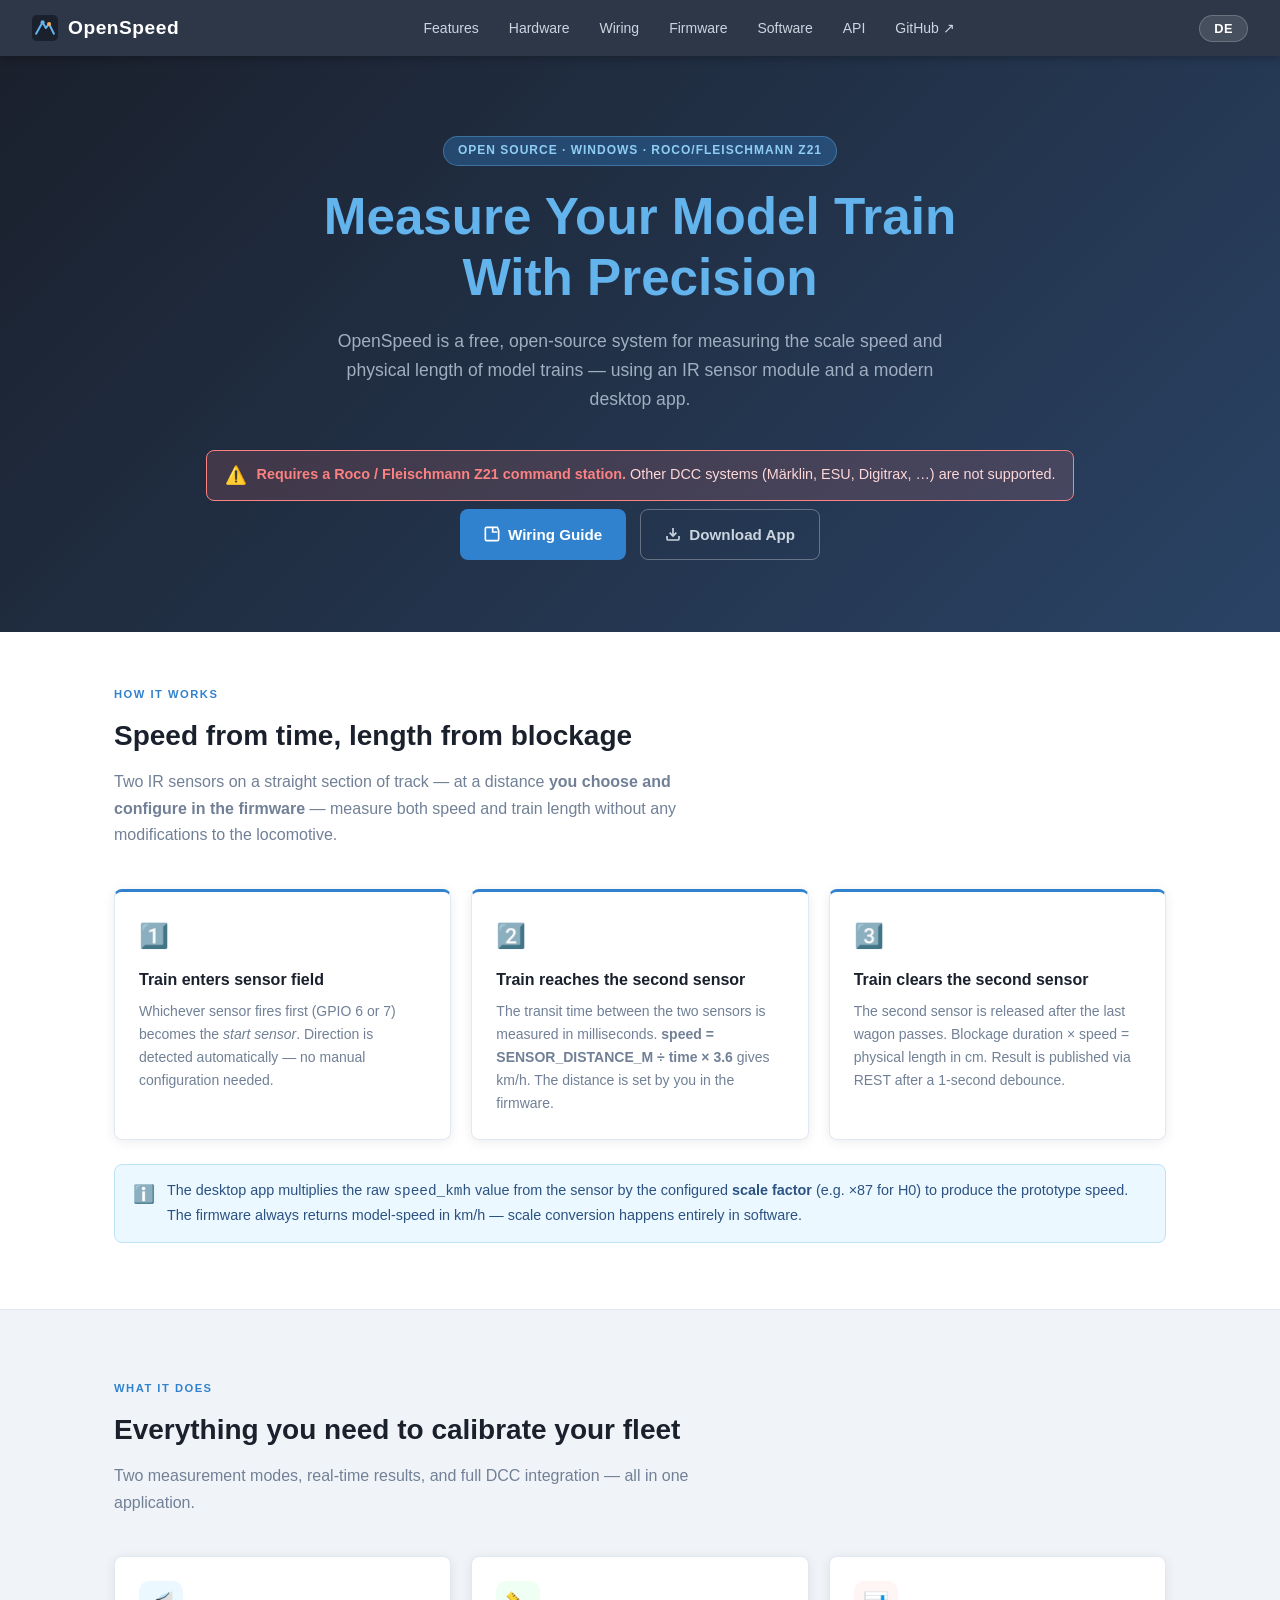
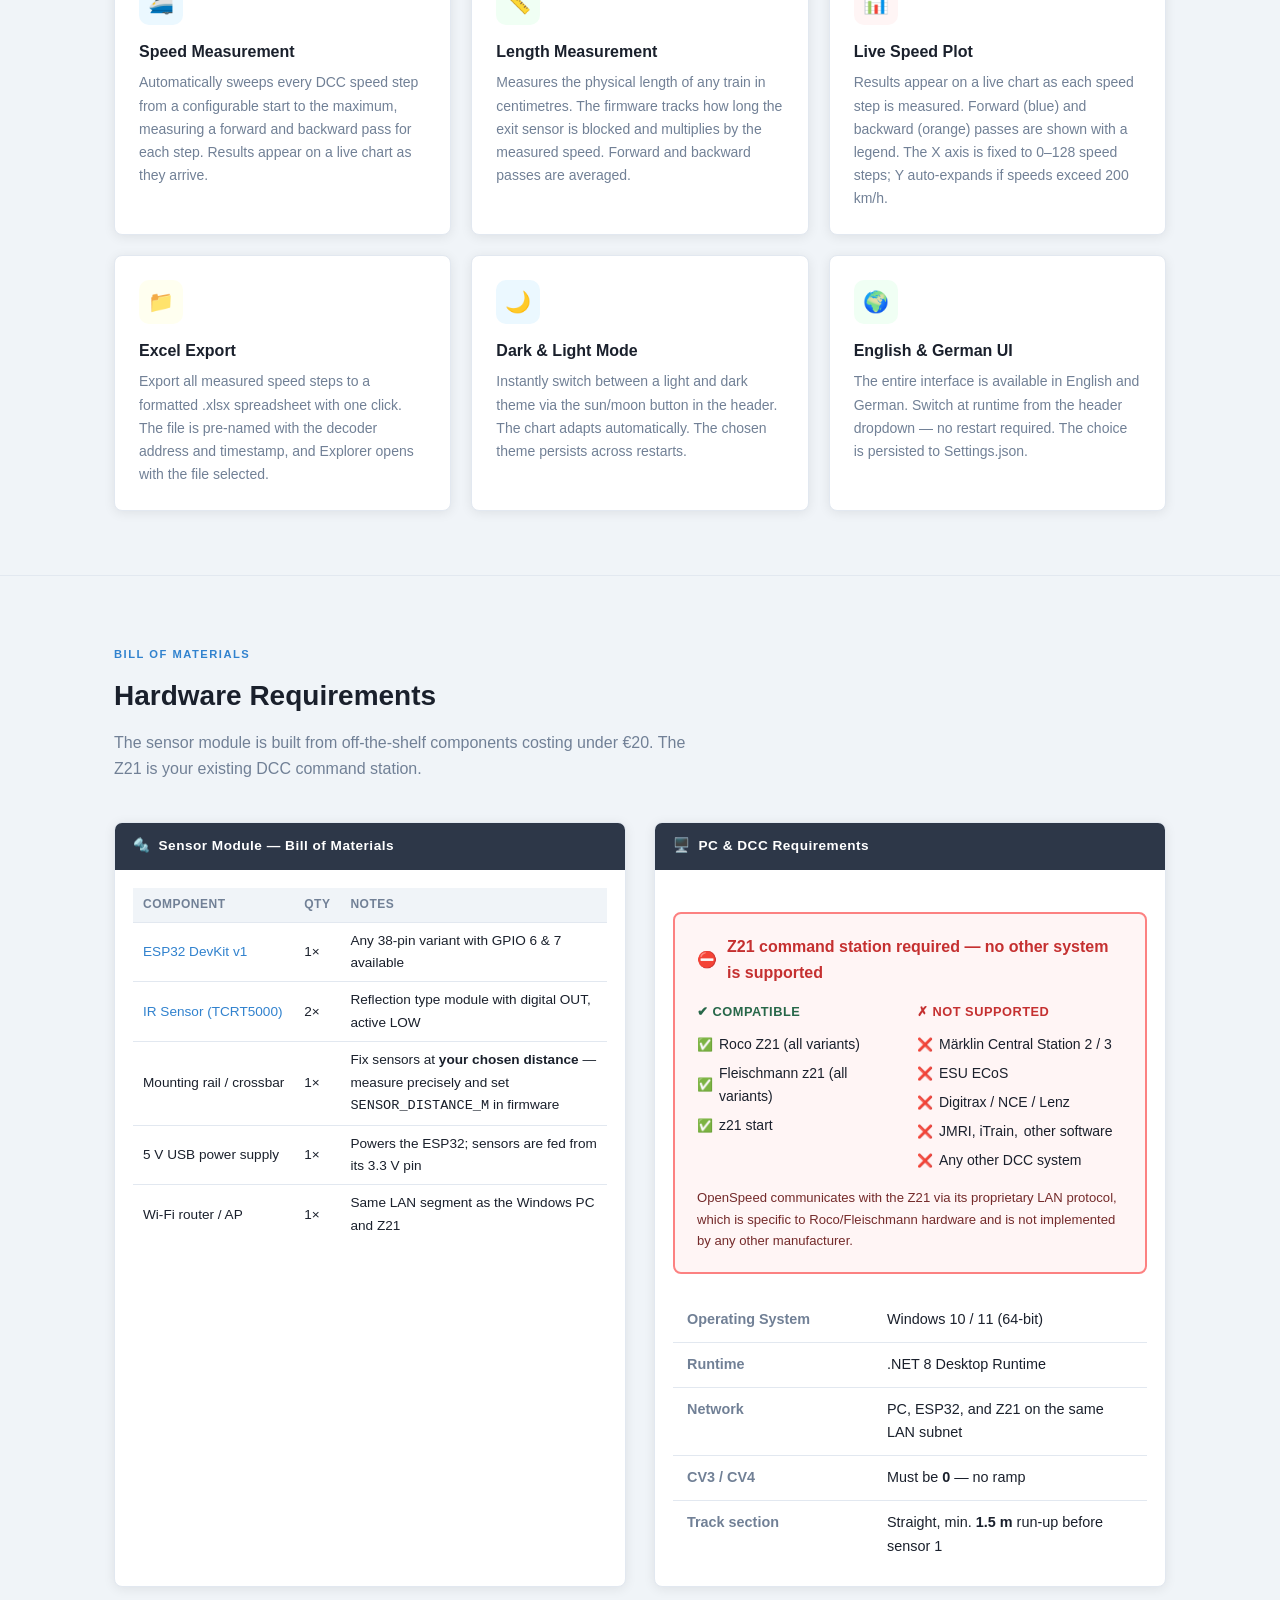
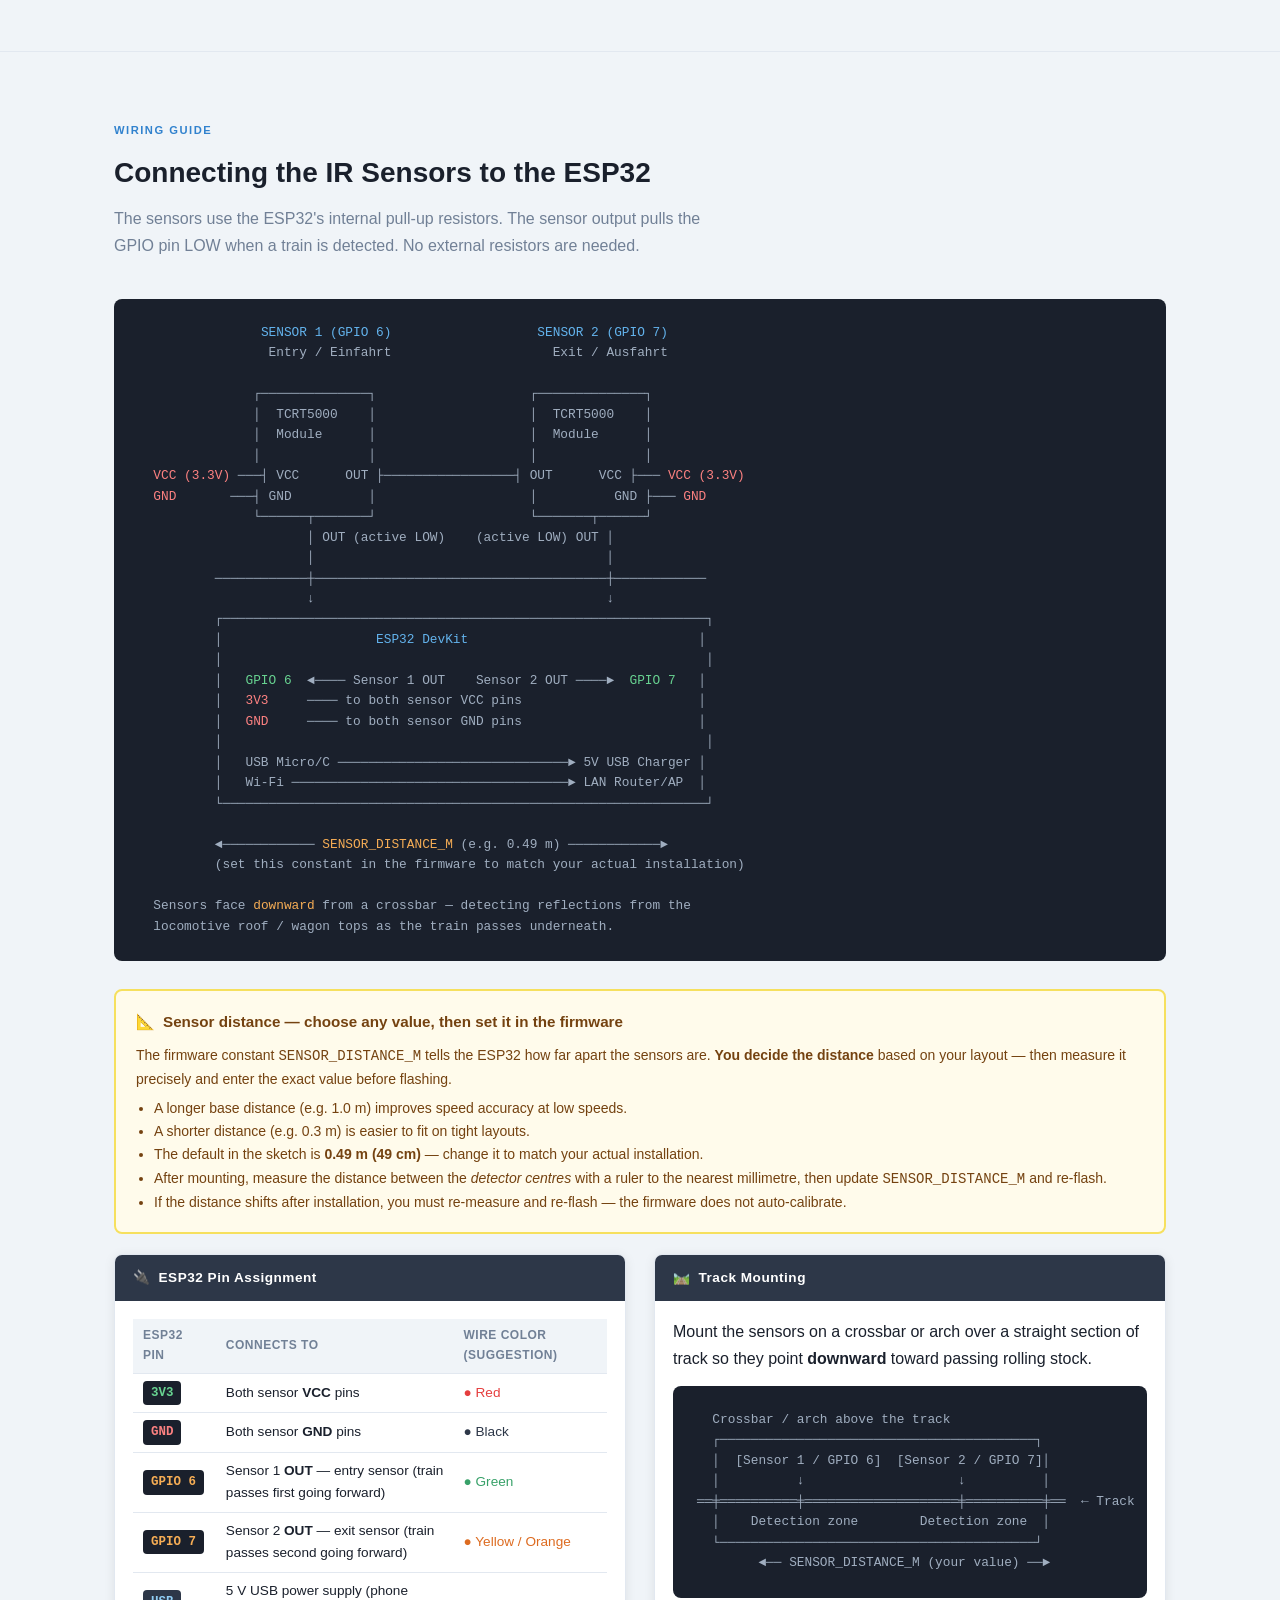
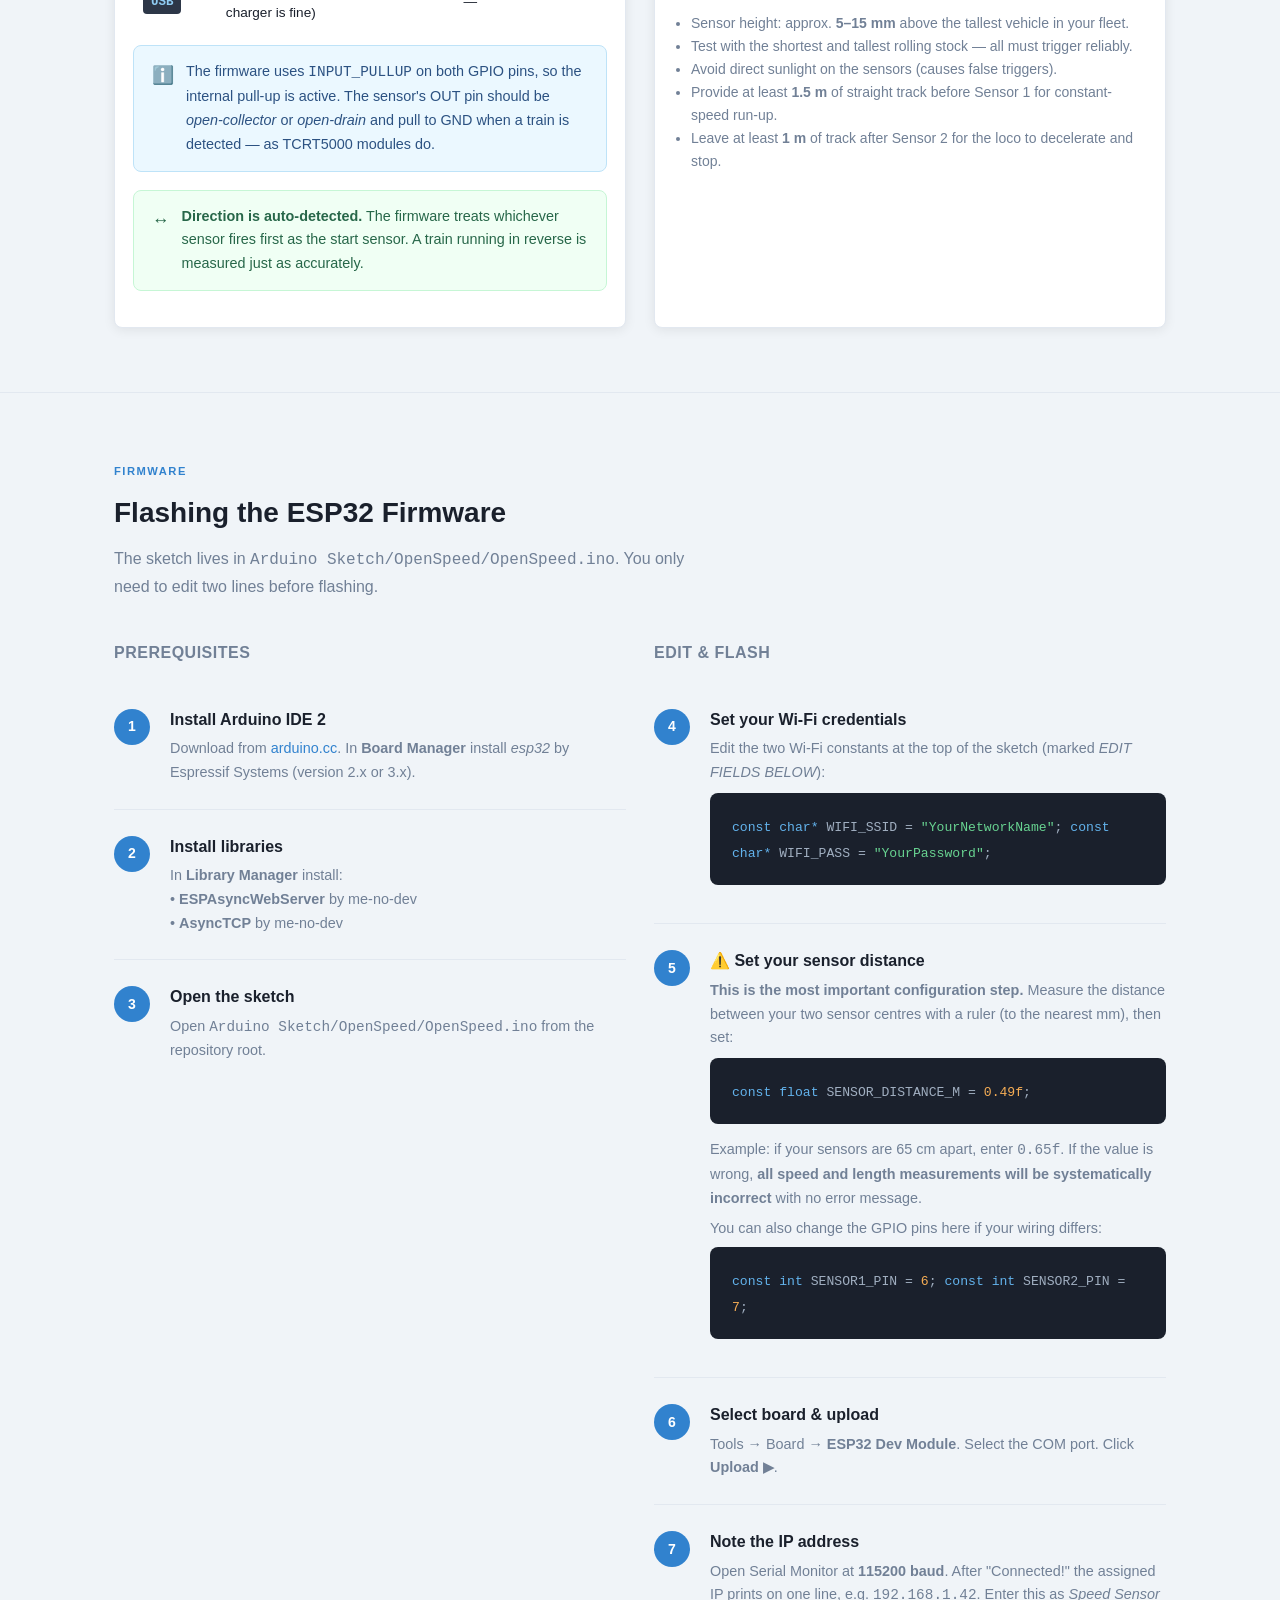
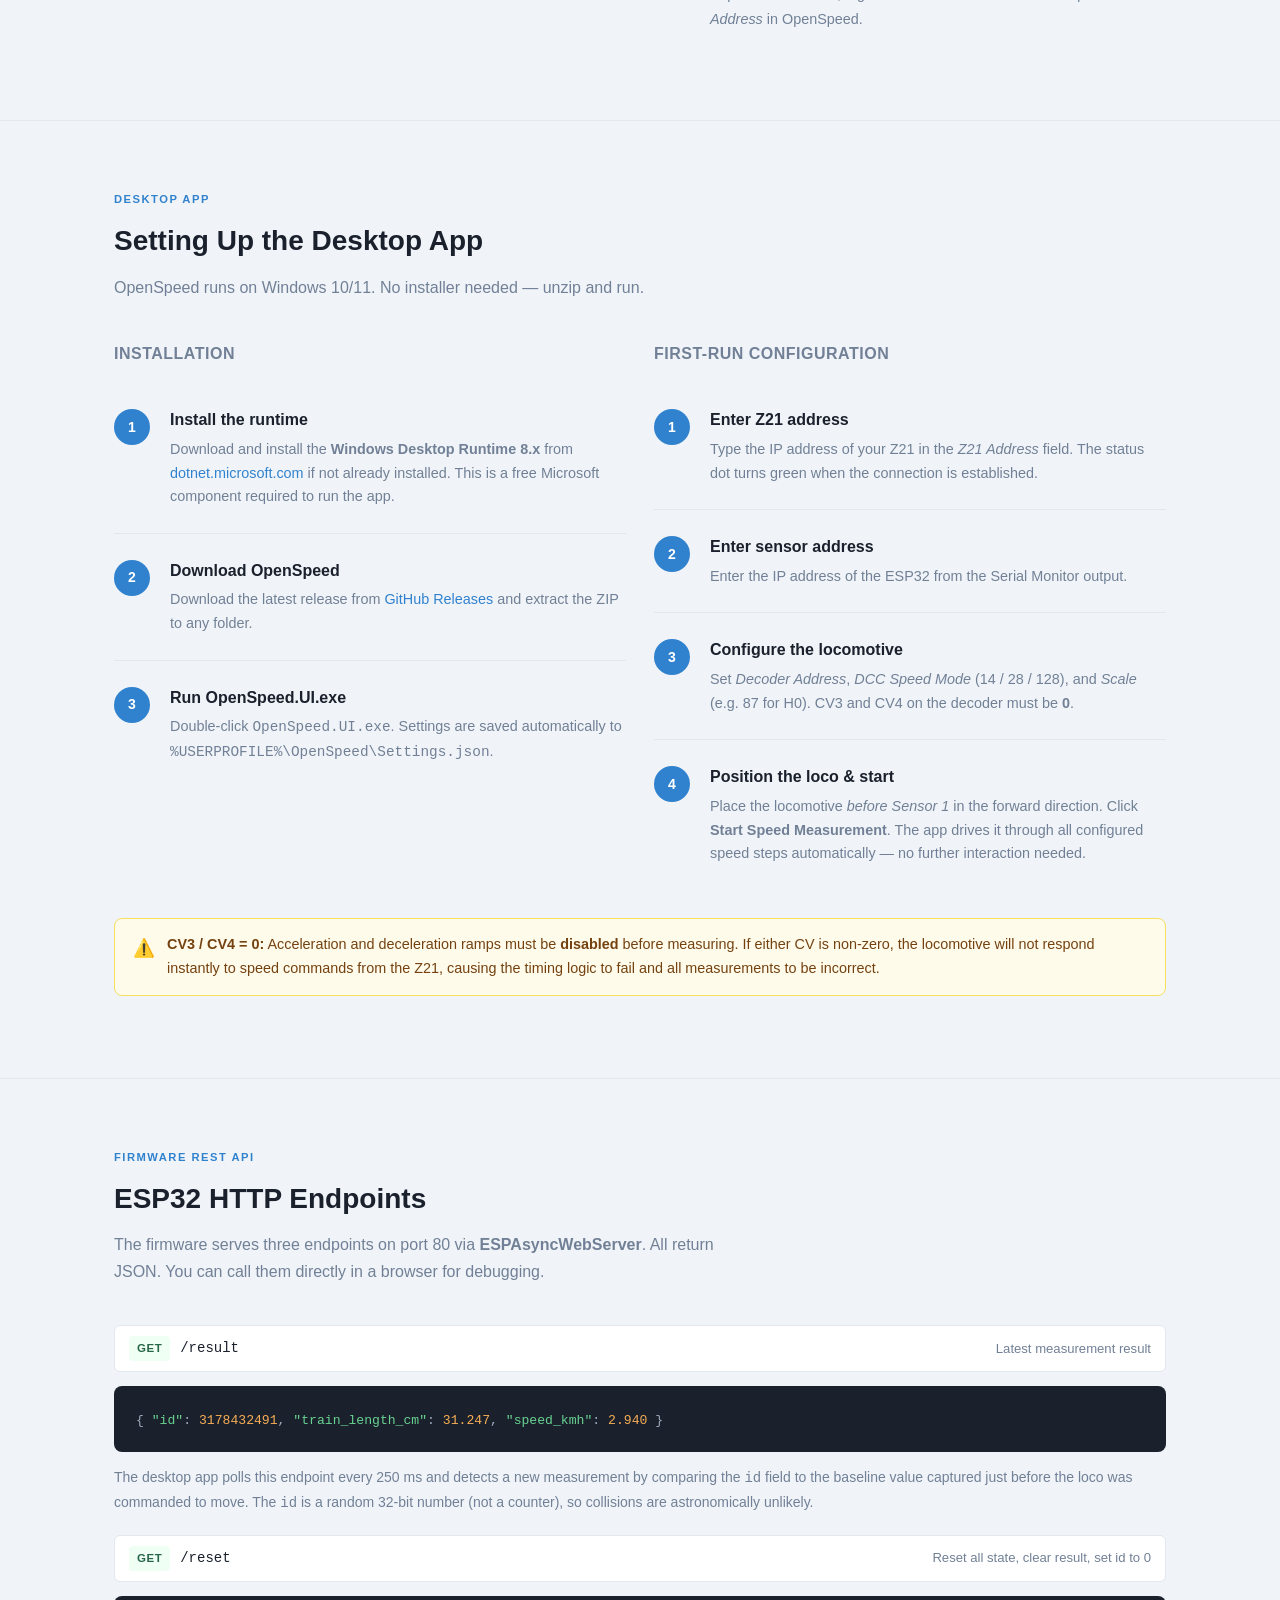
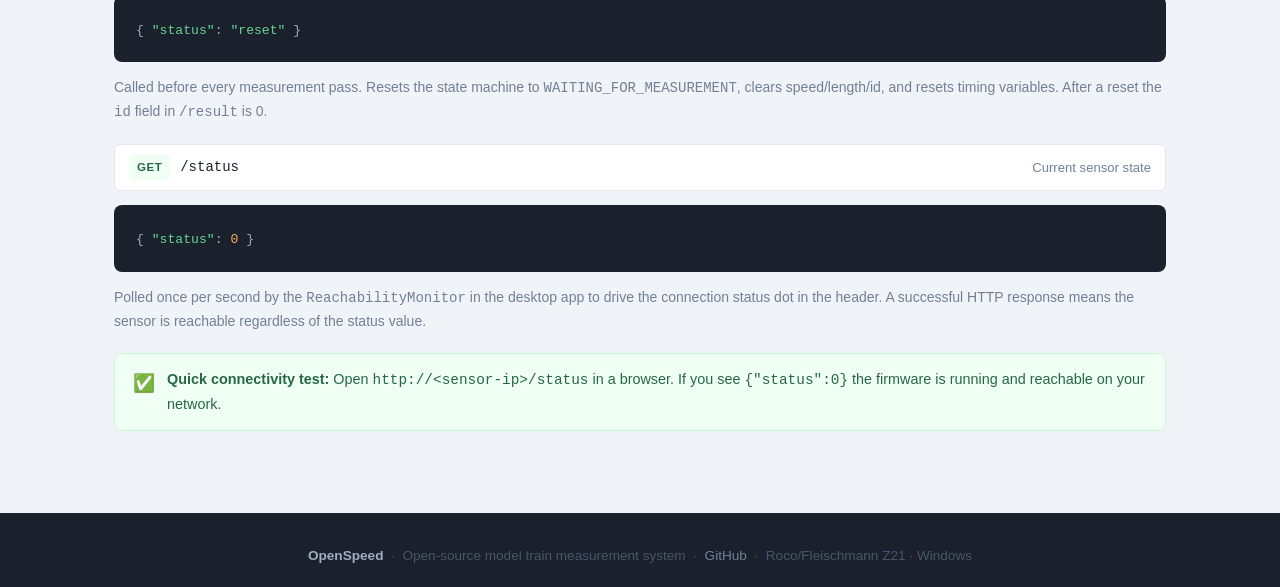
==== docs/index.html @ c47faacf "fix docu" ====
<!DOCTYPE html>
<html lang="en" class="lang-en">
<head>
  <meta charset="UTF-8"/>
  <meta name="viewport" content="width=device-width, initial-scale=1.0"/>

  <title>OpenSpeed – Model Train Speed &amp; Length Measurement</title>
  <meta name="description" content="OpenSpeed – Precision speed and length measurement for model trains using IR sensors and a Roco/Fleischmann Z21. Free and open source."/>

  <link rel="stylesheet" href="assets/style.css"/>
  <link rel="icon" type="image/svg+xml" href="data:image/svg+xml,%3Csvg xmlns='http://www.w3.org/2000/svg' viewBox='0 0 32 32'%3E%3Crect width='32' height='32' rx='6' fill='%232D3748'/%3E%3Cpath d='M6 22 L14 10 L18 16 L22 12 L26 22Z' fill='%2363B3ED' stroke='none'/%3E%3C/svg%3E"/>
</head>
<body>

<!-- ══════════════════════ NAV ══════════════════════ -->
<nav>
  <div class="nav-logo">
    <svg viewBox="0 0 32 32" fill="none" xmlns="http://www.w3.org/2000/svg">
      <rect width="32" height="32" rx="6" fill="#1A202C"/>
      <path d="M5 23 L13 9 L17 16 L21 11 L27 23" stroke="#63B3ED" stroke-width="2.5" stroke-linecap="round" stroke-linejoin="round" fill="none"/>
      <circle cx="13" cy="9" r="2.5" fill="#63B3ED"/>
      <circle cx="21" cy="11" r="2.5" fill="#F6AD55"/>
    </svg>
    OpenSpeed
  </div>

  <ul class="nav-links">
    <li><a href="#features"><span data-lang-inline="en">Features</span><span data-lang-inline="de">Funktionen</span></a></li>
    <li><a href="#hardware"><span data-lang-inline="en">Hardware</span><span data-lang-inline="de">Hardware</span></a></li>
    <li><a href="#wiring"><span data-lang-inline="en">Wiring</span><span data-lang-inline="de">Verkabelung</span></a></li>
    <li><a href="#firmware"><span data-lang-inline="en">Firmware</span><span data-lang-inline="de">Firmware</span></a></li>
    <li><a href="#software"><span data-lang-inline="en">Software</span><span data-lang-inline="de">Software</span></a></li>
    <li><a href="#api">API</a></li>
    <li><a href="https://github.com/jaak0b/OpenSpeed" target="_blank" rel="noopener">GitHub ↗</a></li>
  </ul>

  <button class="lang-btn" id="lang-toggle" aria-label="Switch language">DE</button>
</nav>

<!-- ══════════════════════ HERO ══════════════════════ -->
<header class="hero">
  <div class="hero-badge">
    <span data-lang-inline="en">Open Source · Windows · Roco/Fleischmann Z21</span>
    <span data-lang-inline="de">Open Source · Windows · Roco/Fleischmann Z21</span>
  </div>

  <h1>
    <span data-lang-inline="en">Measure Your <span>Model Train</span><br>With Precision</span>
    <span data-lang-inline="de">Ihre <span>Modellbahn</span><br>präzise vermessen</span>
  </h1>

  <p>
    <span data-lang-inline="en">OpenSpeed is a free, open-source system for measuring the scale speed and physical length of model trains — using an IR sensor module and a modern desktop app.</span>
    <span data-lang-inline="de">OpenSpeed ist ein kostenloses Open-Source-System zur Messung der Maßstabsgeschwindigkeit und Länge von Modellzügen – mit einem IR-Sensor-Modul und einer modernen Desktopanwendung.</span>
  </p>

  <div style="display:inline-flex;align-items:center;gap:10px;background:rgba(252,129,129,.15);border:1.5px solid #FC8181;border-radius:8px;padding:10px 18px;margin-bottom:8px;font-size:.9rem">
    <span style="font-size:1.1rem">⚠️</span>
    <span style="color:#FED7D7"><strong style="color:#FC8181"><span data-lang-inline="en">Requires a Roco / Fleischmann Z21 command station.</span><span data-lang-inline="de">Erfordert eine Roco / Fleischmann Z21-Zentrale.</span></strong>
    <span data-lang-inline="en"> Other DCC systems (Märklin, ESU, Digitrax, …) are not supported.</span><span data-lang-inline="de"> Andere DCC-Systeme (Märklin, ESU, Digitrax, …) werden nicht unterstützt.</span></span>
  </div>

  <div class="hero-actions">
    <a href="#wiring" class="btn btn-primary">
      <svg width="16" height="16" viewBox="0 0 24 24" fill="none" stroke="currentColor" stroke-width="2.5"><polyline points="13 2 13 9 20 9"/><path d="M20 2H4a2 2 0 0 0-2 2v16a2 2 0 0 0 2 2h16a2 2 0 0 0 2-2V7z"/></svg>
      <span data-lang-inline="en">Wiring Guide</span>
      <span data-lang-inline="de">Verdrahtungsanleitung</span>
    </a>
    <a href="#software" class="btn btn-outline">
      <svg width="16" height="16" viewBox="0 0 24 24" fill="none" stroke="currentColor" stroke-width="2.5"><path d="M21 15v4a2 2 0 0 1-2 2H5a2 2 0 0 1-2-2v-4"/><polyline points="7 10 12 15 17 10"/><line x1="12" y1="15" x2="12" y2="3"/></svg>
      <span data-lang-inline="en">Download App</span>
      <span data-lang-inline="de">App herunterladen</span>
    </a>
  </div>
</header>

<!-- ══════════════════════ HOW IT WORKS ══════════════════════ -->
<section id="how-it-works" style="background:var(--surface);padding:48px 0">
  <div class="container">

    <div data-lang="en">
      <div class="section-tag">How it works</div>
      <h2>Speed from time, length from blockage</h2>
      <p class="section-lead">Two IR sensors on a straight section of track — at a distance <strong>you choose and configure in the firmware</strong> — measure both speed and train length without any modifications to the locomotive.</p>
    </div>
    <div data-lang="de">
      <div class="section-tag">Funktionsprinzip</div>
      <h2>Geschwindigkeit aus Zeit, Länge aus Sperrzeit</h2>
      <p class="section-lead">Zwei IR-Sensoren auf einem geraden Gleisabschnitt – in einem <strong>frei wählbaren, in der Firmware konfigurierten Abstand</strong> – messen Geschwindigkeit und Zuglänge ohne Eingriff in die Lokomotive.</p>
    </div>

    <div style="display:grid;grid-template-columns:repeat(3,1fr);gap:20px;margin-top:8px">

      <div class="feature-card" style="border-top:3px solid var(--primary)">
        <div style="font-size:1.5rem;margin-bottom:12px">1️⃣</div>
        <h3><span data-lang-inline="en">Train enters sensor field</span><span data-lang-inline="de">Zug tritt ins Sensorfeld ein</span></h3>
        <p><span data-lang-inline="en">Whichever sensor fires first (GPIO 6 or 7) becomes the <em>start sensor</em>. Direction is detected automatically — no manual configuration needed.</span><span data-lang-inline="de">Der Sensor, der zuerst auslöst (GPIO 6 oder 7), wird zum <em>Startsensor</em>. Die Richtung wird automatisch erkannt – keine manuelle Konfiguration nötig.</span></p>
      </div>

      <div class="feature-card" style="border-top:3px solid var(--primary)">
        <div style="font-size:1.5rem;margin-bottom:12px">2️⃣</div>
        <h3><span data-lang-inline="en">Train reaches the second sensor</span><span data-lang-inline="de">Zug erreicht den zweiten Sensor</span></h3>
        <p><span data-lang-inline="en">The transit time between the two sensors is measured in milliseconds. <strong>speed = SENSOR_DISTANCE_M ÷ time × 3.6</strong> gives km/h. The distance is set by you in the firmware.</span><span data-lang-inline="de">Die Durchfahrtszeit zwischen beiden Sensoren wird in Millisekunden gemessen. <strong>Geschwindigkeit = SENSOR_DISTANCE_M ÷ Zeit × 3,6</strong> ergibt km/h. Den Abstand legen Sie selbst in der Firmware fest.</span></p>
      </div>

      <div class="feature-card" style="border-top:3px solid var(--primary)">
        <div style="font-size:1.5rem;margin-bottom:12px">3️⃣</div>
        <h3><span data-lang-inline="en">Train clears the second sensor</span><span data-lang-inline="de">Zug verlässt den zweiten Sensor</span></h3>
        <p><span data-lang-inline="en">The second sensor is released after the last wagon passes. Blockage duration × speed = physical length in cm. Result is published via REST after a 1-second debounce.</span><span data-lang-inline="de">Der zweite Sensor wird freigegeben, nachdem der letzte Wagen passiert hat. Sperrzeit × Geschwindigkeit = physische Länge in cm. Ergebnis nach 1 Sekunde Entprellzeit per REST verfügbar.</span></p>
      </div>

    </div>

    <div class="alert alert-info" style="margin-top:24px">
      <span class="alert-icon">ℹ️</span>
      <div>
        <span data-lang-inline="en">The desktop app multiplies the raw <code>speed_kmh</code> value from the sensor by the configured <strong>scale factor</strong> (e.g. ×87 for H0) to produce the prototype speed. The firmware always returns model-speed in km/h — scale conversion happens entirely in software.</span>
        <span data-lang-inline="de">Die Desktop-App multipliziert den rohen <code>speed_kmh</code>-Wert des Sensors mit dem konfigurierten <strong>Maßstabsfaktor</strong> (z. B. ×87 für H0), um die Vorbild-Geschwindigkeit zu erhalten. Die Firmware liefert immer die Modellgeschwindigkeit in km/h – die Maßstabsumrechnung erfolgt ausschließlich in der Software.</span>
      </div>
    </div>

  </div>
</section>

<!-- ══════════════════════ FEATURES ══════════════════════ -->
<section id="features">
  <div class="container">

    <div data-lang="en">
      <div class="section-tag">What it does</div>
      <h2>Everything you need to calibrate your fleet</h2>
      <p class="section-lead">Two measurement modes, real-time results, and full DCC integration — all in one application.</p>
    </div>
    <div data-lang="de">
      <div class="section-tag">Funktionsumfang</div>
      <h2>Alles, um Ihre Flotte zu kalibrieren</h2>
      <p class="section-lead">Zwei Messmodi, Echtzeitergebnisse und vollständige DCC-Integration – in einer Anwendung.</p>
    </div>

    <div class="feature-grid">

      <div class="feature-card">
        <div class="feature-icon" style="background:#EBF8FF">🚄</div>
        <h3><span data-lang-inline="en">Speed Measurement</span><span data-lang-inline="de">Geschwindigkeitsmessung</span></h3>
        <p><span data-lang-inline="en">Automatically sweeps every DCC speed step from a configurable start to the maximum, measuring a forward and backward pass for each step. Results appear on a live chart as they arrive.</span><span data-lang-inline="de">Misst automatisch jeden DCC-Fahrstufenschritt vorwärts und rückwärts von einer konfigurierbaren Startstufe bis zum Maximum. Ergebnisse erscheinen sofort live im Diagramm.</span></p>
      </div>

      <div class="feature-card">
        <div class="feature-icon" style="background:#F0FFF4">📏</div>
        <h3><span data-lang-inline="en">Length Measurement</span><span data-lang-inline="de">Längenmessung</span></h3>
        <p><span data-lang-inline="en">Measures the physical length of any train in centimetres. The firmware tracks how long the exit sensor is blocked and multiplies by the measured speed. Forward and backward passes are averaged.</span><span data-lang-inline="de">Misst die physische Länge eines Zuges in Zentimetern. Die Firmware erfasst die Sperrzeit des Ausgangssensors und multipliziert mit der gemessenen Geschwindigkeit. Vorwärts- und Rückwärtsfahrt werden gemittelt.</span></p>
      </div>

      <div class="feature-card">
        <div class="feature-icon" style="background:#FFF5F5">📊</div>
        <h3><span data-lang-inline="en">Live Speed Plot</span><span data-lang-inline="de">Echtzeit-Diagramm</span></h3>
        <p><span data-lang-inline="en">Results appear on a live chart as each speed step is measured. Forward (blue) and backward (orange) passes are shown with a legend. The X axis is fixed to 0–128 speed steps; Y auto-expands if speeds exceed 200 km/h.</span><span data-lang-inline="de">Ergebnisse erscheinen live im Diagramm. Vorwärts (blau) und rückwärts (orange) mit Legende. Die X-Achse ist auf 0–128 Fahrstufen fixiert; die Y-Achse expandiert automatisch über 200 km/h.</span></p>
      </div>

      <div class="feature-card">
        <div class="feature-icon" style="background:#FFFFF0">📁</div>
        <h3><span data-lang-inline="en">Excel Export</span><span data-lang-inline="de">Excel-Export</span></h3>
        <p><span data-lang-inline="en">Export all measured speed steps to a formatted .xlsx spreadsheet with one click. The file is pre-named with the decoder address and timestamp, and Explorer opens with the file selected.</span><span data-lang-inline="de">Alle gemessenen Fahrstufen mit einem Klick in eine formatierte .xlsx-Tabelle exportieren, vorbenannt mit Decoderadresse und Zeitstempel. Explorer öffnet sich direkt mit markierter Datei.</span></p>
      </div>

      <div class="feature-card">
        <div class="feature-icon" style="background:#EBF8FF">🌙</div>
        <h3><span data-lang-inline="en">Dark &amp; Light Mode</span><span data-lang-inline="de">Hell- &amp; Dunkelmodus</span></h3>
        <p><span data-lang-inline="en">Instantly switch between a light and dark theme via the sun/moon button in the header. The chart adapts automatically. The chosen theme persists across restarts.</span><span data-lang-inline="de">Sofortiger Wechsel zwischen hellem und dunklem Design per Sonne/Mond-Schaltfläche im Header. Das Diagramm passt sich automatisch an. Die Einstellung bleibt nach Neustart erhalten.</span></p>
      </div>

      <div class="feature-card">
        <div class="feature-icon" style="background:#F0FFF4">🌍</div>
        <h3><span data-lang-inline="en">English &amp; German UI</span><span data-lang-inline="de">Englische &amp; deutsche Oberfläche</span></h3>
        <p><span data-lang-inline="en">The entire interface is available in English and German. Switch at runtime from the header dropdown — no restart required. The choice is persisted to Settings.json.</span><span data-lang-inline="de">Die gesamte Oberfläche ist auf Englisch und Deutsch verfügbar. Umschalten im laufenden Betrieb über das Header-Dropdown – kein Neustart erforderlich.</span></p>
      </div>

    </div>
  </div>
</section>

<!-- ══════════════════════ HARDWARE ══════════════════════ -->
<section id="hardware">
  <div class="container">

    <div data-lang="en">
      <div class="section-tag">Bill of Materials</div>
      <h2>Hardware Requirements</h2>
      <p class="section-lead">The sensor module is built from off-the-shelf components costing under €20. The Z21 is your existing DCC command station.</p>
    </div>
    <div data-lang="de">
      <div class="section-tag">Stückliste</div>
      <h2>Hardware-Anforderungen</h2>
      <p class="section-lead">Das Sensormodul besteht aus Standard-Komponenten für unter 20 €. Die Z21 ist Ihre vorhandene DCC-Zentrale.</p>
    </div>

    <div style="display:grid;grid-template-columns:1fr 1fr;gap:28px">

      <div class="wiring-card">
        <div class="wiring-card-header">
          🔩
          <span data-lang-inline="en">Sensor Module — Bill of Materials</span>
          <span data-lang-inline="de">Sensor-Modul – Stückliste</span>
        </div>
        <div class="wiring-card-body">
          <table class="pin-table">
            <thead>
              <tr>
                <th><span data-lang-inline="en">Component</span><span data-lang-inline="de">Bauteil</span></th>
                <th><span data-lang-inline="en">Qty</span><span data-lang-inline="de">Anz.</span></th>
                <th><span data-lang-inline="en">Notes</span><span data-lang-inline="de">Hinweise</span></th>
              </tr>
            </thead>
            <tbody>
              <tr>
                <td><a href="https://www.amazon.de/dp/B0CZQPFC48" target="_blank" rel="noopener">ESP32 DevKit v1</a></td>
                <td>1×</td>
                <td><span data-lang-inline="en">Any 38-pin variant with GPIO 6 &amp; 7 available</span><span data-lang-inline="de">Beliebige 38-Pin-Variante mit GPIO 6 &amp; 7</span></td>
              </tr>
              <tr>
                <td><a href="https://www.amazon.de/dp/B07D924JHT" target="_blank" rel="noopener">IR Sensor (TCRT5000)</a></td>
                <td>2×</td>
                <td><span data-lang-inline="en">Reflection type module with digital OUT, active LOW</span><span data-lang-inline="de">Reflexionsmodul mit digitalem OUT, aktiv LOW</span></td>
              </tr>
              <tr>
                <td><span data-lang-inline="en">Mounting rail / crossbar</span><span data-lang-inline="de">Montageschienenhalter / Querbalken</span></td>
                <td>1×</td>
                <td><span data-lang-inline="en">Fix sensors at <strong>your chosen distance</strong> — measure precisely and set <code>SENSOR_DISTANCE_M</code> in firmware</span><span data-lang-inline="de">Sensoren im <strong>selbst gewählten Abstand</strong> fixieren – genau messen und <code>SENSOR_DISTANCE_M</code> in der Firmware setzen</span></td>
              </tr>
              <tr>
                <td><span data-lang-inline="en">5 V USB power supply</span><span data-lang-inline="de">5-V-USB-Netzteil</span></td>
                <td>1×</td>
                <td><span data-lang-inline="en">Powers the ESP32; sensors are fed from its 3.3 V pin</span><span data-lang-inline="de">Versorgt den ESP32; Sensoren werden am 3,3-V-Pin betrieben</span></td>
              </tr>
              <tr>
                <td>Wi-Fi router / AP</td>
                <td>1×</td>
                <td><span data-lang-inline="en">Same LAN segment as the Windows PC and Z21</span><span data-lang-inline="de">Gleiches LAN-Segment wie Windows-PC und Z21</span></td>
              </tr>
            </tbody>
          </table>
        </div>
      </div>

      <div class="wiring-card">
        <div class="wiring-card-header">
          🖥️
          <span data-lang-inline="en">PC &amp; DCC Requirements</span>
          <span data-lang-inline="de">PC- &amp; DCC-Anforderungen</span>
        </div>
        <div class="wiring-card-body">

          <div class="compat-box">
            <div class="compat-box-title">
              ⛔
              <span data-lang-inline="en">Z21 command station required — no other system is supported</span>
              <span data-lang-inline="de">Z21-Zentrale erforderlich – kein anderes System wird unterstützt</span>
            </div>
            <div class="compat-grid">
              <div class="compat-col yes">
                <h4><span data-lang-inline="en">✔ Compatible</span><span data-lang-inline="de">✔ Kompatibel</span></h4>
                <ul>
                  <li>Roco Z21 (all variants)</li>
                  <li>Fleischmann z21 (all variants)</li>
                  <li>z21 start</li>
                </ul>
              </div>
              <div class="compat-col no">
                <h4><span data-lang-inline="en">✗ Not supported</span><span data-lang-inline="de">✗ Nicht unterstützt</span></h4>
                <ul>
                  <li>Märklin Central Station 2 / 3</li>
                  <li>ESU ECoS</li>
                  <li>Digitrax / NCE / Lenz</li>
                  <li>JMRI, iTrain, <span data-lang-inline="en">other software</span><span data-lang-inline="de">andere Software</span></li>
                  <li><span data-lang-inline="en">Any other DCC system</span><span data-lang-inline="de">Jedes andere DCC-System</span></li>
                </ul>
              </div>
            </div>
            <p style="margin-top:12px;font-size:.82rem;color:#742A2A">
              <span data-lang-inline="en">OpenSpeed communicates with the Z21 via its proprietary LAN protocol, which is specific to Roco/Fleischmann hardware and is not implemented by any other manufacturer.</span>
              <span data-lang-inline="de">OpenSpeed kommuniziert mit der Z21 über das proprietäre LAN-Protokoll, das spezifisch für Roco/Fleischmann-Hardware ist und von keinem anderen Hersteller implementiert wird.</span>
            </p>
          </div>

          <table class="spec-table" style="margin-top:4px">
            <tr>
              <td><span data-lang-inline="en">Operating System</span><span data-lang-inline="de">Betriebssystem</span></td>
              <td>Windows 10 / 11 (64-bit)</td>
            </tr>
            <tr>
              <td><span data-lang-inline="en">Runtime</span><span data-lang-inline="de">Laufzeit</span></td>
              <td>.NET 8 Desktop Runtime</td>
            </tr>
            <tr>
              <td><span data-lang-inline="en">Network</span><span data-lang-inline="de">Netzwerk</span></td>
              <td>
                <span data-lang-inline="en">PC, ESP32, and Z21 on the same LAN subnet</span>
                <span data-lang-inline="de">PC, ESP32 und Z21 im selben LAN-Subnetz</span>
              </td>
            </tr>
            <tr>
              <td>CV3 / CV4</td>
              <td>
                <span data-lang-inline="en">Must be <strong>0</strong> — no ramp</span>
                <span data-lang-inline="de">Muss <strong>0</strong> sein – keine Rampe</span>
              </td>
            </tr>
            <tr>
              <td><span data-lang-inline="en">Track section</span><span data-lang-inline="de">Gleisabschnitt</span></td>
              <td>
                <span data-lang-inline="en">Straight, min. <strong>1.5 m</strong> run-up before sensor 1</span>
                <span data-lang-inline="de">Gerade, mind. <strong>1,5 m</strong> Anlaufstrecke vor Sensor 1</span>
              </td>
            </tr>
          </table>
        </div>
      </div>

    </div>

  </div>
</section>

<!-- ══════════════════════ WIRING ══════════════════════ -->
<section id="wiring">
  <div class="container">

    <div data-lang="en">
      <div class="section-tag">Wiring Guide</div>
      <h2>Connecting the IR Sensors to the ESP32</h2>
      <p class="section-lead">The sensors use the ESP32's internal pull-up resistors. The sensor output pulls the GPIO pin LOW when a train is detected. No external resistors are needed.</p>
    </div>
    <div data-lang="de">
      <div class="section-tag">Verdrahtungsanleitung</div>
      <h2>IR-Sensoren am ESP32 anschließen</h2>
      <p class="section-lead">Die Sensoren nutzen die internen Pull-up-Widerstände des ESP32. Der Sensor-Ausgang zieht den GPIO-Pin auf LOW, wenn ein Zug erkannt wird. Externe Widerstände sind nicht erforderlich.</p>
    </div>

    <!-- Full wiring diagram -->
    <div class="diagram-wrap">
<pre>
                <span class="hl">SENSOR 1 (GPIO 6)</span>                   <span class="hl">SENSOR 2 (GPIO 7)</span>
                 Entry / Einfahrt                     Exit / Ausfahrt

               ┌──────────────┐                    ┌──────────────┐
               │  TCRT5000    │                    │  TCRT5000    │
               │  Module      │                    │  Module      │
               │              │                    │              │
  <span class="hl-r">VCC (3.3V)</span> ───┤ VCC      OUT ├─────────────────┤ OUT      VCC ├─── <span class="hl-r">VCC (3.3V)</span>
  <span class="hl-r">GND</span>       ───┤ GND          │                    │          GND ├─── <span class="hl-r">GND</span>
               └──────┬───────┘                    └───────┬──────┘
                      │ OUT (active LOW)    (active LOW) OUT │
                      │                                      │
          ────────────┼──────────────────────────────────────┼────────────
                      ↓                                      ↓
          ┌───────────────────────────────────────────────────────────────┐
          │                    <span class="hl">ESP32 DevKit</span>                              │
          │                                                               │
          │   <span class="hl-g">GPIO 6</span>  ◄──── Sensor 1 OUT    Sensor 2 OUT ────►  <span class="hl-g">GPIO 7</span>   │
          │   <span class="hl-r">3V3</span>     ──── to both sensor VCC pins                       │
          │   <span class="hl-r">GND</span>     ──── to both sensor GND pins                       │
          │                                                               │
          │   USB Micro/C ──────────────────────────────► 5V USB Charger │
          │   Wi-Fi ────────────────────────────────────► LAN Router/AP  │
          └───────────────────────────────────────────────────────────────┘

          ◄──────────── <span class="hl-y">SENSOR_DISTANCE_M</span> (e.g. 0.49 m) ────────────►
          (set this constant in the firmware to match your actual installation)

  Sensors face <span class="hl-y">downward</span> from a crossbar — detecting reflections from the
  locomotive roof / wagon tops as the train passes underneath.
</pre>
    </div>

    <div class="sensor-dist-box">
      <div class="sensor-dist-box-title">
        📐
        <span data-lang-inline="en">Sensor distance — choose any value, then set it in the firmware</span>
        <span data-lang-inline="de">Sensorabstand – frei wählbar, dann in der Firmware einstellen</span>
      </div>
      <div data-lang="en">
        <p>The firmware constant <code>SENSOR_DISTANCE_M</code> tells the ESP32 how far apart the sensors are. <strong>You decide the distance</strong> based on your layout — then measure it precisely and enter the exact value before flashing.</p>
        <ul>
          <li>A longer base distance (e.g. 1.0 m) improves speed accuracy at low speeds.</li>
          <li>A shorter distance (e.g. 0.3 m) is easier to fit on tight layouts.</li>
          <li>The default in the sketch is <strong>0.49 m (49 cm)</strong> — change it to match your actual installation.</li>
          <li>After mounting, measure the distance between the <em>detector centres</em> with a ruler to the nearest millimetre, then update <code>SENSOR_DISTANCE_M</code> and re-flash.</li>
          <li>If the distance shifts after installation, you must re-measure and re-flash — the firmware does not auto-calibrate.</li>
        </ul>
      </div>
      <div data-lang="de">
        <p>Die Firmware-Konstante <code>SENSOR_DISTANCE_M</code> teilt dem ESP32 den Abstand zwischen den Sensoren mit. <strong>Sie wählen den Abstand</strong> passend zu Ihrer Anlage – dann genau messen und den exakten Wert vor dem Flashen eintragen.</p>
        <ul>
          <li>Ein größerer Abstand (z. B. 1,0 m) verbessert die Genauigkeit bei niedrigen Geschwindigkeiten.</li>
          <li>Ein kleinerer Abstand (z. B. 0,3 m) lässt sich auf beengten Anlagen leichter unterbringen.</li>
          <li>Der Standardwert im Sketch ist <strong>0,49 m (49 cm)</strong> – auf den tatsächlichen Einbauwert ändern.</li>
          <li>Nach der Montage den Abstand zwischen den <em>Sensormittelpunkten</em> auf den Millimeter genau nachmessen und <code>SENSOR_DISTANCE_M</code> aktualisieren und neu flashen.</li>
          <li>Verändert sich der Abstand nach der Installation, muss neu gemessen und neu geflasht werden – die Firmware kalibriert sich nicht selbst.</li>
        </ul>
      </div>
    </div>

    <div class="wiring-grid">

      <!-- Pin assignment table -->
      <div class="wiring-card">
        <div class="wiring-card-header">
          🔌
          <span data-lang-inline="en">ESP32 Pin Assignment</span>
          <span data-lang-inline="de">ESP32-Pin-Belegung</span>
        </div>
        <div class="wiring-card-body">
          <table class="pin-table">
            <thead>
              <tr>
                <th>ESP32 Pin</th>
                <th><span data-lang-inline="en">Connects to</span><span data-lang-inline="de">Verbindet mit</span></th>
                <th><span data-lang-inline="en">Wire color (suggestion)</span><span data-lang-inline="de">Kabelfarbe (Empfehlung)</span></th>
              </tr>
            </thead>
            <tbody>
              <tr>
                <td><span class="pin-chip vcc">3V3</span></td>
                <td><span data-lang-inline="en">Both sensor <strong>VCC</strong> pins</span><span data-lang-inline="de">Beide Sensor-<strong>VCC</strong>-Pins</span></td>
                <td style="color:#E53E3E">● <span data-lang-inline="en">Red</span><span data-lang-inline="de">Rot</span></td>
              </tr>
              <tr>
                <td><span class="pin-chip gnd">GND</span></td>
                <td><span data-lang-inline="en">Both sensor <strong>GND</strong> pins</span><span data-lang-inline="de">Beide Sensor-<strong>GND</strong>-Pins</span></td>
                <td style="color:#2D3748">● <span data-lang-inline="en">Black</span><span data-lang-inline="de">Schwarz</span></td>
              </tr>
              <tr>
                <td><span class="pin-chip data">GPIO 6</span></td>
                <td>
                  <span data-lang-inline="en">Sensor 1 <strong>OUT</strong> — entry sensor (train passes first going forward)</span>
                  <span data-lang-inline="de">Sensor 1 <strong>OUT</strong> – Einfahrtsensor (Zug fährt zuerst drüber bei Vorwärtsfahrt)</span>
                </td>
                <td style="color:#38A169">● <span data-lang-inline="en">Green</span><span data-lang-inline="de">Grün</span></td>
              </tr>
              <tr>
                <td><span class="pin-chip data">GPIO 7</span></td>
                <td>
                  <span data-lang-inline="en">Sensor 2 <strong>OUT</strong> — exit sensor (train passes second going forward)</span>
                  <span data-lang-inline="de">Sensor 2 <strong>OUT</strong> – Ausfahrtsensor (Zug fährt zuerst drüber bei Vorwärtsfahrt)</span>
                </td>
                <td style="color:#DD6B20">● <span data-lang-inline="en">Yellow / Orange</span><span data-lang-inline="de">Gelb / Orange</span></td>
              </tr>
              <tr>
                <td><span class="pin-chip">USB</span></td>
                <td><span data-lang-inline="en">5 V USB power supply (phone charger is fine)</span><span data-lang-inline="de">5-V-USB-Netzteil (Handy-Ladegerät genügt)</span></td>
                <td>—</td>
              </tr>
            </tbody>
          </table>

          <div class="alert alert-info" style="margin-top:14px">
            <span class="alert-icon">ℹ️</span>
            <div>
              <span data-lang-inline="en">The firmware uses <code>INPUT_PULLUP</code> on both GPIO pins, so the internal pull-up is active. The sensor's OUT pin should be <em>open-collector</em> or <em>open-drain</em> and pull to GND when a train is detected — as TCRT5000 modules do.</span>
              <span data-lang-inline="de">Die Firmware setzt beide GPIO-Pins auf <code>INPUT_PULLUP</code>, der interne Pull-up ist aktiv. Der OUT-Pin des Sensors muss <em>Open-Collector</em> oder <em>Open-Drain</em> sein und bei Erkennung auf GND ziehen – wie TCRT5000-Module es tun.</span>
            </div>
          </div>

          <div class="alert alert-success" style="margin-top:10px">
            <span class="alert-icon">↔️</span>
            <div>
              <strong><span data-lang-inline="en">Direction is auto-detected.</span><span data-lang-inline="de">Richtung wird automatisch erkannt.</span></strong>
              <span data-lang-inline="en"> The firmware treats whichever sensor fires first as the start sensor. A train running in reverse is measured just as accurately.</span>
              <span data-lang-inline="de"> Die Firmware behandelt den zuerst auslösenden Sensor als Startsensor. Ein in Rückwärtsrichtung fahrender Zug wird genauso genau gemessen.</span>
            </div>
          </div>
        </div>
      </div>

      <!-- Track mounting -->
      <div class="wiring-card">
        <div class="wiring-card-header">
          🛤️
          <span data-lang-inline="en">Track Mounting</span>
          <span data-lang-inline="de">Streckenmontage</span>
        </div>
        <div class="wiring-card-body">

          <div data-lang="en">
            <p style="margin-bottom:14px">Mount the sensors on a crossbar or arch over a straight section of track so they point <strong>downward</strong> toward passing rolling stock.</p>
            <div class="diagram-wrap" style="margin:0 0 14px">
<pre>
  Crossbar / arch above the track
  ┌─────────────────────────────────────────┐
  │  [Sensor 1 / GPIO 6]  [Sensor 2 / GPIO 7]│
  │          ↓                    ↓          │
══╪══════════╪════════════════════╪══════════╪══  ← Track
  │    Detection zone        Detection zone  │
  └─────────────────────────────────────────┘
        ◄── SENSOR_DISTANCE_M (your value) ──►
</pre>
            </div>
            <ul style="font-size:.875rem;color:var(--text-secondary);padding-left:18px">
              <li>Sensor height: approx. <strong>5–15 mm</strong> above the tallest vehicle in your fleet.</li>
              <li>Test with the shortest and tallest rolling stock — all must trigger reliably.</li>
              <li>Avoid direct sunlight on the sensors (causes false triggers).</li>
              <li>Provide at least <strong>1.5 m</strong> of straight track before Sensor 1 for constant-speed run-up.</li>
              <li>Leave at least <strong>1 m</strong> of track after Sensor 2 for the loco to decelerate and stop.</li>
            </ul>
          </div>

          <div data-lang="de">
            <p style="margin-bottom:14px">Sensoren an einem Querbalken oder Bogen über einem geraden Gleisabschnitt montieren, sodass sie <strong>nach unten</strong> auf das Rollmaterial zeigen.</p>
            <div class="diagram-wrap" style="margin:0 0 14px">
<pre>
  Querbalken / Bogen über dem Gleis
  ┌─────────────────────────────────────────┐
  │  [Sensor 1 / GPIO 6]  [Sensor 2 / GPIO 7]│
  │          ↓                    ↓          │
══╪══════════╪════════════════════╪══════════╪══  ← Gleis
  │  Detektionszone       Detektionszone     │
  └─────────────────────────────────────────┘
        ◄── SENSOR_DISTANCE_M (your value) ──►
</pre>
            </div>
            <ul style="font-size:.875rem;color:var(--text-secondary);padding-left:18px">
              <li>Sensorhöhe: ca. <strong>5–15 mm</strong> über dem höchsten Fahrzeug im Fuhrpark.</li>
              <li>Mit kleinstem und größtem Rollmaterial testen – alle müssen zuverlässig auslösen.</li>
              <li>Direktes Sonnenlicht auf die Sensoren vermeiden (verursacht Fehlauslösungen).</li>
              <li>Mindestens <strong>1,5 m</strong> geraden Anlaufweg vor Sensor 1 einplanen.</li>
              <li>Mindestens <strong>1 m</strong> Bremsweg nach Sensor 2 für die Lokomotive vorsehen.</li>
            </ul>
          </div>

        </div>
      </div>

    </div>

  </div>
</section>

<!-- ══════════════════════ FIRMWARE ══════════════════════ -->
<section id="firmware">
  <div class="container">

    <div data-lang="en">
      <div class="section-tag">Firmware</div>
      <h2>Flashing the ESP32 Firmware</h2>
      <p class="section-lead">The sketch lives in <code>Arduino Sketch/OpenSpeed/OpenSpeed.ino</code>. You only need to edit two lines before flashing.</p>
    </div>
    <div data-lang="de">
      <div class="section-tag">Firmware</div>
      <h2>ESP32-Firmware flashen</h2>
      <p class="section-lead">Der Sketch befindet sich in <code>Arduino Sketch/OpenSpeed/OpenSpeed.ino</code>. Vor dem Flashen müssen nur zwei Zeilen angepasst werden.</p>
    </div>

    <div style="display:grid;grid-template-columns:1fr 1fr;gap:28px">

      <div>
        <div data-lang="en">
          <h3 style="font-size:1rem;margin-bottom:16px;color:var(--text-secondary);font-weight:600;text-transform:uppercase;letter-spacing:.5px">Prerequisites</h3>
          <div class="steps">
            <div class="step">
              <div class="step-num">1</div>
              <div>
                <h3>Install Arduino IDE 2</h3>
                <p>Download from <a href="https://www.arduino.cc/en/software" target="_blank" rel="noopener">arduino.cc</a>. In <strong>Board Manager</strong> install <em>esp32</em> by Espressif Systems (version 2.x or 3.x).</p>
              </div>
            </div>
            <div class="step">
              <div class="step-num">2</div>
              <div>
                <h3>Install libraries</h3>
                <p>In <strong>Library Manager</strong> install:<br>
                  • <strong>ESPAsyncWebServer</strong> by me-no-dev<br>
                  • <strong>AsyncTCP</strong> by me-no-dev</p>
              </div>
            </div>
            <div class="step">
              <div class="step-num">3</div>
              <div>
                <h3>Open the sketch</h3>
                <p>Open <code>Arduino Sketch/OpenSpeed/OpenSpeed.ino</code> from the repository root.</p>
              </div>
            </div>
          </div>
        </div>

        <div data-lang="de">
          <h3 style="font-size:1rem;margin-bottom:16px;color:var(--text-secondary);font-weight:600;text-transform:uppercase;letter-spacing:.5px">Voraussetzungen</h3>
          <div class="steps">
            <div class="step">
              <div class="step-num">1</div>
              <div>
                <h3>Arduino IDE 2 installieren</h3>
                <p>Von <a href="https://www.arduino.cc/en/software" target="_blank" rel="noopener">arduino.cc</a> herunterladen. Im <strong>Board-Manager</strong> <em>esp32</em> von Espressif Systems installieren (Version 2.x oder 3.x).</p>
              </div>
            </div>
            <div class="step">
              <div class="step-num">2</div>
              <div>
                <h3>Bibliotheken installieren</h3>
                <p>Im <strong>Bibliotheks-Manager</strong> installieren:<br>
                  • <strong>ESPAsyncWebServer</strong> von me-no-dev<br>
                  • <strong>AsyncTCP</strong> von me-no-dev</p>
              </div>
            </div>
            <div class="step">
              <div class="step-num">3</div>
              <div>
                <h3>Sketch öffnen</h3>
                <p><code>Arduino Sketch/OpenSpeed/OpenSpeed.ino</code> aus dem Repository-Stammverzeichnis öffnen.</p>
              </div>
            </div>
          </div>
        </div>
      </div>

      <div>
        <div data-lang="en">
          <h3 style="font-size:1rem;margin-bottom:16px;color:var(--text-secondary);font-weight:600;text-transform:uppercase;letter-spacing:.5px">Edit &amp; Flash</h3>
          <div class="steps">
            <div class="step">
              <div class="step-num">4</div>
              <div>
                <h3>Set your Wi-Fi credentials</h3>
                <p>Edit the two Wi-Fi constants at the top of the sketch (marked <em>EDIT FIELDS BELOW</em>):</p>
                <div class="code-block" style="margin-top:8px"><code><span class="kw">const char*</span> WIFI_SSID = <span class="str">"YourNetworkName"</span>;
<span class="kw">const char*</span> WIFI_PASS = <span class="str">"YourPassword"</span>;</code></div>
              </div>
            </div>
            <div class="step">
              <div class="step-num">5</div>
              <div>
                <h3>⚠️ Set your sensor distance</h3>
                <p><strong>This is the most important configuration step.</strong> Measure the distance between your two sensor centres with a ruler (to the nearest mm), then set:</p>
                <div class="code-block" style="margin-top:8px"><code><span class="kw">const float</span> SENSOR_DISTANCE_M = <span class="num">0.49f</span>;</code></div>
                <p style="margin-top:8px">Example: if your sensors are 65 cm apart, enter <code>0.65f</code>. If the value is wrong, <strong>all speed and length measurements will be systematically incorrect</strong> with no error message.</p>
                <p style="margin-top:6px">You can also change the GPIO pins here if your wiring differs:</p>
                <div class="code-block" style="margin-top:6px"><code><span class="kw">const int</span> SENSOR1_PIN = <span class="num">6</span>;
<span class="kw">const int</span> SENSOR2_PIN = <span class="num">7</span>;</code></div>
              </div>
            </div>
            <div class="step">
              <div class="step-num">6</div>
              <div>
                <h3>Select board &amp; upload</h3>
                <p>Tools → Board → <strong>ESP32 Dev Module</strong>. Select the COM port. Click <strong>Upload ▶</strong>.</p>
              </div>
            </div>
            <div class="step">
              <div class="step-num">7</div>
              <div>
                <h3>Note the IP address</h3>
                <p>Open Serial Monitor at <strong>115200 baud</strong>. After "Connected!" the assigned IP prints on one line, e.g. <code>192.168.1.42</code>. Enter this as <em>Speed Sensor Address</em> in OpenSpeed.</p>
              </div>
            </div>
          </div>
        </div>

        <div data-lang="de">
          <h3 style="font-size:1rem;margin-bottom:16px;color:var(--text-secondary);font-weight:600;text-transform:uppercase;letter-spacing:.5px">Anpassen &amp; Flashen</h3>
          <div class="steps">
            <div class="step">
              <div class="step-num">4</div>
              <div>
                <h3>WLAN-Zugangsdaten eintragen</h3>
                <p>Die zwei WLAN-Konstanten am Anfang des Sketches anpassen (Bereich <em>EDIT FIELDS BELOW</em>):</p>
                <div class="code-block" style="margin-top:8px"><code><span class="kw">const char*</span> WIFI_SSID = <span class="str">"IhrNetzwerkname"</span>;
<span class="kw">const char*</span> WIFI_PASS = <span class="str">"IhrPasswort"</span>;</code></div>
              </div>
            </div>
            <div class="step">
              <div class="step-num">5</div>
              <div>
                <h3>⚠️ Sensorabstand einstellen</h3>
                <p><strong>Dies ist der wichtigste Konfigurationsschritt.</strong> Den Abstand zwischen den Sensormittelpunkten auf den Millimeter genau messen und setzen:</p>
                <div class="code-block" style="margin-top:8px"><code><span class="kw">const float</span> SENSOR_DISTANCE_M = <span class="num">0.49f</span>;</code></div>
                <p style="margin-top:8px">Beispiel: Sind die Sensoren 65 cm auseinander, <code>0.65f</code> eintragen. Ist der Wert falsch, sind <strong>alle Geschwindigkeits- und Längenmessungen systematisch falsch</strong> – ohne Fehlermeldung.</p>
                <p style="margin-top:6px">GPIO-Pins können hier ebenfalls angepasst werden, falls die Verkabelung abweicht:</p>
                <div class="code-block" style="margin-top:6px"><code><span class="kw">const int</span> SENSOR1_PIN = <span class="num">6</span>;
<span class="kw">const int</span> SENSOR2_PIN = <span class="num">7</span>;</code></div>
              </div>
            </div>
            <div class="step">
              <div class="step-num">6</div>
              <div>
                <h3>Board auswählen &amp; hochladen</h3>
                <p>Werkzeuge → Board → <strong>ESP32 Dev Module</strong>. COM-Port auswählen. <strong>Upload ▶</strong> klicken.</p>
              </div>
            </div>
            <div class="step">
              <div class="step-num">7</div>
              <div>
                <h3>IP-Adresse notieren</h3>
                <p>Serial Monitor auf <strong>115200 Baud</strong> öffnen. Nach "Connected!" wird die IP-Adresse angezeigt, z. B. <code>192.168.1.42</code>. Diese als <em>Speed Sensor Address</em> in OpenSpeed eintragen.</p>
              </div>
            </div>
          </div>
        </div>
      </div>

    </div>

  </div>
</section>

<!-- ══════════════════════ SOFTWARE ══════════════════════ -->
<section id="software">
  <div class="container">

    <div data-lang="en">
      <div class="section-tag">Desktop App</div>
      <h2>Setting Up the Desktop App</h2>
      <p class="section-lead">OpenSpeed runs on Windows 10/11. No installer needed — unzip and run.</p>
    </div>
    <div data-lang="de">
      <div class="section-tag">Desktop-App</div>
      <h2>Einrichtung der Desktop-App</h2>
      <p class="section-lead">OpenSpeed läuft auf Windows 10/11. Kein Installer – entzippen und starten.</p>
    </div>

    <div style="display:grid;grid-template-columns:1fr 1fr;gap:28px">

      <div>
        <div data-lang="en">
          <h3 style="font-size:1rem;margin-bottom:16px;color:var(--text-secondary);font-weight:600;text-transform:uppercase;letter-spacing:.5px">Installation</h3>
          <div class="steps">
            <div class="step">
              <div class="step-num">1</div>
              <div>
                <h3>Install the runtime</h3>
                <p>Download and install the <strong>Windows Desktop Runtime 8.x</strong> from <a href="https://dotnet.microsoft.com/download/dotnet/8.0" target="_blank" rel="noopener">dotnet.microsoft.com</a> if not already installed. This is a free Microsoft component required to run the app.</p>
              </div>
            </div>
            <div class="step">
              <div class="step-num">2</div>
              <div>
                <h3>Download OpenSpeed</h3>
                <p>Download the latest release from <a href="https://github.com/jaak0b/OpenSpeed" target="_blank" rel="noopener">GitHub Releases</a> and extract the ZIP to any folder.</p>
              </div>
            </div>
            <div class="step">
              <div class="step-num">3</div>
              <div>
                <h3>Run OpenSpeed.UI.exe</h3>
                <p>Double-click <code>OpenSpeed.UI.exe</code>. Settings are saved automatically to <code>%USERPROFILE%\OpenSpeed\Settings.json</code>.</p>
              </div>
            </div>
          </div>
        </div>

        <div data-lang="de">
          <h3 style="font-size:1rem;margin-bottom:16px;color:var(--text-secondary);font-weight:600;text-transform:uppercase;letter-spacing:.5px">Installation</h3>
          <div class="steps">
            <div class="step">
              <div class="step-num">1</div>
              <div>
                <h3>Laufzeitumgebung installieren</h3>
                <p>Die <strong>Windows Desktop Runtime 8.x</strong> von <a href="https://dotnet.microsoft.com/download/dotnet/8.0" target="_blank" rel="noopener">dotnet.microsoft.com</a> herunterladen und installieren, falls noch nicht vorhanden. Dies ist eine kostenlose Microsoft-Komponente, die zum Ausführen der App benötigt wird.</p>
              </div>
            </div>
            <div class="step">
              <div class="step-num">2</div>
              <div>
                <h3>OpenSpeed herunterladen</h3>
                <p>Aktuelle Version von <a href="https://github.com/jaak0b/OpenSpeed" target="_blank" rel="noopener">GitHub Releases</a> herunterladen und die ZIP-Datei in ein beliebiges Verzeichnis entpacken.</p>
              </div>
            </div>
            <div class="step">
              <div class="step-num">3</div>
              <div>
                <h3>OpenSpeed.UI.exe starten</h3>
                <p>Doppelklick auf <code>OpenSpeed.UI.exe</code>. Einstellungen werden automatisch unter <code>%USERPROFILE%\OpenSpeed\Settings.json</code> gespeichert.</p>
              </div>
            </div>
          </div>
        </div>
      </div>

      <div>
        <div data-lang="en">
          <h3 style="font-size:1rem;margin-bottom:16px;color:var(--text-secondary);font-weight:600;text-transform:uppercase;letter-spacing:.5px">First-Run Configuration</h3>
          <div class="steps">
            <div class="step">
              <div class="step-num">1</div>
              <div>
                <h3>Enter Z21 address</h3>
                <p>Type the IP address of your Z21 in the <em>Z21 Address</em> field. The status dot turns green when the connection is established.</p>
              </div>
            </div>
            <div class="step">
              <div class="step-num">2</div>
              <div>
                <h3>Enter sensor address</h3>
                <p>Enter the IP address of the ESP32 from the Serial Monitor output.</p>
              </div>
            </div>
            <div class="step">
              <div class="step-num">3</div>
              <div>
                <h3>Configure the locomotive</h3>
                <p>Set <em>Decoder Address</em>, <em>DCC Speed Mode</em> (14 / 28 / 128), and <em>Scale</em> (e.g. 87 for H0). CV3 and CV4 on the decoder must be <strong>0</strong>.</p>
              </div>
            </div>
            <div class="step">
              <div class="step-num">4</div>
              <div>
                <h3>Position the loco &amp; start</h3>
                <p>Place the locomotive <em>before Sensor 1</em> in the forward direction. Click <strong>Start Speed Measurement</strong>. The app drives it through all configured speed steps automatically — no further interaction needed.</p>
              </div>
            </div>
          </div>
        </div>

        <div data-lang="de">
          <h3 style="font-size:1rem;margin-bottom:16px;color:var(--text-secondary);font-weight:600;text-transform:uppercase;letter-spacing:.5px">Ersteinrichtung</h3>
          <div class="steps">
            <div class="step">
              <div class="step-num">1</div>
              <div>
                <h3>Z21-Adresse eingeben</h3>
                <p>IP-Adresse der Z21 in das Feld <em>Z21 Address</em> eingeben. Der Status-Punkt wird grün, sobald die Verbindung steht.</p>
              </div>
            </div>
            <div class="step">
              <div class="step-num">2</div>
              <div>
                <h3>Sensor-Adresse eingeben</h3>
                <p>IP-Adresse des ESP32 aus dem Serial-Monitor-Output eingeben.</p>
              </div>
            </div>
            <div class="step">
              <div class="step-num">3</div>
              <div>
                <h3>Lokomotive konfigurieren</h3>
                <p><em>Decoder-Adresse</em>, <em>DCC-Fahrstufenmodus</em> (14 / 28 / 128) und <em>Maßstab</em> (z. B. 87 für H0) einstellen. CV3 und CV4 im Decoder müssen <strong>0</strong> sein.</p>
              </div>
            </div>
            <div class="step">
              <div class="step-num">4</div>
              <div>
                <h3>Lok positionieren &amp; starten</h3>
                <p>Lokomotive <em>vor Sensor 1</em> in Vorwärtsrichtung aufstellen. <strong>Geschwindigkeitsmessung starten</strong> klicken. Die App fährt die Lok automatisch durch alle konfigurierten Fahrstufen – kein weiteres Eingreifen nötig.</p>
              </div>
            </div>
          </div>
        </div>
      </div>

    </div>

    <div class="alert alert-warning" style="margin-top:28px">
      <span class="alert-icon">⚠️</span>
      <div>
        <strong>CV3 / CV4 = 0:</strong>
        <span data-lang-inline="en"> Acceleration and deceleration ramps must be <strong>disabled</strong> before measuring. If either CV is non-zero, the locomotive will not respond instantly to speed commands from the Z21, causing the timing logic to fail and all measurements to be incorrect.</span>
        <span data-lang-inline="de"> Beschleunigungs- und Bremsrampen müssen vor der Messung <strong>deaktiviert</strong> werden. Sind diese CVs ungleich 0, reagiert die Lokomotive nicht sofort auf Fahrbefehle der Z21, was die Zeitmesslogik zum Scheitern bringt und alle Messungen verfälscht.</span>
      </div>
    </div>

  </div>
</section>

<!-- ══════════════════════ API ══════════════════════ -->
<section id="api">
  <div class="container">

    <div data-lang="en">
      <div class="section-tag">Firmware REST API</div>
      <h2>ESP32 HTTP Endpoints</h2>
      <p class="section-lead">The firmware serves three endpoints on port 80 via <strong>ESPAsyncWebServer</strong>. All return JSON. You can call them directly in a browser for debugging.</p>
    </div>
    <div data-lang="de">
      <div class="section-tag">Firmware REST-API</div>
      <h2>ESP32-HTTP-Endpunkte</h2>
      <p class="section-lead">Die Firmware stellt drei Endpunkte auf Port 80 via <strong>ESPAsyncWebServer</strong> bereit. Alle antworten mit JSON und können zum Debuggen direkt im Browser aufgerufen werden.</p>
    </div>

    <!-- /result -->
    <div class="endpoint">
      <span class="method">GET</span>
      <span class="endpoint-path">/result</span>
      <span class="endpoint-desc"><span data-lang-inline="en">Latest measurement result</span><span data-lang-inline="de">Letztes Messergebnis</span></span>
    </div>
    <div class="code-block">
      <code>{
  <span class="str">"id"</span>: <span class="num">3178432491</span>,
  <span class="str">"train_length_cm"</span>: <span class="num">31.247</span>,
  <span class="str">"speed_kmh"</span>: <span class="num">2.940</span>
}</code>
    </div>
    <div data-lang="en"><p style="font-size:.875rem;color:var(--text-secondary);margin-bottom:20px">The desktop app polls this endpoint every 250 ms and detects a new measurement by comparing the <code>id</code> field to the baseline value captured just before the loco was commanded to move. The <code>id</code> is a random 32-bit number (not a counter), so collisions are astronomically unlikely.</p></div>
    <div data-lang="de"><p style="font-size:.875rem;color:var(--text-secondary);margin-bottom:20px">Die Desktop-App ruft diesen Endpunkt alle 250 ms ab und erkennt eine neue Messung durch Vergleich des <code>id</code>-Felds mit dem Basis-Wert, der kurz vor dem Losfahren der Lok erfasst wurde. Die <code>id</code> ist eine zufällige 32-Bit-Zahl (kein Zähler), Kollisionen sind praktisch ausgeschlossen.</p></div>

    <!-- /reset -->
    <div class="endpoint">
      <span class="method">GET</span>
      <span class="endpoint-path">/reset</span>
      <span class="endpoint-desc"><span data-lang-inline="en">Reset all state, clear result, set id to 0</span><span data-lang-inline="de">Zustand zurücksetzen, Ergebnis löschen, id auf 0 setzen</span></span>
    </div>
    <div class="code-block">
      <code>{ <span class="str">"status"</span>: <span class="str">"reset"</span> }</code>
    </div>
    <div data-lang="en"><p style="font-size:.875rem;color:var(--text-secondary);margin-bottom:20px">Called before every measurement pass. Resets the state machine to <code>WAITING_FOR_MEASUREMENT</code>, clears speed/length/id, and resets timing variables. After a reset the <code>id</code> field in <code>/result</code> is 0.</p></div>
    <div data-lang="de"><p style="font-size:.875rem;color:var(--text-secondary);margin-bottom:20px">Wird vor jedem Messpurchlauf aufgerufen. Setzt den Zustandsautomaten auf <code>WAITING_FOR_MEASUREMENT</code> zurück, löscht Geschwindigkeit, Länge und id sowie alle Zeitvariablen. Nach einem Reset ist das <code>id</code>-Feld in <code>/result</code> gleich 0.</p></div>

    <!-- /status -->
    <div class="endpoint">
      <span class="method">GET</span>
      <span class="endpoint-path">/status</span>
      <span class="endpoint-desc"><span data-lang-inline="en">Current sensor state</span><span data-lang-inline="de">Aktueller Sensorzustand</span></span>
    </div>
    <div class="code-block">
      <code>{ <span class="str">"status"</span>: <span class="num">0</span> }</code>
    </div>
    <div data-lang="en"><p style="font-size:.875rem;color:var(--text-secondary);margin-bottom:20px">Polled once per second by the <code>ReachabilityMonitor</code> in the desktop app to drive the connection status dot in the header. A successful HTTP response means the sensor is reachable regardless of the status value.</p></div>
    <div data-lang="de"><p style="font-size:.875rem;color:var(--text-secondary);margin-bottom:20px">Wird vom <code>ReachabilityMonitor</code> der Desktop-App einmal pro Sekunde abgerufen, um die Verbindungsanzeige im Header zu steuern. Eine erfolgreiche HTTP-Antwort bedeutet, der Sensor ist erreichbar – unabhängig vom Statuswert.</p></div>

    <div class="alert alert-success">
      <span class="alert-icon">✅</span>
      <div>
        <strong><span data-lang-inline="en">Quick connectivity test:</span><span data-lang-inline="de">Schneller Verbindungstest:</span></strong>
        <span data-lang-inline="en"> Open <code>http://&lt;sensor-ip&gt;/status</code> in a browser. If you see <code>{"status":0}</code> the firmware is running and reachable on your network.</span>
        <span data-lang-inline="de"> Im Browser <code>http://&lt;sensor-ip&gt;/status</code> öffnen. Erscheint <code>{"status":0}</code>, läuft die Firmware und ist im Netzwerk erreichbar.</span>
      </div>
    </div>

  </div>
</section>

<!-- ══════════════════════ FOOTER ══════════════════════ -->
<footer>
  <p>
    <strong style="color:#A0AEC0">OpenSpeed</strong>
    &nbsp;·&nbsp;
    <span data-lang-inline="en">Open-source model train measurement system</span>
    <span data-lang-inline="de">Open-Source Messsystem für Modellbahnen</span>
    &nbsp;·&nbsp;
    <a href="https://github.com/jaak0b/OpenSpeed" target="_blank" rel="noopener">GitHub</a>
    &nbsp;·&nbsp;
    <span data-lang-inline="en">Roco/Fleischmann Z21 · Windows</span>
    <span data-lang-inline="de">Roco/Fleischmann Z21 · Windows</span>
  </p>
</footer>

<script src="assets/script.js"></script>
</body>
</html>
---- docs/assets/style.css ----
:root {
  --bg: #F0F4F8;
  --surface: #FFFFFF;
  --header: #2D3748;
  --header-deep: #1A202C;
  --primary: #3182CE;
  --primary-dark: #2B6CB0;
  --green: #38A169;
  --text: #1A202C;
  --text-secondary: #718096;
  --border: #E2E8F0;
  --code-bg: #EDF2F7;
  --warning-bg: #FFFBEB;
  --warning-border: #F6E05E;
  --warning-text: #744210;
  --success-bg: #F0FFF4;
  --success-border: #C6F6D5;
  --success-text: #276749;
  --radius: 8px;
  --shadow: 0 2px 12px rgba(0,0,0,.08);
}

*, *::before, *::after { box-sizing: border-box; margin: 0; padding: 0; }

html { scroll-behavior: smooth; }

body {
  font-family: -apple-system, BlinkMacSystemFont, "Segoe UI", Roboto, sans-serif;
  background: var(--bg);
  color: var(--text);
  line-height: 1.65;
}

a { color: var(--primary); text-decoration: none; }
a:hover { text-decoration: underline; }

nav {
  position: sticky;
  top: 0;
  z-index: 100;
  background: var(--header);
  display: flex;
  align-items: center;
  justify-content: space-between;
  padding: 0 32px;
  height: 56px;
  box-shadow: 0 2px 8px rgba(0,0,0,.25);
}

.nav-logo {
  display: flex;
  align-items: center;
  gap: 10px;
  color: #fff;
  font-size: 1.2rem;
  font-weight: 700;
  letter-spacing: .5px;
}

.nav-logo svg { width: 26px; height: 26px; flex-shrink: 0; }

.nav-links {
  display: flex;
  align-items: center;
  gap: 6px;
  list-style: none;
}

.nav-links a {
  color: #CBD5E0;
  font-size: .875rem;
  padding: 6px 12px;
  border-radius: 6px;
  transition: background .15s, color .15s;
}
.nav-links a:hover { background: rgba(255,255,255,.1); color: #fff; text-decoration: none; }

.lang-btn {
  background: rgba(255,255,255,.12);
  border: 1px solid rgba(255,255,255,.2);
  color: #fff;
  padding: 5px 14px;
  border-radius: 20px;
  font-size: .8rem;
  font-weight: 600;
  cursor: pointer;
  transition: background .15s;
  letter-spacing: .5px;
}
.lang-btn:hover { background: rgba(255,255,255,.22); }

.hero {
  background: linear-gradient(135deg, var(--header-deep) 0%, #2a4365 100%);
  color: #fff;
  padding: 80px 32px 72px;
  text-align: center;
}

.hero-badge {
  display: inline-block;
  background: rgba(49,130,206,.35);
  border: 1px solid rgba(99,179,237,.4);
  color: #90CDF4;
  font-size: .75rem;
  font-weight: 600;
  letter-spacing: 1px;
  padding: 4px 14px;
  border-radius: 20px;
  margin-bottom: 20px;
  text-transform: uppercase;
}

.hero h1 {
  font-size: clamp(2rem, 5vw, 3.2rem);
  font-weight: 800;
  line-height: 1.2;
  margin-bottom: 18px;
}

.hero h1 span { color: #63B3ED; }

.hero p {
  font-size: 1.1rem;
  color: #A0AEC0;
  max-width: 640px;
  margin: 0 auto 36px;
}

.hero-actions {
  display: flex;
  gap: 14px;
  justify-content: center;
  flex-wrap: wrap;
}

.btn {
  display: inline-flex;
  align-items: center;
  gap: 8px;
  padding: 12px 24px;
  border-radius: 8px;
  font-size: .95rem;
  font-weight: 600;
  cursor: pointer;
  transition: opacity .15s, transform .1s;
  border: none;
}
.btn:hover { opacity: .88; transform: translateY(-1px); text-decoration: none; }
.btn:active { transform: translateY(0); }

.btn-primary { background: var(--primary); color: #fff; }
.btn-outline { background: transparent; color: #CBD5E0; border: 1.5px solid rgba(255,255,255,.3); }

.container { max-width: 1100px; margin: 0 auto; padding: 0 24px; }

section { padding: 64px 0; }
section + section { border-top: 1px solid var(--border); }

.section-tag {
  display: inline-block;
  font-size: .7rem;
  font-weight: 700;
  letter-spacing: 1.5px;
  text-transform: uppercase;
  color: var(--primary);
  margin-bottom: 10px;
}

h2 {
  font-size: 1.75rem;
  font-weight: 700;
  color: var(--text);
  margin-bottom: 10px;
}

.section-lead {
  color: var(--text-secondary);
  font-size: 1rem;
  max-width: 600px;
  margin-bottom: 40px;
}

.feature-grid {
  display: grid;
  grid-template-columns: repeat(auto-fit, minmax(250px, 1fr));
  gap: 20px;
}

.feature-card {
  background: var(--surface);
  border: 1px solid var(--border);
  border-radius: var(--radius);
  padding: 24px;
  box-shadow: var(--shadow);
}

.feature-icon {
  width: 44px;
  height: 44px;
  border-radius: 10px;
  display: flex;
  align-items: center;
  justify-content: center;
  margin-bottom: 14px;
  font-size: 1.3rem;
}

.feature-card h3 { font-size: 1rem; font-weight: 600; margin-bottom: 6px; }
.feature-card p { font-size: .875rem; color: var(--text-secondary); }

.steps { display: flex; flex-direction: column; gap: 0; }

.step {
  display: flex;
  gap: 20px;
  padding: 24px 0;
  border-bottom: 1px solid var(--border);
}
.step:last-child { border-bottom: none; }

.step-num {
  flex-shrink: 0;
  width: 36px;
  height: 36px;
  background: var(--primary);
  color: #fff;
  border-radius: 50%;
  display: flex;
  align-items: center;
  justify-content: center;
  font-size: .875rem;
  font-weight: 700;
  margin-top: 2px;
}

.step h3 { font-size: 1rem; font-weight: 600; margin-bottom: 4px; }
.step p, .step li { font-size: .9rem; color: var(--text-secondary); }
.step ul { padding-left: 18px; margin-top: 6px; }
.step li { margin-bottom: 2px; }

.wiring-grid {
  display: grid;
  grid-template-columns: 1fr 1fr;
  gap: 28px;
}

@media (max-width: 720px) { .wiring-grid { grid-template-columns: 1fr; } }

.wiring-card {
  background: var(--surface);
  border: 1px solid var(--border);
  border-radius: var(--radius);
  overflow: hidden;
  box-shadow: var(--shadow);
}

.wiring-card-header {
  background: var(--header);
  color: #fff;
  padding: 12px 18px;
  font-size: .85rem;
  font-weight: 600;
  letter-spacing: .5px;
  display: flex;
  align-items: center;
  gap: 8px;
}

.wiring-card-body { padding: 18px; }

.pin-table { width: 100%; border-collapse: collapse; font-size: .85rem; }
.pin-table th {
  background: var(--bg);
  font-size: .75rem;
  font-weight: 600;
  text-transform: uppercase;
  letter-spacing: .5px;
  color: var(--text-secondary);
  padding: 7px 10px;
  text-align: left;
  border-bottom: 1px solid var(--border);
}
.pin-table td { padding: 7px 10px; border-bottom: 1px solid var(--border); }
.pin-table td:first-child { white-space: nowrap; }
.pin-table tr:last-child td { border-bottom: none; }
.pin-table tr:hover td { background: var(--bg); }

.pin-chip {
  display: inline-block;
  background: #2D3748;
  color: #90CDF4;
  font-family: "Cascadia Code", "Consolas", monospace;
  font-size: .78rem;
  padding: 2px 8px;
  border-radius: 4px;
  font-weight: 600;
}

.pin-chip.gnd { background: #1A202C; color: #FC8181; }
.pin-chip.vcc { background: #1A202C; color: #68D391; }
.pin-chip.data { background: #1A202C; color: #F6AD55; }

.diagram-wrap {
  background: var(--header-deep);
  border-radius: var(--radius);
  padding: 24px;
  margin: 28px 0;
  overflow-x: auto;
}

.diagram-wrap pre {
  font-family: "Cascadia Code", "Consolas", monospace;
  font-size: .8rem;
  color: #A0AEC0;
  line-height: 1.6;
  white-space: pre;
}

.diagram-wrap .hl { color: #63B3ED; }
.diagram-wrap .hl-g { color: #68D391; }
.diagram-wrap .hl-y { color: #F6AD55; }
.diagram-wrap .hl-r { color: #FC8181; }

pre, code {
  font-family: "Cascadia Code", "Consolas", monospace;
}

.code-block {
  background: var(--header-deep);
  border-radius: var(--radius);
  padding: 20px 22px;
  overflow-x: auto;
  margin: 14px 0;
}

.code-block code {
  font-size: .82rem;
  color: #A0AEC0;
  line-height: 1.7;
}

.code-block .kw { color: #63B3ED; }
.code-block .str { color: #68D391; }
.code-block .num { color: #F6AD55; }

.alert {
  border-radius: var(--radius);
  padding: 14px 18px;
  margin: 18px 0;
  font-size: .9rem;
  display: flex;
  gap: 12px;
  align-items: flex-start;
}
.alert-icon { font-size: 1.1rem; flex-shrink: 0; margin-top: 1px; }
.alert-warning { background: var(--warning-bg); border: 1px solid var(--warning-border); color: var(--warning-text); }
.alert-success { background: var(--success-bg); border: 1px solid var(--success-border); color: var(--success-text); }
.alert-info { background: #EBF8FF; border: 1px solid #BEE3F8; color: #2C5282; }
.alert-danger { background: #FFF5F5; border: 2px solid #FC8181; color: #742A2A; }
.alert-danger strong { color: #C53030; }

.compat-box {
  background: #FFF5F5;
  border: 2px solid #FC8181;
  border-radius: var(--radius);
  padding: 20px 22px;
  margin: 24px 0;
}
.compat-box-title {
  display: flex;
  align-items: center;
  gap: 10px;
  font-size: 1rem;
  font-weight: 700;
  color: #C53030;
  margin-bottom: 14px;
}
.compat-grid {
  display: grid;
  grid-template-columns: 1fr 1fr;
  gap: 14px;
}
@media (max-width: 600px) { .compat-grid { grid-template-columns: 1fr; } }
.compat-col h4 {
  font-size: .8rem;
  font-weight: 700;
  text-transform: uppercase;
  letter-spacing: .5px;
  margin-bottom: 8px;
}
.compat-col.yes h4 { color: #276749; }
.compat-col.no  h4 { color: #C53030; }
.compat-col ul { list-style: none; padding: 0; margin: 0; font-size: .875rem; }
.compat-col li { padding: 3px 0; display: flex; align-items: center; gap: 6px; }
.compat-col.yes li::before { content: "✅"; font-size: .8rem; }
.compat-col.no  li::before { content: "❌"; font-size: .8rem; }

.sensor-dist-box {
  background: #FFFBEB;
  border: 2px solid #F6E05E;
  border-radius: var(--radius);
  padding: 18px 20px;
  margin: 20px 0;
}
.sensor-dist-box-title {
  font-size: .95rem;
  font-weight: 700;
  color: #744210;
  margin-bottom: 10px;
  display: flex;
  align-items: center;
  gap: 8px;
}
.sensor-dist-box p, .sensor-dist-box li { font-size: .875rem; color: #744210; }
.sensor-dist-box ul { padding-left: 18px; margin-top: 6px; }

.spec-table { width: 100%; border-collapse: collapse; font-size: .9rem; margin-top: 14px; }
.spec-table td { padding: 10px 14px; border-bottom: 1px solid var(--border); vertical-align: top; }
.spec-table td:first-child { font-weight: 600; color: var(--text-secondary); width: 200px; white-space: nowrap; }
.spec-table tr:last-child td { border-bottom: none; }
.spec-table tr:hover td { background: var(--bg); }

.endpoint {
  display: flex;
  align-items: center;
  gap: 10px;
  background: var(--surface);
  border: 1px solid var(--border);
  border-radius: 6px;
  padding: 10px 14px;
  margin: 8px 0;
  font-size: .875rem;
}
.method {
  background: var(--success-bg);
  color: var(--success-text);
  font-size: .72rem;
  font-weight: 700;
  padding: 3px 8px;
  border-radius: 4px;
  letter-spacing: .5px;
  flex-shrink: 0;
}
.endpoint-path { font-family: monospace; color: var(--text); font-weight: 500; }
.endpoint-desc { color: var(--text-secondary); margin-left: auto; font-size: .82rem; }

footer {
  background: var(--header-deep);
  color: #4A5568;
  text-align: center;
  padding: 32px;
  font-size: .85rem;
  margin-top: 0;
}
footer a { color: #718096; }
footer a:hover { color: #A0AEC0; }

@media (max-width: 600px) {
  nav { padding: 0 16px; }
  .hero { padding: 52px 16px 48px; }
  .container { padding: 0 16px; }
  .nav-links { display: none; }
  section { padding: 44px 0; }
}

[data-lang] { display: none; }
.lang-de [data-lang="de"],
.lang-en [data-lang="en"] { display: block; }

.lang-de [data-lang-inline="de"],
.lang-en [data-lang-inline="en"] { display: inline; }

[data-lang-inline] { display: none; }

.lang-de .nav-links a[data-nav],
.lang-en .nav-links a[data-nav] { display: flex; }

[id] { scroll-margin-top: 70px; }
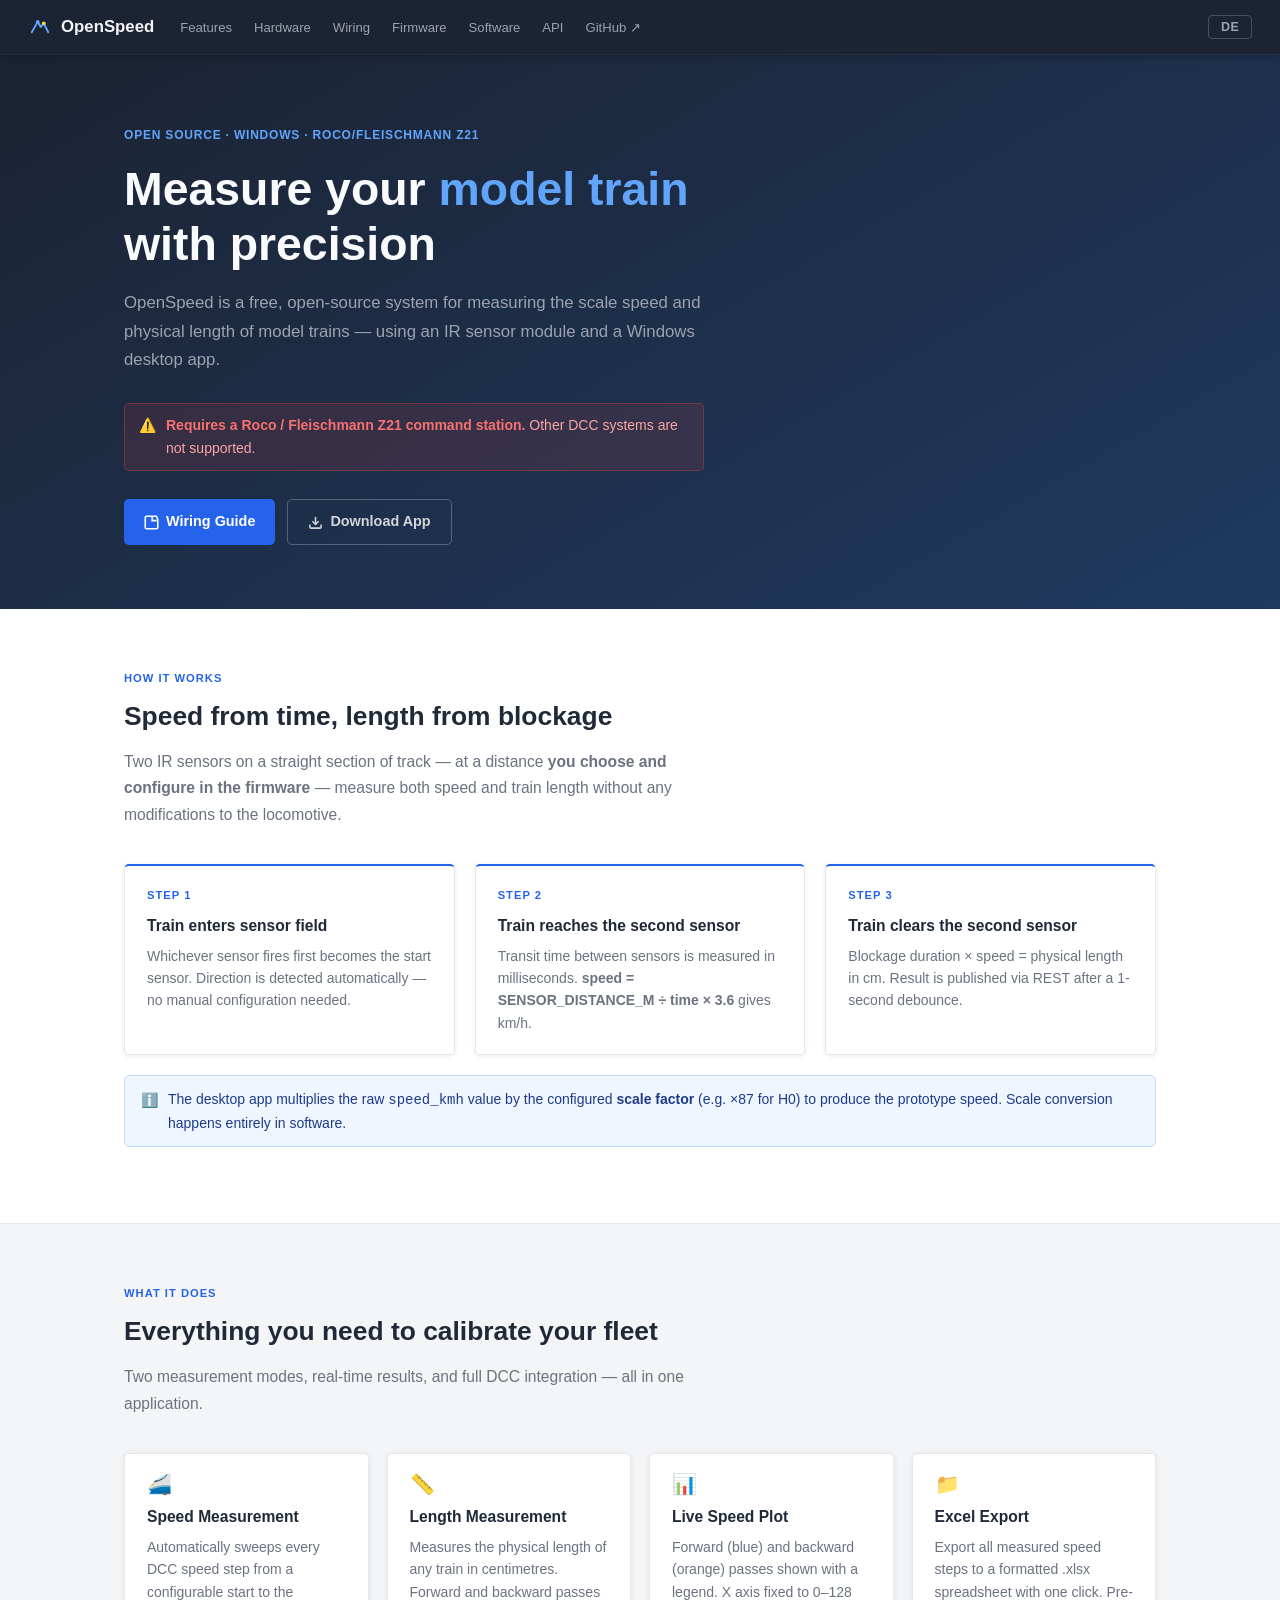
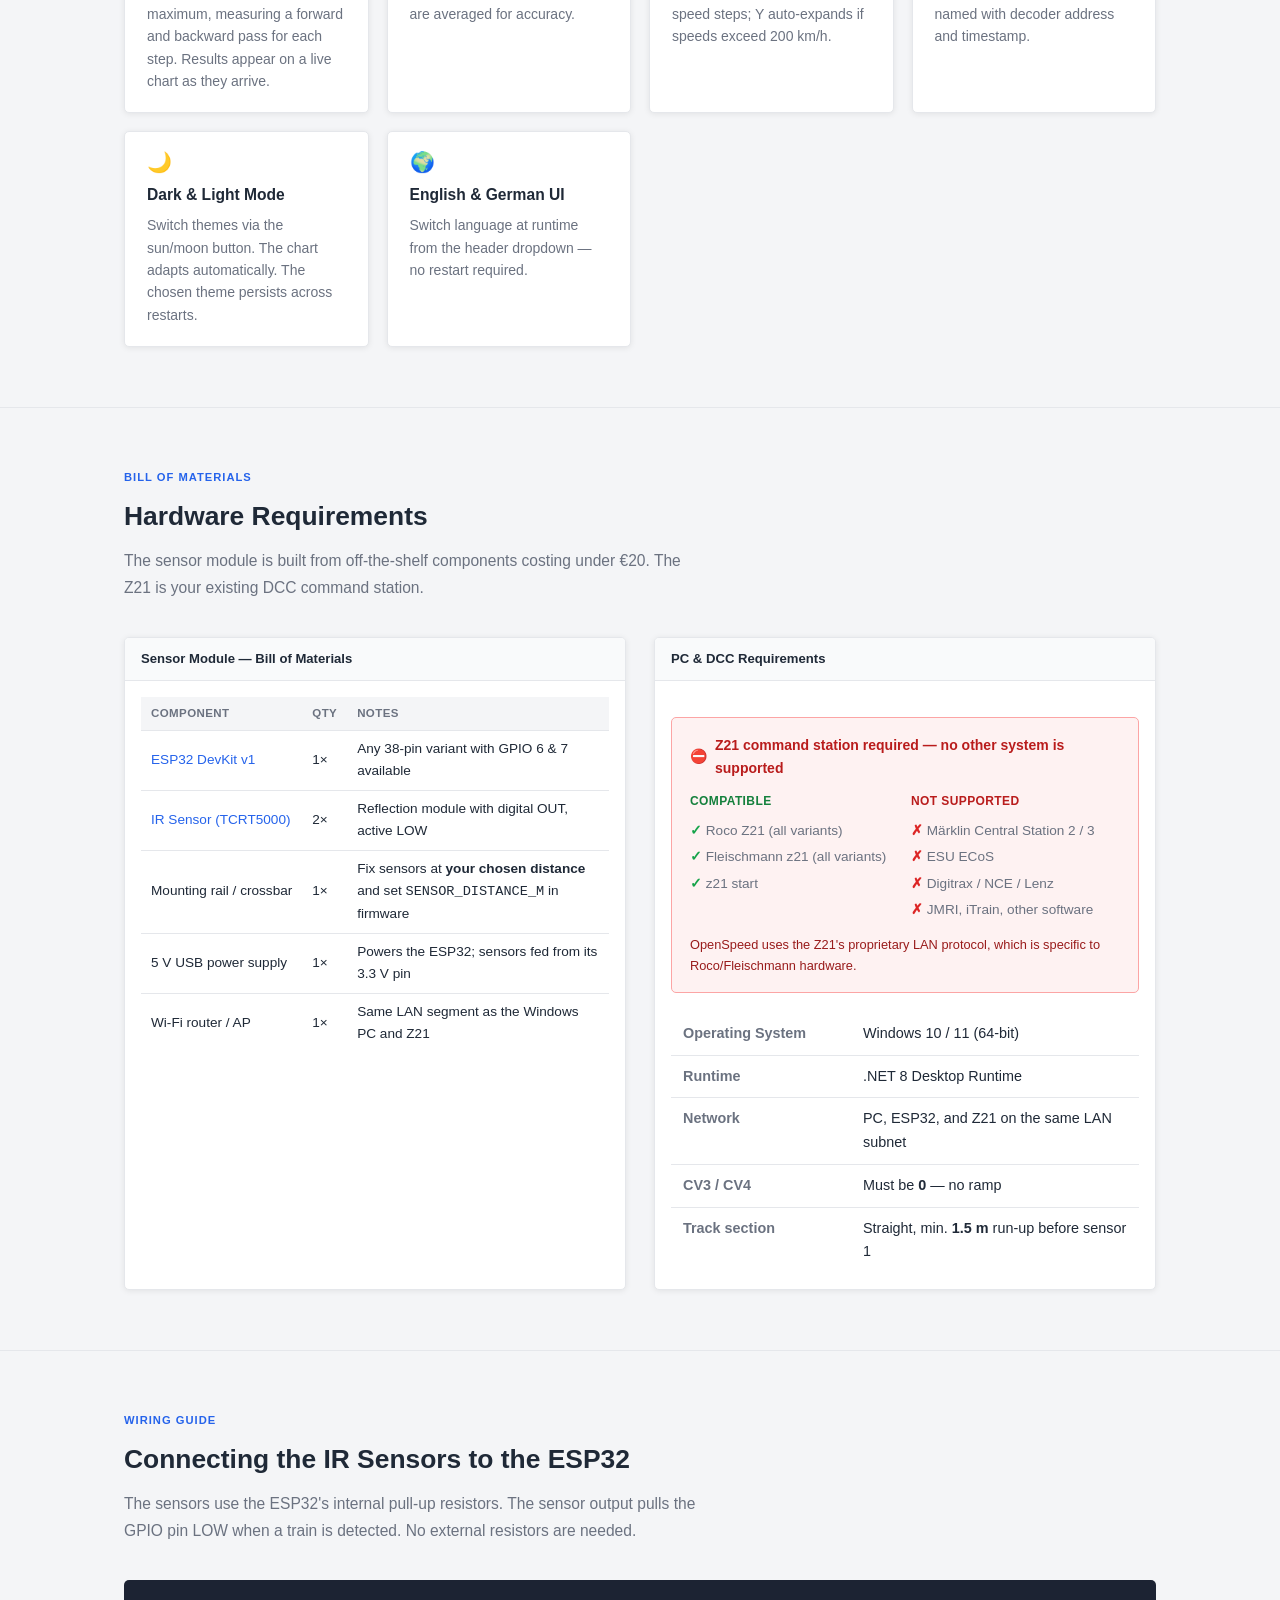
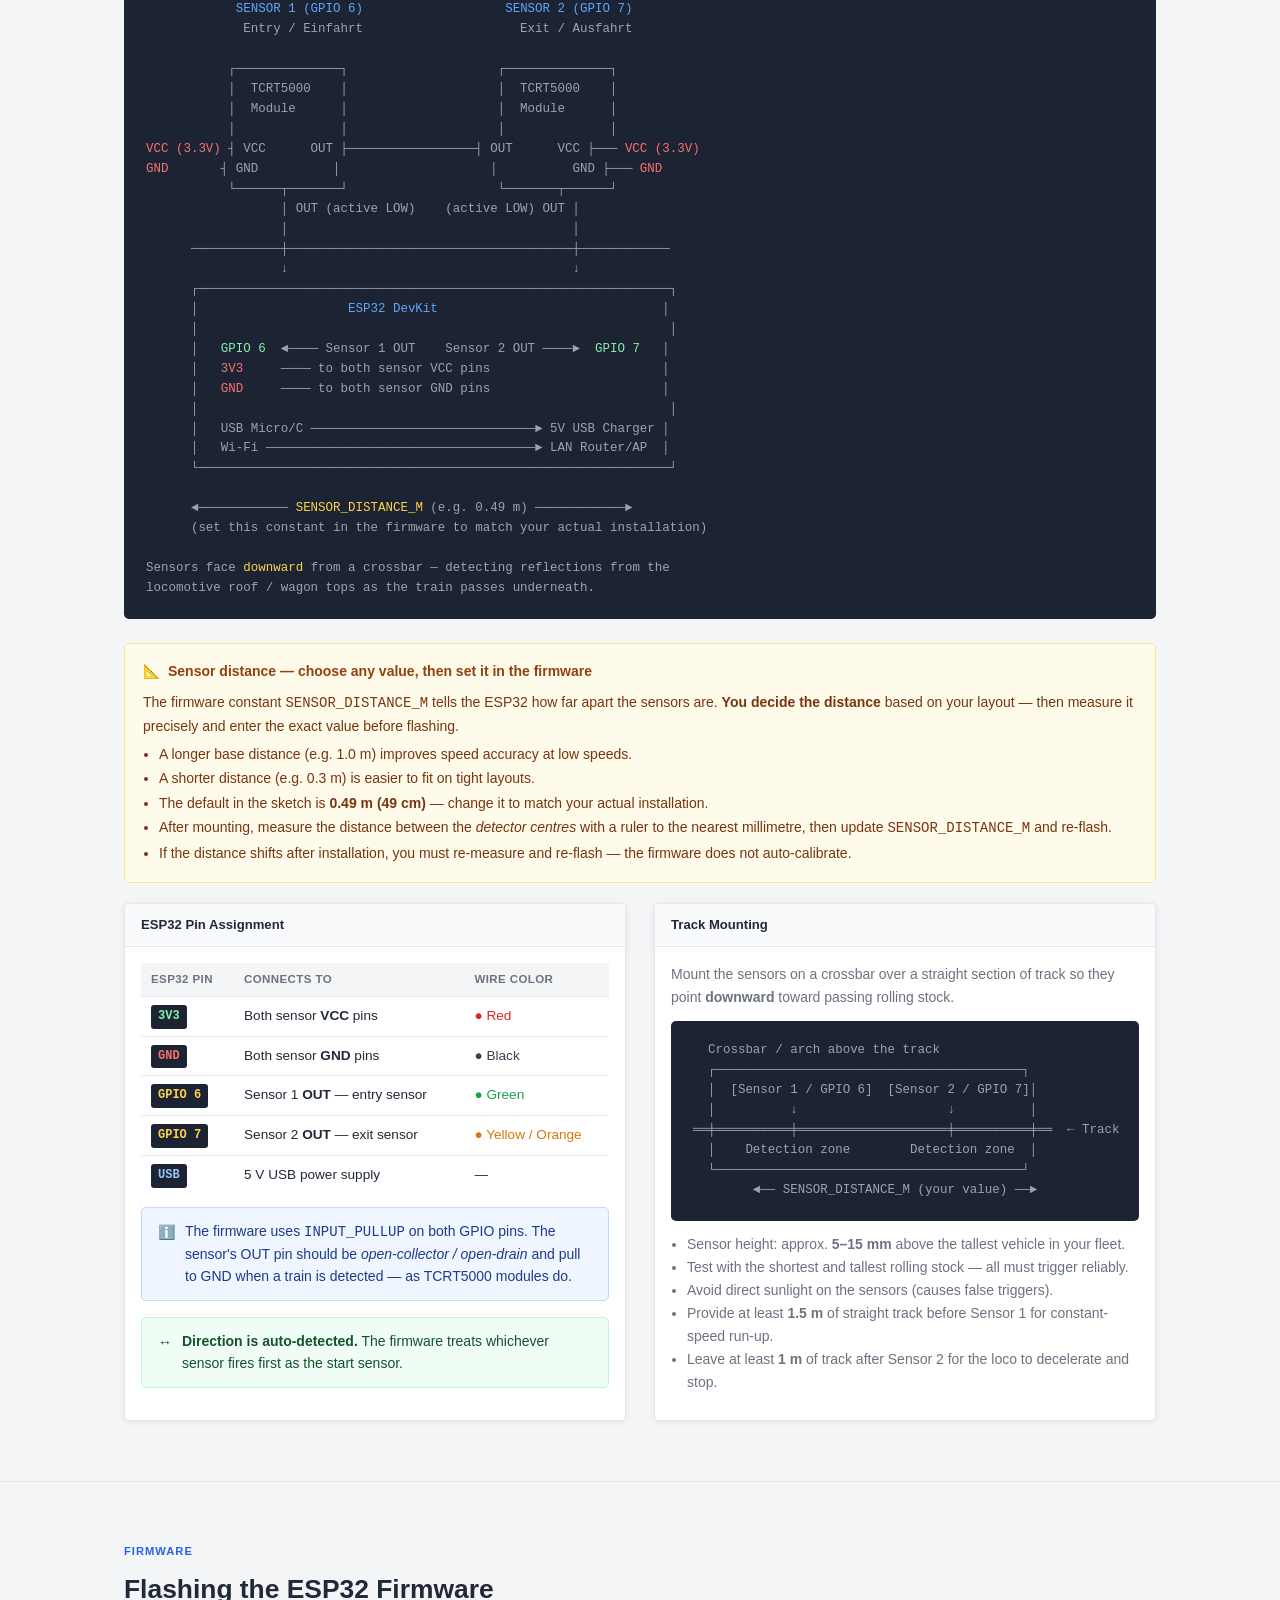
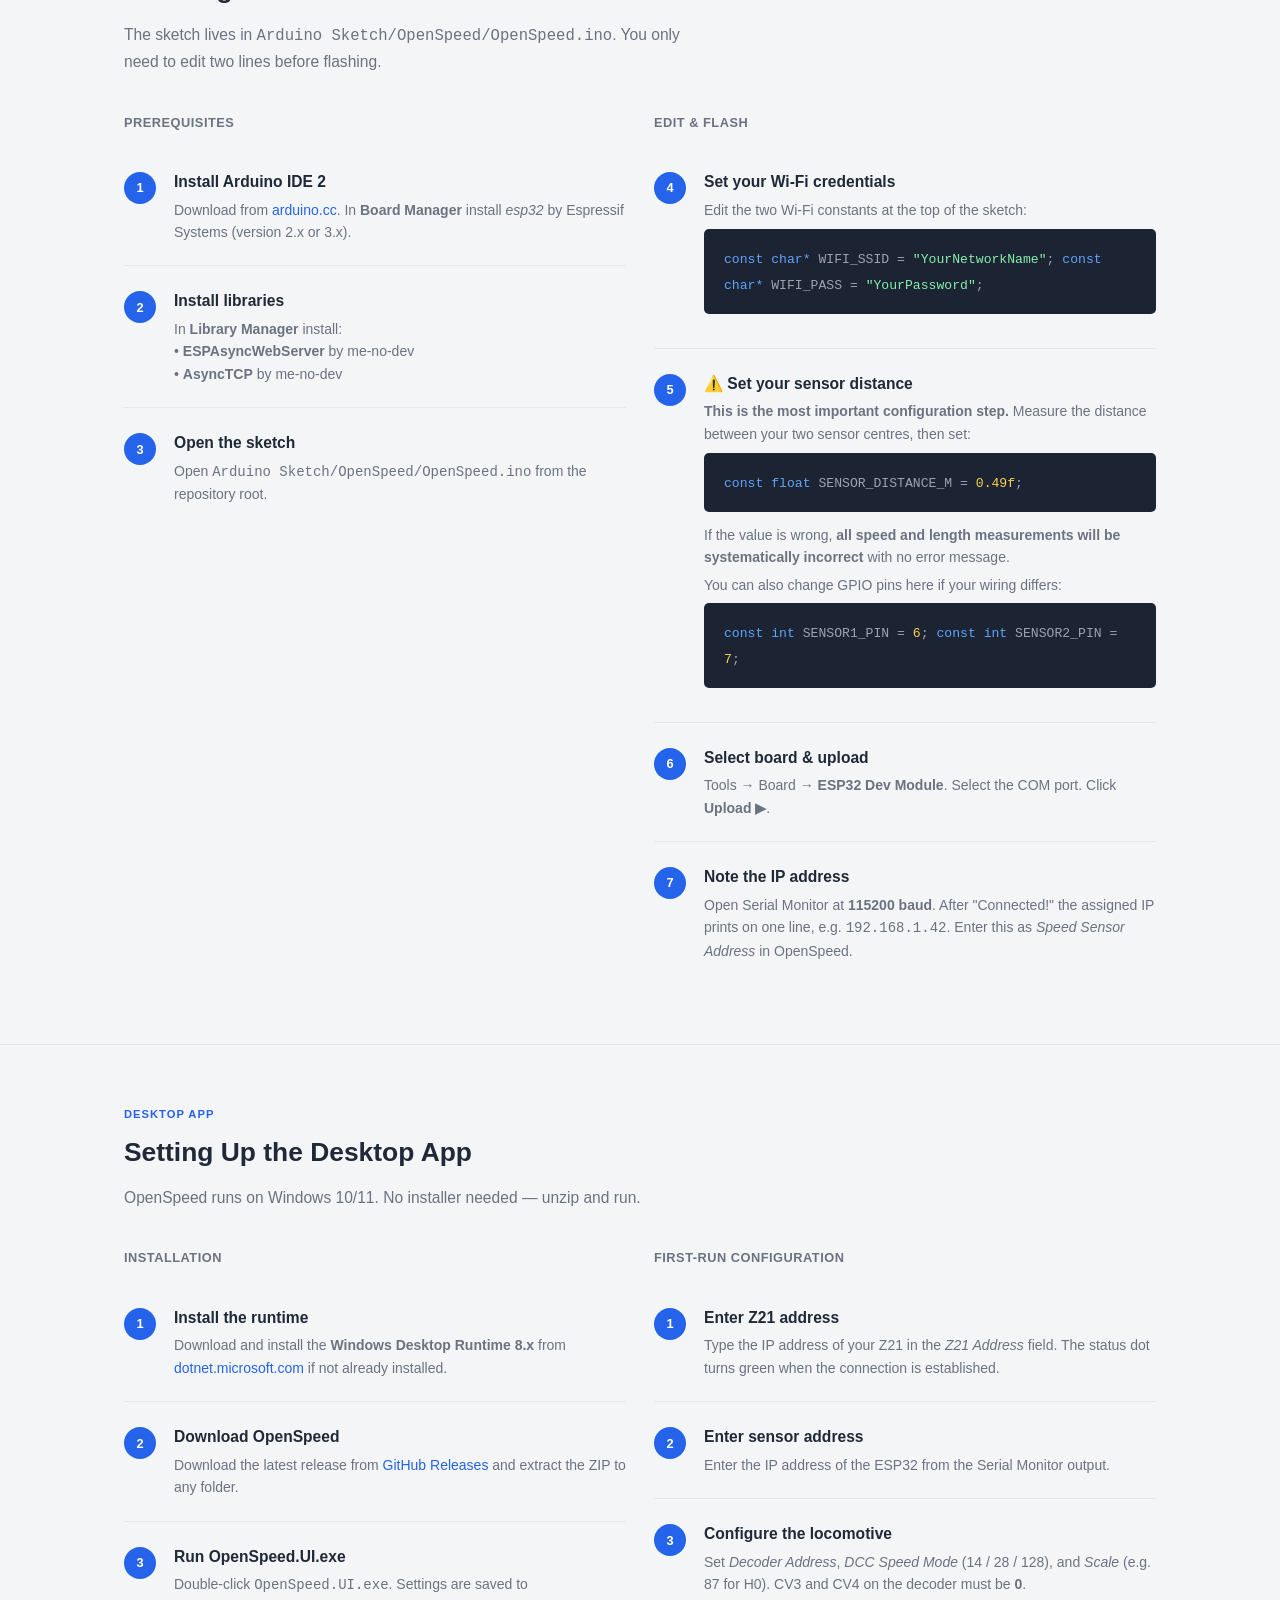
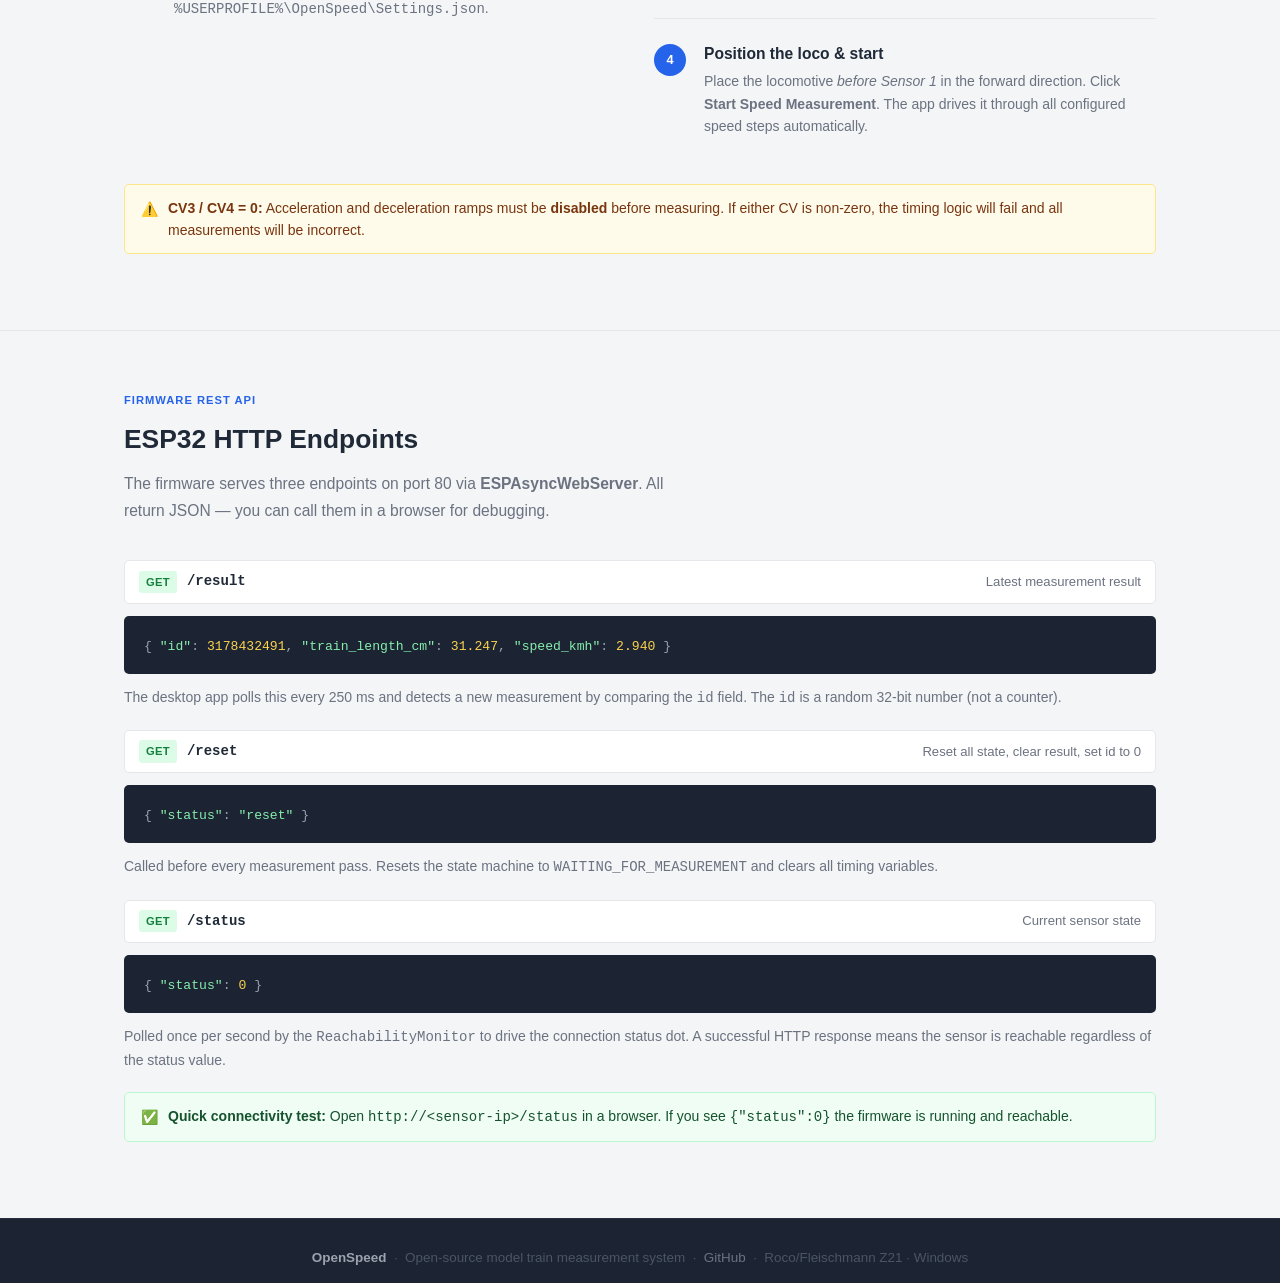
==== commit e6227e1c: "fix docs" ====
--- a/docs/index.html
+++ b/docs/index.html
@@ -8,18 +8,17 @@
   <meta name="description" content="OpenSpeed – Precision speed and length measurement for model trains using IR sensors and a Roco/Fleischmann Z21. Free and open source."/>
 
   <link rel="stylesheet" href="assets/style.css"/>
-  <link rel="icon" type="image/svg+xml" href="data:image/svg+xml,%3Csvg xmlns='http://www.w3.org/2000/svg' viewBox='0 0 32 32'%3E%3Crect width='32' height='32' rx='6' fill='%232D3748'/%3E%3Cpath d='M6 22 L14 10 L18 16 L22 12 L26 22Z' fill='%2363B3ED' stroke='none'/%3E%3C/svg%3E"/>
+  <link rel="icon" type="image/svg+xml" href="data:image/svg+xml,%3Csvg xmlns='http://www.w3.org/2000/svg' viewBox='0 0 32 32'%3E%3Crect width='32' height='32' rx='6' fill='%231c2333'/%3E%3Cpath d='M6 22 L14 10 L18 16 L22 12 L26 22Z' fill='%2360a5fa' stroke='none'/%3E%3C/svg%3E"/>
 </head>
 <body>
 
-<!-- ══════════════════════ NAV ══════════════════════ -->
 <nav>
   <div class="nav-logo">
     <svg viewBox="0 0 32 32" fill="none" xmlns="http://www.w3.org/2000/svg">
-      <rect width="32" height="32" rx="6" fill="#1A202C"/>
-      <path d="M5 23 L13 9 L17 16 L21 11 L27 23" stroke="#63B3ED" stroke-width="2.5" stroke-linecap="round" stroke-linejoin="round" fill="none"/>
-      <circle cx="13" cy="9" r="2.5" fill="#63B3ED"/>
-      <circle cx="21" cy="11" r="2.5" fill="#F6AD55"/>
+      <rect width="32" height="32" rx="6" fill="#1c2333"/>
+      <path d="M5 23 L13 9 L17 16 L21 11 L27 23" stroke="#60a5fa" stroke-width="2.5" stroke-linecap="round" stroke-linejoin="round" fill="none"/>
+      <circle cx="13" cy="9" r="2.5" fill="#60a5fa"/>
+      <circle cx="21" cy="11" r="2.5" fill="#fcd34d"/>
     </svg>
     OpenSpeed
   </div>
@@ -34,175 +33,194 @@
     <li><a href="https://github.com/jaak0b/OpenSpeed" target="_blank" rel="noopener">GitHub ↗</a></li>
   </ul>
 
-  <button class="lang-btn" id="lang-toggle" aria-label="Switch language">DE</button>
+  <div class="nav-right">
+    <button class="lang-btn" id="lang-toggle" aria-label="Switch language">DE</button>
+    <button class="nav-hamburger" id="nav-hamburger" aria-label="Menu" aria-expanded="false">
+      <span></span><span></span><span></span>
+    </button>
+  </div>
 </nav>
 
-<!-- ══════════════════════ HERO ══════════════════════ -->
+<div class="nav-drawer" id="nav-drawer">
+  <ul>
+    <li><a href="#features"><span data-lang-inline="en">Features</span><span data-lang-inline="de">Funktionen</span></a></li>
+    <li><a href="#hardware"><span data-lang-inline="en">Hardware</span><span data-lang-inline="de">Hardware</span></a></li>
+    <li><a href="#wiring"><span data-lang-inline="en">Wiring</span><span data-lang-inline="de">Verkabelung</span></a></li>
+    <li><a href="#firmware"><span data-lang-inline="en">Firmware</span><span data-lang-inline="de">Firmware</span></a></li>
+    <li><a href="#software"><span data-lang-inline="en">Software</span><span data-lang-inline="de">Software</span></a></li>
+    <li><a href="#api">API</a></li>
+    <li><a href="https://github.com/jaak0b/OpenSpeed" target="_blank" rel="noopener">GitHub ↗</a></li>
+  </ul>
+</div>
+
+<!-- ── HERO ── -->
 <header class="hero">
-  <div class="hero-badge">
-    <span data-lang-inline="en">Open Source · Windows · Roco/Fleischmann Z21</span>
-    <span data-lang-inline="de">Open Source · Windows · Roco/Fleischmann Z21</span>
-  </div>
-
-  <h1>
-    <span data-lang-inline="en">Measure Your <span>Model Train</span><br>With Precision</span>
-    <span data-lang-inline="de">Ihre <span>Modellbahn</span><br>präzise vermessen</span>
-  </h1>
-
-  <p>
-    <span data-lang-inline="en">OpenSpeed is a free, open-source system for measuring the scale speed and physical length of model trains — using an IR sensor module and a modern desktop app.</span>
-    <span data-lang-inline="de">OpenSpeed ist ein kostenloses Open-Source-System zur Messung der Maßstabsgeschwindigkeit und Länge von Modellzügen – mit einem IR-Sensor-Modul und einer modernen Desktopanwendung.</span>
-  </p>
-
-  <div style="display:inline-flex;align-items:center;gap:10px;background:rgba(252,129,129,.15);border:1.5px solid #FC8181;border-radius:8px;padding:10px 18px;margin-bottom:8px;font-size:.9rem">
-    <span style="font-size:1.1rem">⚠️</span>
-    <span style="color:#FED7D7"><strong style="color:#FC8181"><span data-lang-inline="en">Requires a Roco / Fleischmann Z21 command station.</span><span data-lang-inline="de">Erfordert eine Roco / Fleischmann Z21-Zentrale.</span></strong>
-    <span data-lang-inline="en"> Other DCC systems (Märklin, ESU, Digitrax, …) are not supported.</span><span data-lang-inline="de"> Andere DCC-Systeme (Märklin, ESU, Digitrax, …) werden nicht unterstützt.</span></span>
-  </div>
-
-  <div class="hero-actions">
-    <a href="#wiring" class="btn btn-primary">
-      <svg width="16" height="16" viewBox="0 0 24 24" fill="none" stroke="currentColor" stroke-width="2.5"><polyline points="13 2 13 9 20 9"/><path d="M20 2H4a2 2 0 0 0-2 2v16a2 2 0 0 0 2 2h16a2 2 0 0 0 2-2V7z"/></svg>
-      <span data-lang-inline="en">Wiring Guide</span>
-      <span data-lang-inline="de">Verdrahtungsanleitung</span>
-    </a>
-    <a href="#software" class="btn btn-outline">
-      <svg width="16" height="16" viewBox="0 0 24 24" fill="none" stroke="currentColor" stroke-width="2.5"><path d="M21 15v4a2 2 0 0 1-2 2H5a2 2 0 0 1-2-2v-4"/><polyline points="7 10 12 15 17 10"/><line x1="12" y1="15" x2="12" y2="3"/></svg>
-      <span data-lang-inline="en">Download App</span>
-      <span data-lang-inline="de">App herunterladen</span>
-    </a>
+  <div class="container">
+    <div class="hero-inner">
+      <div class="hero-eyebrow">
+        <span data-lang-inline="en">Open Source · Windows · Roco/Fleischmann Z21</span>
+        <span data-lang-inline="de">Open Source · Windows · Roco/Fleischmann Z21</span>
+      </div>
+
+      <h1>
+        <span data-lang-inline="en">Measure your <em>model train</em><br>with precision</span>
+        <span data-lang-inline="de">Ihre <em>Modellbahn</em><br>präzise vermessen</span>
+      </h1>
+
+      <p class="hero-lead">
+        <span data-lang-inline="en">OpenSpeed is a free, open-source system for measuring the scale speed and physical length of model trains — using an IR sensor module and a Windows desktop app.</span>
+        <span data-lang-inline="de">OpenSpeed ist ein kostenloses Open-Source-System zur Messung der Maßstabsgeschwindigkeit und Länge von Modellzügen – mit einem IR-Sensor-Modul und einer Windows-Desktop-App.</span>
+      </p>
+
+      <div class="hero-warning">
+        <span>⚠️</span>
+        <span>
+          <strong><span data-lang-inline="en">Requires a Roco / Fleischmann Z21 command station.</span><span data-lang-inline="de">Erfordert eine Roco / Fleischmann Z21-Zentrale.</span></strong>
+          <span data-lang-inline="en"> Other DCC systems are not supported.</span><span data-lang-inline="de"> Andere DCC-Systeme werden nicht unterstützt.</span>
+        </span>
+      </div>
+
+      <div class="hero-actions">
+        <a href="#wiring" class="btn btn-primary">
+          <svg width="15" height="15" viewBox="0 0 24 24" fill="none" stroke="currentColor" stroke-width="2.5"><polyline points="13 2 13 9 20 9"/><path d="M20 2H4a2 2 0 0 0-2 2v16a2 2 0 0 0 2 2h16a2 2 0 0 0 2-2V7z"/></svg>
+          <span data-lang-inline="en">Wiring Guide</span>
+          <span data-lang-inline="de">Verdrahtungsanleitung</span>
+        </a>
+        <a href="#software" class="btn btn-outline">
+          <svg width="15" height="15" viewBox="0 0 24 24" fill="none" stroke="currentColor" stroke-width="2.5"><path d="M21 15v4a2 2 0 0 1-2 2H5a2 2 0 0 1-2-2v-4"/><polyline points="7 10 12 15 17 10"/><line x1="12" y1="15" x2="12" y2="3"/></svg>
+          <span data-lang-inline="en">Download App</span>
+          <span data-lang-inline="de">App herunterladen</span>
+        </a>
+      </div>
+    </div>
   </div>
 </header>
 
-<!-- ══════════════════════ HOW IT WORKS ══════════════════════ -->
-<section id="how-it-works" style="background:var(--surface);padding:48px 0">
+<!-- ── HOW IT WORKS ── -->
+<section id="how-it-works" style="background:var(--surface)">
   <div class="container">
 
     <div data-lang="en">
-      <div class="section-tag">How it works</div>
+      <div class="section-label">How it works</div>
       <h2>Speed from time, length from blockage</h2>
       <p class="section-lead">Two IR sensors on a straight section of track — at a distance <strong>you choose and configure in the firmware</strong> — measure both speed and train length without any modifications to the locomotive.</p>
     </div>
     <div data-lang="de">
-      <div class="section-tag">Funktionsprinzip</div>
+      <div class="section-label">Funktionsprinzip</div>
       <h2>Geschwindigkeit aus Zeit, Länge aus Sperrzeit</h2>
       <p class="section-lead">Zwei IR-Sensoren auf einem geraden Gleisabschnitt – in einem <strong>frei wählbaren, in der Firmware konfigurierten Abstand</strong> – messen Geschwindigkeit und Zuglänge ohne Eingriff in die Lokomotive.</p>
     </div>
 
-    <div style="display:grid;grid-template-columns:repeat(3,1fr);gap:20px;margin-top:8px">
-
-      <div class="feature-card" style="border-top:3px solid var(--primary)">
-        <div style="font-size:1.5rem;margin-bottom:12px">1️⃣</div>
+    <div class="grid-3">
+      <div class="how-card">
+        <div class="how-card-num"><span data-lang-inline="en">Step 1</span><span data-lang-inline="de">Schritt 1</span></div>
         <h3><span data-lang-inline="en">Train enters sensor field</span><span data-lang-inline="de">Zug tritt ins Sensorfeld ein</span></h3>
-        <p><span data-lang-inline="en">Whichever sensor fires first (GPIO 6 or 7) becomes the <em>start sensor</em>. Direction is detected automatically — no manual configuration needed.</span><span data-lang-inline="de">Der Sensor, der zuerst auslöst (GPIO 6 oder 7), wird zum <em>Startsensor</em>. Die Richtung wird automatisch erkannt – keine manuelle Konfiguration nötig.</span></p>
-      </div>
-
-      <div class="feature-card" style="border-top:3px solid var(--primary)">
-        <div style="font-size:1.5rem;margin-bottom:12px">2️⃣</div>
+        <p><span data-lang-inline="en">Whichever sensor fires first becomes the start sensor. Direction is detected automatically — no manual configuration needed.</span><span data-lang-inline="de">Der Sensor, der zuerst auslöst, wird zum Startsensor. Die Richtung wird automatisch erkannt.</span></p>
+      </div>
+
+      <div class="how-card">
+        <div class="how-card-num"><span data-lang-inline="en">Step 2</span><span data-lang-inline="de">Schritt 2</span></div>
         <h3><span data-lang-inline="en">Train reaches the second sensor</span><span data-lang-inline="de">Zug erreicht den zweiten Sensor</span></h3>
-        <p><span data-lang-inline="en">The transit time between the two sensors is measured in milliseconds. <strong>speed = SENSOR_DISTANCE_M ÷ time × 3.6</strong> gives km/h. The distance is set by you in the firmware.</span><span data-lang-inline="de">Die Durchfahrtszeit zwischen beiden Sensoren wird in Millisekunden gemessen. <strong>Geschwindigkeit = SENSOR_DISTANCE_M ÷ Zeit × 3,6</strong> ergibt km/h. Den Abstand legen Sie selbst in der Firmware fest.</span></p>
-      </div>
-
-      <div class="feature-card" style="border-top:3px solid var(--primary)">
-        <div style="font-size:1.5rem;margin-bottom:12px">3️⃣</div>
+        <p><span data-lang-inline="en">Transit time between sensors is measured in milliseconds. <strong>speed = SENSOR_DISTANCE_M ÷ time × 3.6</strong> gives km/h.</span><span data-lang-inline="de">Die Durchfahrtszeit wird in ms gemessen. <strong>Geschwindigkeit = SENSOR_DISTANCE_M ÷ Zeit × 3,6</strong> ergibt km/h.</span></p>
+      </div>
+
+      <div class="how-card">
+        <div class="how-card-num"><span data-lang-inline="en">Step 3</span><span data-lang-inline="de">Schritt 3</span></div>
         <h3><span data-lang-inline="en">Train clears the second sensor</span><span data-lang-inline="de">Zug verlässt den zweiten Sensor</span></h3>
-        <p><span data-lang-inline="en">The second sensor is released after the last wagon passes. Blockage duration × speed = physical length in cm. Result is published via REST after a 1-second debounce.</span><span data-lang-inline="de">Der zweite Sensor wird freigegeben, nachdem der letzte Wagen passiert hat. Sperrzeit × Geschwindigkeit = physische Länge in cm. Ergebnis nach 1 Sekunde Entprellzeit per REST verfügbar.</span></p>
-      </div>
-
-    </div>
-
-    <div class="alert alert-info" style="margin-top:24px">
+        <p><span data-lang-inline="en">Blockage duration × speed = physical length in cm. Result is published via REST after a 1-second debounce.</span><span data-lang-inline="de">Sperrzeit × Geschwindigkeit = physische Länge in cm. Ergebnis nach 1 s Entprellzeit per REST verfügbar.</span></p>
+      </div>
+    </div>
+
+    <div class="alert alert-info" style="margin-top:20px">
       <span class="alert-icon">ℹ️</span>
       <div>
-        <span data-lang-inline="en">The desktop app multiplies the raw <code>speed_kmh</code> value from the sensor by the configured <strong>scale factor</strong> (e.g. ×87 for H0) to produce the prototype speed. The firmware always returns model-speed in km/h — scale conversion happens entirely in software.</span>
-        <span data-lang-inline="de">Die Desktop-App multipliziert den rohen <code>speed_kmh</code>-Wert des Sensors mit dem konfigurierten <strong>Maßstabsfaktor</strong> (z. B. ×87 für H0), um die Vorbild-Geschwindigkeit zu erhalten. Die Firmware liefert immer die Modellgeschwindigkeit in km/h – die Maßstabsumrechnung erfolgt ausschließlich in der Software.</span>
+        <span data-lang-inline="en">The desktop app multiplies the raw <code>speed_kmh</code> value by the configured <strong>scale factor</strong> (e.g. ×87 for H0) to produce the prototype speed. Scale conversion happens entirely in software.</span>
+        <span data-lang-inline="de">Die Desktop-App multipliziert den rohen <code>speed_kmh</code>-Wert mit dem <strong>Maßstabsfaktor</strong> (z. B. ×87 für H0). Die Umrechnung erfolgt ausschließlich in der Software.</span>
       </div>
     </div>
 
   </div>
 </section>
 
-<!-- ══════════════════════ FEATURES ══════════════════════ -->
+<!-- ── FEATURES ── -->
 <section id="features">
   <div class="container">
 
     <div data-lang="en">
-      <div class="section-tag">What it does</div>
+      <div class="section-label">What it does</div>
       <h2>Everything you need to calibrate your fleet</h2>
       <p class="section-lead">Two measurement modes, real-time results, and full DCC integration — all in one application.</p>
     </div>
     <div data-lang="de">
-      <div class="section-tag">Funktionsumfang</div>
+      <div class="section-label">Funktionsumfang</div>
       <h2>Alles, um Ihre Flotte zu kalibrieren</h2>
       <p class="section-lead">Zwei Messmodi, Echtzeitergebnisse und vollständige DCC-Integration – in einer Anwendung.</p>
     </div>
 
     <div class="feature-grid">
-
       <div class="feature-card">
-        <div class="feature-icon" style="background:#EBF8FF">🚄</div>
+        <div class="feature-card-icon">🚄</div>
         <h3><span data-lang-inline="en">Speed Measurement</span><span data-lang-inline="de">Geschwindigkeitsmessung</span></h3>
-        <p><span data-lang-inline="en">Automatically sweeps every DCC speed step from a configurable start to the maximum, measuring a forward and backward pass for each step. Results appear on a live chart as they arrive.</span><span data-lang-inline="de">Misst automatisch jeden DCC-Fahrstufenschritt vorwärts und rückwärts von einer konfigurierbaren Startstufe bis zum Maximum. Ergebnisse erscheinen sofort live im Diagramm.</span></p>
+        <p><span data-lang-inline="en">Automatically sweeps every DCC speed step from a configurable start to the maximum, measuring a forward and backward pass for each step. Results appear on a live chart as they arrive.</span><span data-lang-inline="de">Misst automatisch jeden DCC-Fahrstufenschritt vorwärts und rückwärts. Ergebnisse erscheinen sofort live im Diagramm.</span></p>
       </div>
 
       <div class="feature-card">
-        <div class="feature-icon" style="background:#F0FFF4">📏</div>
+        <div class="feature-card-icon">📏</div>
         <h3><span data-lang-inline="en">Length Measurement</span><span data-lang-inline="de">Längenmessung</span></h3>
-        <p><span data-lang-inline="en">Measures the physical length of any train in centimetres. The firmware tracks how long the exit sensor is blocked and multiplies by the measured speed. Forward and backward passes are averaged.</span><span data-lang-inline="de">Misst die physische Länge eines Zuges in Zentimetern. Die Firmware erfasst die Sperrzeit des Ausgangssensors und multipliziert mit der gemessenen Geschwindigkeit. Vorwärts- und Rückwärtsfahrt werden gemittelt.</span></p>
+        <p><span data-lang-inline="en">Measures the physical length of any train in centimetres. Forward and backward passes are averaged for accuracy.</span><span data-lang-inline="de">Misst die physische Länge eines Zuges in Zentimetern. Vorwärts- und Rückwärtsfahrt werden gemittelt.</span></p>
       </div>
 
       <div class="feature-card">
-        <div class="feature-icon" style="background:#FFF5F5">📊</div>
+        <div class="feature-card-icon">📊</div>
         <h3><span data-lang-inline="en">Live Speed Plot</span><span data-lang-inline="de">Echtzeit-Diagramm</span></h3>
-        <p><span data-lang-inline="en">Results appear on a live chart as each speed step is measured. Forward (blue) and backward (orange) passes are shown with a legend. The X axis is fixed to 0–128 speed steps; Y auto-expands if speeds exceed 200 km/h.</span><span data-lang-inline="de">Ergebnisse erscheinen live im Diagramm. Vorwärts (blau) und rückwärts (orange) mit Legende. Die X-Achse ist auf 0–128 Fahrstufen fixiert; die Y-Achse expandiert automatisch über 200 km/h.</span></p>
+        <p><span data-lang-inline="en">Forward (blue) and backward (orange) passes shown with a legend. X axis fixed to 0–128 speed steps; Y auto-expands if speeds exceed 200 km/h.</span><span data-lang-inline="de">Vorwärts (blau) und rückwärts (orange) mit Legende. X-Achse auf 0–128 Fahrstufen, Y expandiert automatisch.</span></p>
       </div>
 
       <div class="feature-card">
-        <div class="feature-icon" style="background:#FFFFF0">📁</div>
+        <div class="feature-card-icon">📁</div>
         <h3><span data-lang-inline="en">Excel Export</span><span data-lang-inline="de">Excel-Export</span></h3>
-        <p><span data-lang-inline="en">Export all measured speed steps to a formatted .xlsx spreadsheet with one click. The file is pre-named with the decoder address and timestamp, and Explorer opens with the file selected.</span><span data-lang-inline="de">Alle gemessenen Fahrstufen mit einem Klick in eine formatierte .xlsx-Tabelle exportieren, vorbenannt mit Decoderadresse und Zeitstempel. Explorer öffnet sich direkt mit markierter Datei.</span></p>
+        <p><span data-lang-inline="en">Export all measured speed steps to a formatted .xlsx spreadsheet with one click. Pre-named with decoder address and timestamp.</span><span data-lang-inline="de">Alle Fahrstufen mit einem Klick in eine .xlsx-Tabelle exportieren, vorbenannt mit Decoderadresse und Zeitstempel.</span></p>
       </div>
 
       <div class="feature-card">
-        <div class="feature-icon" style="background:#EBF8FF">🌙</div>
+        <div class="feature-card-icon">🌙</div>
         <h3><span data-lang-inline="en">Dark &amp; Light Mode</span><span data-lang-inline="de">Hell- &amp; Dunkelmodus</span></h3>
-        <p><span data-lang-inline="en">Instantly switch between a light and dark theme via the sun/moon button in the header. The chart adapts automatically. The chosen theme persists across restarts.</span><span data-lang-inline="de">Sofortiger Wechsel zwischen hellem und dunklem Design per Sonne/Mond-Schaltfläche im Header. Das Diagramm passt sich automatisch an. Die Einstellung bleibt nach Neustart erhalten.</span></p>
+        <p><span data-lang-inline="en">Switch themes via the sun/moon button. The chart adapts automatically. The chosen theme persists across restarts.</span><span data-lang-inline="de">Wechsel per Sonne/Mond-Schaltfläche. Das Diagramm passt sich an. Die Einstellung bleibt nach Neustart erhalten.</span></p>
       </div>
 
       <div class="feature-card">
-        <div class="feature-icon" style="background:#F0FFF4">🌍</div>
+        <div class="feature-card-icon">🌍</div>
         <h3><span data-lang-inline="en">English &amp; German UI</span><span data-lang-inline="de">Englische &amp; deutsche Oberfläche</span></h3>
-        <p><span data-lang-inline="en">The entire interface is available in English and German. Switch at runtime from the header dropdown — no restart required. The choice is persisted to Settings.json.</span><span data-lang-inline="de">Die gesamte Oberfläche ist auf Englisch und Deutsch verfügbar. Umschalten im laufenden Betrieb über das Header-Dropdown – kein Neustart erforderlich.</span></p>
-      </div>
-
-    </div>
+        <p><span data-lang-inline="en">Switch language at runtime from the header dropdown — no restart required.</span><span data-lang-inline="de">Umschalten im laufenden Betrieb – kein Neustart erforderlich.</span></p>
+      </div>
+    </div>
+
   </div>
 </section>
 
-<!-- ══════════════════════ HARDWARE ══════════════════════ -->
+<!-- ── HARDWARE ── -->
 <section id="hardware">
   <div class="container">
 
     <div data-lang="en">
-      <div class="section-tag">Bill of Materials</div>
+      <div class="section-label">Bill of Materials</div>
       <h2>Hardware Requirements</h2>
       <p class="section-lead">The sensor module is built from off-the-shelf components costing under €20. The Z21 is your existing DCC command station.</p>
     </div>
     <div data-lang="de">
-      <div class="section-tag">Stückliste</div>
+      <div class="section-label">Stückliste</div>
       <h2>Hardware-Anforderungen</h2>
       <p class="section-lead">Das Sensormodul besteht aus Standard-Komponenten für unter 20 €. Die Z21 ist Ihre vorhandene DCC-Zentrale.</p>
     </div>
 
-    <div style="display:grid;grid-template-columns:1fr 1fr;gap:28px">
-
-      <div class="wiring-card">
-        <div class="wiring-card-header">
-          🔩
+    <div class="grid-2">
+
+      <div class="info-card">
+        <div class="info-card-header">
           <span data-lang-inline="en">Sensor Module — Bill of Materials</span>
           <span data-lang-inline="de">Sensor-Modul – Stückliste</span>
         </div>
-        <div class="wiring-card-body">
+        <div class="info-card-body">
           <table class="pin-table">
             <thead>
               <tr>
@@ -220,17 +238,17 @@
               <tr>
                 <td><a href="https://www.amazon.de/dp/B07D924JHT" target="_blank" rel="noopener">IR Sensor (TCRT5000)</a></td>
                 <td>2×</td>
-                <td><span data-lang-inline="en">Reflection type module with digital OUT, active LOW</span><span data-lang-inline="de">Reflexionsmodul mit digitalem OUT, aktiv LOW</span></td>
-              </tr>
-              <tr>
-                <td><span data-lang-inline="en">Mounting rail / crossbar</span><span data-lang-inline="de">Montageschienenhalter / Querbalken</span></td>
+                <td><span data-lang-inline="en">Reflection module with digital OUT, active LOW</span><span data-lang-inline="de">Reflexionsmodul mit digitalem OUT, aktiv LOW</span></td>
+              </tr>
+              <tr>
+                <td><span data-lang-inline="en">Mounting rail / crossbar</span><span data-lang-inline="de">Montageschienenhalter</span></td>
                 <td>1×</td>
-                <td><span data-lang-inline="en">Fix sensors at <strong>your chosen distance</strong> — measure precisely and set <code>SENSOR_DISTANCE_M</code> in firmware</span><span data-lang-inline="de">Sensoren im <strong>selbst gewählten Abstand</strong> fixieren – genau messen und <code>SENSOR_DISTANCE_M</code> in der Firmware setzen</span></td>
+                <td><span data-lang-inline="en">Fix sensors at <strong>your chosen distance</strong> and set <code>SENSOR_DISTANCE_M</code> in firmware</span><span data-lang-inline="de">Sensoren im <strong>selbst gewählten Abstand</strong> fixieren und <code>SENSOR_DISTANCE_M</code> setzen</span></td>
               </tr>
               <tr>
                 <td><span data-lang-inline="en">5 V USB power supply</span><span data-lang-inline="de">5-V-USB-Netzteil</span></td>
                 <td>1×</td>
-                <td><span data-lang-inline="en">Powers the ESP32; sensors are fed from its 3.3 V pin</span><span data-lang-inline="de">Versorgt den ESP32; Sensoren werden am 3,3-V-Pin betrieben</span></td>
+                <td><span data-lang-inline="en">Powers the ESP32; sensors fed from its 3.3 V pin</span><span data-lang-inline="de">Versorgt den ESP32; Sensoren am 3,3-V-Pin</span></td>
               </tr>
               <tr>
                 <td>Wi-Fi router / AP</td>
@@ -242,13 +260,12 @@
         </div>
       </div>
 
-      <div class="wiring-card">
-        <div class="wiring-card-header">
-          🖥️
+      <div class="info-card">
+        <div class="info-card-header">
           <span data-lang-inline="en">PC &amp; DCC Requirements</span>
           <span data-lang-inline="de">PC- &amp; DCC-Anforderungen</span>
         </div>
-        <div class="wiring-card-body">
+        <div class="info-card-body">
 
           <div class="compat-box">
             <div class="compat-box-title">
@@ -258,7 +275,7 @@
             </div>
             <div class="compat-grid">
               <div class="compat-col yes">
-                <h4><span data-lang-inline="en">✔ Compatible</span><span data-lang-inline="de">✔ Kompatibel</span></h4>
+                <h4><span data-lang-inline="en">Compatible</span><span data-lang-inline="de">Kompatibel</span></h4>
                 <ul>
                   <li>Roco Z21 (all variants)</li>
                   <li>Fleischmann z21 (all variants)</li>
@@ -266,23 +283,22 @@
                 </ul>
               </div>
               <div class="compat-col no">
-                <h4><span data-lang-inline="en">✗ Not supported</span><span data-lang-inline="de">✗ Nicht unterstützt</span></h4>
+                <h4><span data-lang-inline="en">Not supported</span><span data-lang-inline="de">Nicht unterstützt</span></h4>
                 <ul>
                   <li>Märklin Central Station 2 / 3</li>
                   <li>ESU ECoS</li>
                   <li>Digitrax / NCE / Lenz</li>
                   <li>JMRI, iTrain, <span data-lang-inline="en">other software</span><span data-lang-inline="de">andere Software</span></li>
-                  <li><span data-lang-inline="en">Any other DCC system</span><span data-lang-inline="de">Jedes andere DCC-System</span></li>
                 </ul>
               </div>
             </div>
-            <p style="margin-top:12px;font-size:.82rem;color:#742A2A">
-              <span data-lang-inline="en">OpenSpeed communicates with the Z21 via its proprietary LAN protocol, which is specific to Roco/Fleischmann hardware and is not implemented by any other manufacturer.</span>
-              <span data-lang-inline="de">OpenSpeed kommuniziert mit der Z21 über das proprietäre LAN-Protokoll, das spezifisch für Roco/Fleischmann-Hardware ist und von keinem anderen Hersteller implementiert wird.</span>
+            <p style="margin-top:10px;font-size:.8rem;color:#991b1b">
+              <span data-lang-inline="en">OpenSpeed uses the Z21's proprietary LAN protocol, which is specific to Roco/Fleischmann hardware.</span>
+              <span data-lang-inline="de">OpenSpeed kommuniziert über das proprietäre LAN-Protokoll der Z21, das Roco/Fleischmann-spezifisch ist.</span>
             </p>
           </div>
 
-          <table class="spec-table" style="margin-top:4px">
+          <table class="spec-table">
             <tr>
               <td><span data-lang-inline="en">Operating System</span><span data-lang-inline="de">Betriebssystem</span></td>
               <td>Windows 10 / 11 (64-bit)</td>
@@ -321,54 +337,53 @@
   </div>
 </section>
 
-<!-- ══════════════════════ WIRING ══════════════════════ -->
+<!-- ── WIRING ── -->
 <section id="wiring">
   <div class="container">
 
     <div data-lang="en">
-      <div class="section-tag">Wiring Guide</div>
+      <div class="section-label">Wiring Guide</div>
       <h2>Connecting the IR Sensors to the ESP32</h2>
       <p class="section-lead">The sensors use the ESP32's internal pull-up resistors. The sensor output pulls the GPIO pin LOW when a train is detected. No external resistors are needed.</p>
     </div>
     <div data-lang="de">
-      <div class="section-tag">Verdrahtungsanleitung</div>
+      <div class="section-label">Verdrahtungsanleitung</div>
       <h2>IR-Sensoren am ESP32 anschließen</h2>
       <p class="section-lead">Die Sensoren nutzen die internen Pull-up-Widerstände des ESP32. Der Sensor-Ausgang zieht den GPIO-Pin auf LOW, wenn ein Zug erkannt wird. Externe Widerstände sind nicht erforderlich.</p>
     </div>
 
-    <!-- Full wiring diagram -->
     <div class="diagram-wrap">
 <pre>
-                <span class="hl">SENSOR 1 (GPIO 6)</span>                   <span class="hl">SENSOR 2 (GPIO 7)</span>
-                 Entry / Einfahrt                     Exit / Ausfahrt
-
-               ┌──────────────┐                    ┌──────────────┐
-               │  TCRT5000    │                    │  TCRT5000    │
-               │  Module      │                    │  Module      │
-               │              │                    │              │
-  <span class="hl-r">VCC (3.3V)</span> ───┤ VCC      OUT ├─────────────────┤ OUT      VCC ├─── <span class="hl-r">VCC (3.3V)</span>
-  <span class="hl-r">GND</span>       ───┤ GND          │                    │          GND ├─── <span class="hl-r">GND</span>
-               └──────┬───────┘                    └───────┬──────┘
-                      │ OUT (active LOW)    (active LOW) OUT │
-                      │                                      │
-          ────────────┼──────────────────────────────────────┼────────────
-                      ↓                                      ↓
-          ┌───────────────────────────────────────────────────────────────┐
-          │                    <span class="hl">ESP32 DevKit</span>                              │
-          │                                                               │
-          │   <span class="hl-g">GPIO 6</span>  ◄──── Sensor 1 OUT    Sensor 2 OUT ────►  <span class="hl-g">GPIO 7</span>   │
-          │   <span class="hl-r">3V3</span>     ──── to both sensor VCC pins                       │
-          │   <span class="hl-r">GND</span>     ──── to both sensor GND pins                       │
-          │                                                               │
-          │   USB Micro/C ──────────────────────────────► 5V USB Charger │
-          │   Wi-Fi ────────────────────────────────────► LAN Router/AP  │
-          └───────────────────────────────────────────────────────────────┘
-
-          ◄──────────── <span class="hl-y">SENSOR_DISTANCE_M</span> (e.g. 0.49 m) ────────────►
-          (set this constant in the firmware to match your actual installation)
-
-  Sensors face <span class="hl-y">downward</span> from a crossbar — detecting reflections from the
-  locomotive roof / wagon tops as the train passes underneath.
+            <span class="hl">SENSOR 1 (GPIO 6)</span>                   <span class="hl">SENSOR 2 (GPIO 7)</span>
+             Entry / Einfahrt                     Exit / Ausfahrt
+
+           ┌──────────────┐                    ┌──────────────┐
+           │  TCRT5000    │                    │  TCRT5000    │
+           │  Module      │                    │  Module      │
+           │              │                    │              │
+<span class="hl-r">VCC (3.3V)</span> ┤ VCC      OUT ├─────────────────┤ OUT      VCC ├─── <span class="hl-r">VCC (3.3V)</span>
+<span class="hl-r">GND</span>       ┤ GND          │                    │          GND ├─── <span class="hl-r">GND</span>
+           └──────┬───────┘                    └───────┬──────┘
+                  │ OUT (active LOW)    (active LOW) OUT │
+                  │                                      │
+      ────────────┼──────────────────────────────────────┼────────────
+                  ↓                                      ↓
+      ┌───────────────────────────────────────────────────────────────┐
+      │                    <span class="hl">ESP32 DevKit</span>                              │
+      │                                                               │
+      │   <span class="hl-g">GPIO 6</span>  ◄──── Sensor 1 OUT    Sensor 2 OUT ────►  <span class="hl-g">GPIO 7</span>   │
+      │   <span class="hl-r">3V3</span>     ──── to both sensor VCC pins                       │
+      │   <span class="hl-r">GND</span>     ──── to both sensor GND pins                       │
+      │                                                               │
+      │   USB Micro/C ──────────────────────────────► 5V USB Charger │
+      │   Wi-Fi ────────────────────────────────────► LAN Router/AP  │
+      └───────────────────────────────────────────────────────────────┘
+
+      ◄──────────── <span class="hl-y">SENSOR_DISTANCE_M</span> (e.g. 0.49 m) ────────────►
+      (set this constant in the firmware to match your actual installation)
+
+Sensors face <span class="hl-y">downward</span> from a crossbar — detecting reflections from the
+locomotive roof / wagon tops as the train passes underneath.
 </pre>
     </div>
 
@@ -395,95 +410,91 @@
           <li>Ein kleinerer Abstand (z. B. 0,3 m) lässt sich auf beengten Anlagen leichter unterbringen.</li>
           <li>Der Standardwert im Sketch ist <strong>0,49 m (49 cm)</strong> – auf den tatsächlichen Einbauwert ändern.</li>
           <li>Nach der Montage den Abstand zwischen den <em>Sensormittelpunkten</em> auf den Millimeter genau nachmessen und <code>SENSOR_DISTANCE_M</code> aktualisieren und neu flashen.</li>
-          <li>Verändert sich der Abstand nach der Installation, muss neu gemessen und neu geflasht werden – die Firmware kalibriert sich nicht selbst.</li>
+          <li>Verändert sich der Abstand nach der Installation, muss neu gemessen und neu geflasht werden.</li>
         </ul>
       </div>
     </div>
 
-    <div class="wiring-grid">
-
-      <!-- Pin assignment table -->
-      <div class="wiring-card">
-        <div class="wiring-card-header">
-          🔌
+    <div class="grid-2">
+
+      <div class="info-card">
+        <div class="info-card-header">
           <span data-lang-inline="en">ESP32 Pin Assignment</span>
           <span data-lang-inline="de">ESP32-Pin-Belegung</span>
         </div>
-        <div class="wiring-card-body">
+        <div class="info-card-body">
           <table class="pin-table">
             <thead>
               <tr>
                 <th>ESP32 Pin</th>
                 <th><span data-lang-inline="en">Connects to</span><span data-lang-inline="de">Verbindet mit</span></th>
-                <th><span data-lang-inline="en">Wire color (suggestion)</span><span data-lang-inline="de">Kabelfarbe (Empfehlung)</span></th>
+                <th><span data-lang-inline="en">Wire color</span><span data-lang-inline="de">Kabelfarbe</span></th>
               </tr>
             </thead>
             <tbody>
               <tr>
                 <td><span class="pin-chip vcc">3V3</span></td>
                 <td><span data-lang-inline="en">Both sensor <strong>VCC</strong> pins</span><span data-lang-inline="de">Beide Sensor-<strong>VCC</strong>-Pins</span></td>
-                <td style="color:#E53E3E">● <span data-lang-inline="en">Red</span><span data-lang-inline="de">Rot</span></td>
+                <td style="color:#dc2626">● <span data-lang-inline="en">Red</span><span data-lang-inline="de">Rot</span></td>
               </tr>
               <tr>
                 <td><span class="pin-chip gnd">GND</span></td>
                 <td><span data-lang-inline="en">Both sensor <strong>GND</strong> pins</span><span data-lang-inline="de">Beide Sensor-<strong>GND</strong>-Pins</span></td>
-                <td style="color:#2D3748">● <span data-lang-inline="en">Black</span><span data-lang-inline="de">Schwarz</span></td>
+                <td style="color:#374151">● <span data-lang-inline="en">Black</span><span data-lang-inline="de">Schwarz</span></td>
               </tr>
               <tr>
                 <td><span class="pin-chip data">GPIO 6</span></td>
                 <td>
-                  <span data-lang-inline="en">Sensor 1 <strong>OUT</strong> — entry sensor (train passes first going forward)</span>
-                  <span data-lang-inline="de">Sensor 1 <strong>OUT</strong> – Einfahrtsensor (Zug fährt zuerst drüber bei Vorwärtsfahrt)</span>
+                  <span data-lang-inline="en">Sensor 1 <strong>OUT</strong> — entry sensor</span>
+                  <span data-lang-inline="de">Sensor 1 <strong>OUT</strong> – Einfahrtsensor</span>
                 </td>
-                <td style="color:#38A169">● <span data-lang-inline="en">Green</span><span data-lang-inline="de">Grün</span></td>
+                <td style="color:#16a34a">● <span data-lang-inline="en">Green</span><span data-lang-inline="de">Grün</span></td>
               </tr>
               <tr>
                 <td><span class="pin-chip data">GPIO 7</span></td>
                 <td>
-                  <span data-lang-inline="en">Sensor 2 <strong>OUT</strong> — exit sensor (train passes second going forward)</span>
-                  <span data-lang-inline="de">Sensor 2 <strong>OUT</strong> – Ausfahrtsensor (Zug fährt zuerst drüber bei Vorwärtsfahrt)</span>
+                  <span data-lang-inline="en">Sensor 2 <strong>OUT</strong> — exit sensor</span>
+                  <span data-lang-inline="de">Sensor 2 <strong>OUT</strong> – Ausfahrtsensor</span>
                 </td>
-                <td style="color:#DD6B20">● <span data-lang-inline="en">Yellow / Orange</span><span data-lang-inline="de">Gelb / Orange</span></td>
+                <td style="color:#d97706">● <span data-lang-inline="en">Yellow / Orange</span><span data-lang-inline="de">Gelb / Orange</span></td>
               </tr>
               <tr>
                 <td><span class="pin-chip">USB</span></td>
-                <td><span data-lang-inline="en">5 V USB power supply (phone charger is fine)</span><span data-lang-inline="de">5-V-USB-Netzteil (Handy-Ladegerät genügt)</span></td>
+                <td><span data-lang-inline="en">5 V USB power supply</span><span data-lang-inline="de">5-V-USB-Netzteil</span></td>
                 <td>—</td>
               </tr>
             </tbody>
           </table>
 
-          <div class="alert alert-info" style="margin-top:14px">
+          <div class="alert alert-info" style="margin-top:12px">
             <span class="alert-icon">ℹ️</span>
             <div>
-              <span data-lang-inline="en">The firmware uses <code>INPUT_PULLUP</code> on both GPIO pins, so the internal pull-up is active. The sensor's OUT pin should be <em>open-collector</em> or <em>open-drain</em> and pull to GND when a train is detected — as TCRT5000 modules do.</span>
-              <span data-lang-inline="de">Die Firmware setzt beide GPIO-Pins auf <code>INPUT_PULLUP</code>, der interne Pull-up ist aktiv. Der OUT-Pin des Sensors muss <em>Open-Collector</em> oder <em>Open-Drain</em> sein und bei Erkennung auf GND ziehen – wie TCRT5000-Module es tun.</span>
-            </div>
-          </div>
-
-          <div class="alert alert-success" style="margin-top:10px">
+              <span data-lang-inline="en">The firmware uses <code>INPUT_PULLUP</code> on both GPIO pins. The sensor's OUT pin should be <em>open-collector / open-drain</em> and pull to GND when a train is detected — as TCRT5000 modules do.</span>
+              <span data-lang-inline="de">Die Firmware setzt beide GPIO-Pins auf <code>INPUT_PULLUP</code>. Der OUT-Pin muss <em>Open-Collector/Open-Drain</em> sein und bei Erkennung auf GND ziehen – wie TCRT5000-Module es tun.</span>
+            </div>
+          </div>
+
+          <div class="alert alert-success" style="margin-top:8px">
             <span class="alert-icon">↔️</span>
             <div>
               <strong><span data-lang-inline="en">Direction is auto-detected.</span><span data-lang-inline="de">Richtung wird automatisch erkannt.</span></strong>
-              <span data-lang-inline="en"> The firmware treats whichever sensor fires first as the start sensor. A train running in reverse is measured just as accurately.</span>
-              <span data-lang-inline="de"> Die Firmware behandelt den zuerst auslösenden Sensor als Startsensor. Ein in Rückwärtsrichtung fahrender Zug wird genauso genau gemessen.</span>
-            </div>
-          </div>
-        </div>
-      </div>
-
-      <!-- Track mounting -->
-      <div class="wiring-card">
-        <div class="wiring-card-header">
-          🛤️
+              <span data-lang-inline="en"> The firmware treats whichever sensor fires first as the start sensor.</span>
+              <span data-lang-inline="de"> Die Firmware behandelt den zuerst auslösenden Sensor als Startsensor.</span>
+            </div>
+          </div>
+        </div>
+      </div>
+
+      <div class="info-card">
+        <div class="info-card-header">
           <span data-lang-inline="en">Track Mounting</span>
           <span data-lang-inline="de">Streckenmontage</span>
         </div>
-        <div class="wiring-card-body">
+        <div class="info-card-body">
 
           <div data-lang="en">
-            <p style="margin-bottom:14px">Mount the sensors on a crossbar or arch over a straight section of track so they point <strong>downward</strong> toward passing rolling stock.</p>
-            <div class="diagram-wrap" style="margin:0 0 14px">
+            <p style="margin-bottom:12px;font-size:.875rem;color:var(--text-muted)">Mount the sensors on a crossbar over a straight section of track so they point <strong>downward</strong> toward passing rolling stock.</p>
+            <div class="diagram-wrap" style="margin:0 0 12px">
 <pre>
   Crossbar / arch above the track
   ┌─────────────────────────────────────────┐
@@ -495,7 +506,7 @@
         ◄── SENSOR_DISTANCE_M (your value) ──►
 </pre>
             </div>
-            <ul style="font-size:.875rem;color:var(--text-secondary);padding-left:18px">
+            <ul style="font-size:.875rem;color:var(--text-muted);padding-left:16px">
               <li>Sensor height: approx. <strong>5–15 mm</strong> above the tallest vehicle in your fleet.</li>
               <li>Test with the shortest and tallest rolling stock — all must trigger reliably.</li>
               <li>Avoid direct sunlight on the sensors (causes false triggers).</li>
@@ -505,8 +516,8 @@
           </div>
 
           <div data-lang="de">
-            <p style="margin-bottom:14px">Sensoren an einem Querbalken oder Bogen über einem geraden Gleisabschnitt montieren, sodass sie <strong>nach unten</strong> auf das Rollmaterial zeigen.</p>
-            <div class="diagram-wrap" style="margin:0 0 14px">
+            <p style="margin-bottom:12px;font-size:.875rem;color:var(--text-muted)">Sensoren an einem Querbalken über einem geraden Gleisabschnitt montieren, sodass sie <strong>nach unten</strong> auf das Rollmaterial zeigen.</p>
+            <div class="diagram-wrap" style="margin:0 0 12px">
 <pre>
   Querbalken / Bogen über dem Gleis
   ┌─────────────────────────────────────────┐
@@ -518,12 +529,12 @@
         ◄── SENSOR_DISTANCE_M (your value) ──►
 </pre>
             </div>
-            <ul style="font-size:.875rem;color:var(--text-secondary);padding-left:18px">
+            <ul style="font-size:.875rem;color:var(--text-muted);padding-left:16px">
               <li>Sensorhöhe: ca. <strong>5–15 mm</strong> über dem höchsten Fahrzeug im Fuhrpark.</li>
               <li>Mit kleinstem und größtem Rollmaterial testen – alle müssen zuverlässig auslösen.</li>
-              <li>Direktes Sonnenlicht auf die Sensoren vermeiden (verursacht Fehlauslösungen).</li>
+              <li>Direktes Sonnenlicht auf die Sensoren vermeiden.</li>
               <li>Mindestens <strong>1,5 m</strong> geraden Anlaufweg vor Sensor 1 einplanen.</li>
-              <li>Mindestens <strong>1 m</strong> Bremsweg nach Sensor 2 für die Lokomotive vorsehen.</li>
+              <li>Mindestens <strong>1 m</strong> Bremsweg nach Sensor 2 vorsehen.</li>
             </ul>
           </div>
 
@@ -535,26 +546,26 @@
   </div>
 </section>
 
-<!-- ══════════════════════ FIRMWARE ══════════════════════ -->
+<!-- ── FIRMWARE ── -->
 <section id="firmware">
   <div class="container">
 
     <div data-lang="en">
-      <div class="section-tag">Firmware</div>
+      <div class="section-label">Firmware</div>
       <h2>Flashing the ESP32 Firmware</h2>
       <p class="section-lead">The sketch lives in <code>Arduino Sketch/OpenSpeed/OpenSpeed.ino</code>. You only need to edit two lines before flashing.</p>
     </div>
     <div data-lang="de">
-      <div class="section-tag">Firmware</div>
+      <div class="section-label">Firmware</div>
       <h2>ESP32-Firmware flashen</h2>
       <p class="section-lead">Der Sketch befindet sich in <code>Arduino Sketch/OpenSpeed/OpenSpeed.ino</code>. Vor dem Flashen müssen nur zwei Zeilen angepasst werden.</p>
     </div>
 
-    <div style="display:grid;grid-template-columns:1fr 1fr;gap:28px">
+    <div class="grid-2">
 
       <div>
         <div data-lang="en">
-          <h3 style="font-size:1rem;margin-bottom:16px;color:var(--text-secondary);font-weight:600;text-transform:uppercase;letter-spacing:.5px">Prerequisites</h3>
+          <p style="font-size:.8rem;font-weight:600;text-transform:uppercase;letter-spacing:.5px;color:var(--text-muted);margin-bottom:14px">Prerequisites</p>
           <div class="steps">
             <div class="step">
               <div class="step-num">1</div>
@@ -583,7 +594,7 @@
         </div>
 
         <div data-lang="de">
-          <h3 style="font-size:1rem;margin-bottom:16px;color:var(--text-secondary);font-weight:600;text-transform:uppercase;letter-spacing:.5px">Voraussetzungen</h3>
+          <p style="font-size:.8rem;font-weight:600;text-transform:uppercase;letter-spacing:.5px;color:var(--text-muted);margin-bottom:14px">Voraussetzungen</p>
           <div class="steps">
             <div class="step">
               <div class="step-num">1</div>
@@ -614,13 +625,13 @@
 
       <div>
         <div data-lang="en">
-          <h3 style="font-size:1rem;margin-bottom:16px;color:var(--text-secondary);font-weight:600;text-transform:uppercase;letter-spacing:.5px">Edit &amp; Flash</h3>
+          <p style="font-size:.8rem;font-weight:600;text-transform:uppercase;letter-spacing:.5px;color:var(--text-muted);margin-bottom:14px">Edit &amp; Flash</p>
           <div class="steps">
             <div class="step">
               <div class="step-num">4</div>
               <div>
                 <h3>Set your Wi-Fi credentials</h3>
-                <p>Edit the two Wi-Fi constants at the top of the sketch (marked <em>EDIT FIELDS BELOW</em>):</p>
+                <p>Edit the two Wi-Fi constants at the top of the sketch:</p>
                 <div class="code-block" style="margin-top:8px"><code><span class="kw">const char*</span> WIFI_SSID = <span class="str">"YourNetworkName"</span>;
 <span class="kw">const char*</span> WIFI_PASS = <span class="str">"YourPassword"</span>;</code></div>
               </div>
@@ -629,10 +640,10 @@
               <div class="step-num">5</div>
               <div>
                 <h3>⚠️ Set your sensor distance</h3>
-                <p><strong>This is the most important configuration step.</strong> Measure the distance between your two sensor centres with a ruler (to the nearest mm), then set:</p>
+                <p><strong>This is the most important configuration step.</strong> Measure the distance between your two sensor centres, then set:</p>
                 <div class="code-block" style="margin-top:8px"><code><span class="kw">const float</span> SENSOR_DISTANCE_M = <span class="num">0.49f</span>;</code></div>
-                <p style="margin-top:8px">Example: if your sensors are 65 cm apart, enter <code>0.65f</code>. If the value is wrong, <strong>all speed and length measurements will be systematically incorrect</strong> with no error message.</p>
-                <p style="margin-top:6px">You can also change the GPIO pins here if your wiring differs:</p>
+                <p style="margin-top:8px">If the value is wrong, <strong>all speed and length measurements will be systematically incorrect</strong> with no error message.</p>
+                <p style="margin-top:6px">You can also change GPIO pins here if your wiring differs:</p>
                 <div class="code-block" style="margin-top:6px"><code><span class="kw">const int</span> SENSOR1_PIN = <span class="num">6</span>;
 <span class="kw">const int</span> SENSOR2_PIN = <span class="num">7</span>;</code></div>
               </div>
@@ -655,13 +666,13 @@
         </div>
 
         <div data-lang="de">
-          <h3 style="font-size:1rem;margin-bottom:16px;color:var(--text-secondary);font-weight:600;text-transform:uppercase;letter-spacing:.5px">Anpassen &amp; Flashen</h3>
+          <p style="font-size:.8rem;font-weight:600;text-transform:uppercase;letter-spacing:.5px;color:var(--text-muted);margin-bottom:14px">Anpassen &amp; Flashen</p>
           <div class="steps">
             <div class="step">
               <div class="step-num">4</div>
               <div>
                 <h3>WLAN-Zugangsdaten eintragen</h3>
-                <p>Die zwei WLAN-Konstanten am Anfang des Sketches anpassen (Bereich <em>EDIT FIELDS BELOW</em>):</p>
+                <p>Die zwei WLAN-Konstanten am Anfang des Sketches anpassen:</p>
                 <div class="code-block" style="margin-top:8px"><code><span class="kw">const char*</span> WIFI_SSID = <span class="str">"IhrNetzwerkname"</span>;
 <span class="kw">const char*</span> WIFI_PASS = <span class="str">"IhrPasswort"</span>;</code></div>
               </div>
@@ -670,10 +681,10 @@
               <div class="step-num">5</div>
               <div>
                 <h3>⚠️ Sensorabstand einstellen</h3>
-                <p><strong>Dies ist der wichtigste Konfigurationsschritt.</strong> Den Abstand zwischen den Sensormittelpunkten auf den Millimeter genau messen und setzen:</p>
+                <p><strong>Dies ist der wichtigste Konfigurationsschritt.</strong> Den Abstand zwischen den Sensormittelpunkten messen und setzen:</p>
                 <div class="code-block" style="margin-top:8px"><code><span class="kw">const float</span> SENSOR_DISTANCE_M = <span class="num">0.49f</span>;</code></div>
-                <p style="margin-top:8px">Beispiel: Sind die Sensoren 65 cm auseinander, <code>0.65f</code> eintragen. Ist der Wert falsch, sind <strong>alle Geschwindigkeits- und Längenmessungen systematisch falsch</strong> – ohne Fehlermeldung.</p>
-                <p style="margin-top:6px">GPIO-Pins können hier ebenfalls angepasst werden, falls die Verkabelung abweicht:</p>
+                <p style="margin-top:8px">Ist der Wert falsch, sind <strong>alle Messungen systematisch falsch</strong> – ohne Fehlermeldung.</p>
+                <p style="margin-top:6px">GPIO-Pins können hier ebenfalls angepasst werden:</p>
                 <div class="code-block" style="margin-top:6px"><code><span class="kw">const int</span> SENSOR1_PIN = <span class="num">6</span>;
 <span class="kw">const int</span> SENSOR2_PIN = <span class="num">7</span>;</code></div>
               </div>
@@ -689,7 +700,7 @@
               <div class="step-num">7</div>
               <div>
                 <h3>IP-Adresse notieren</h3>
-                <p>Serial Monitor auf <strong>115200 Baud</strong> öffnen. Nach "Connected!" wird die IP-Adresse angezeigt, z. B. <code>192.168.1.42</code>. Diese als <em>Speed Sensor Address</em> in OpenSpeed eintragen.</p>
+                <p>Serial Monitor auf <strong>115200 Baud</strong> öffnen. Nach "Connected!" wird die IP angezeigt, z. B. <code>192.168.1.42</code>. Diese als <em>Speed Sensor Address</em> in OpenSpeed eintragen.</p>
               </div>
             </div>
           </div>
@@ -701,73 +712,73 @@
   </div>
 </section>
 
-<!-- ══════════════════════ SOFTWARE ══════════════════════ -->
+<!-- ── SOFTWARE ── -->
 <section id="software">
   <div class="container">
 
     <div data-lang="en">
-      <div class="section-tag">Desktop App</div>
+      <div class="section-label">Desktop App</div>
       <h2>Setting Up the Desktop App</h2>
       <p class="section-lead">OpenSpeed runs on Windows 10/11. No installer needed — unzip and run.</p>
     </div>
     <div data-lang="de">
-      <div class="section-tag">Desktop-App</div>
+      <div class="section-label">Desktop-App</div>
       <h2>Einrichtung der Desktop-App</h2>
       <p class="section-lead">OpenSpeed läuft auf Windows 10/11. Kein Installer – entzippen und starten.</p>
     </div>
 
-    <div style="display:grid;grid-template-columns:1fr 1fr;gap:28px">
+    <div class="grid-2">
 
       <div>
         <div data-lang="en">
-          <h3 style="font-size:1rem;margin-bottom:16px;color:var(--text-secondary);font-weight:600;text-transform:uppercase;letter-spacing:.5px">Installation</h3>
+          <p style="font-size:.8rem;font-weight:600;text-transform:uppercase;letter-spacing:.5px;color:var(--text-muted);margin-bottom:14px">Installation</p>
           <div class="steps">
             <div class="step">
               <div class="step-num">1</div>
               <div>
                 <h3>Install the runtime</h3>
-                <p>Download and install the <strong>Windows Desktop Runtime 8.x</strong> from <a href="https://dotnet.microsoft.com/download/dotnet/8.0" target="_blank" rel="noopener">dotnet.microsoft.com</a> if not already installed. This is a free Microsoft component required to run the app.</p>
+                <p>Download and install the <strong>Windows Desktop Runtime 8.x</strong> from <a href="https://dotnet.microsoft.com/download/dotnet/8.0" target="_blank" rel="noopener">dotnet.microsoft.com</a> if not already installed.</p>
               </div>
             </div>
             <div class="step">
               <div class="step-num">2</div>
               <div>
                 <h3>Download OpenSpeed</h3>
-                <p>Download the latest release from <a href="https://github.com/jaak0b/OpenSpeed" target="_blank" rel="noopener">GitHub Releases</a> and extract the ZIP to any folder.</p>
+                <p>Download the latest release from <a href="https://github.com/jaak0b/OpenSpeed/releases" target="_blank" rel="noopener">GitHub Releases</a> and extract the ZIP to any folder.</p>
               </div>
             </div>
             <div class="step">
               <div class="step-num">3</div>
               <div>
                 <h3>Run OpenSpeed.UI.exe</h3>
-                <p>Double-click <code>OpenSpeed.UI.exe</code>. Settings are saved automatically to <code>%USERPROFILE%\OpenSpeed\Settings.json</code>.</p>
+                <p>Double-click <code>OpenSpeed.UI.exe</code>. Settings are saved to <code>%USERPROFILE%\OpenSpeed\Settings.json</code>.</p>
               </div>
             </div>
           </div>
         </div>
 
         <div data-lang="de">
-          <h3 style="font-size:1rem;margin-bottom:16px;color:var(--text-secondary);font-weight:600;text-transform:uppercase;letter-spacing:.5px">Installation</h3>
+          <p style="font-size:.8rem;font-weight:600;text-transform:uppercase;letter-spacing:.5px;color:var(--text-muted);margin-bottom:14px">Installation</p>
           <div class="steps">
             <div class="step">
               <div class="step-num">1</div>
               <div>
                 <h3>Laufzeitumgebung installieren</h3>
-                <p>Die <strong>Windows Desktop Runtime 8.x</strong> von <a href="https://dotnet.microsoft.com/download/dotnet/8.0" target="_blank" rel="noopener">dotnet.microsoft.com</a> herunterladen und installieren, falls noch nicht vorhanden. Dies ist eine kostenlose Microsoft-Komponente, die zum Ausführen der App benötigt wird.</p>
+                <p>Die <strong>Windows Desktop Runtime 8.x</strong> von <a href="https://dotnet.microsoft.com/download/dotnet/8.0" target="_blank" rel="noopener">dotnet.microsoft.com</a> herunterladen und installieren.</p>
               </div>
             </div>
             <div class="step">
               <div class="step-num">2</div>
               <div>
                 <h3>OpenSpeed herunterladen</h3>
-                <p>Aktuelle Version von <a href="https://github.com/jaak0b/OpenSpeed" target="_blank" rel="noopener">GitHub Releases</a> herunterladen und die ZIP-Datei in ein beliebiges Verzeichnis entpacken.</p>
+                <p>Aktuelle Version von <a href="https://github.com/jaak0b/OpenSpeed/releases" target="_blank" rel="noopener">GitHub Releases</a> herunterladen und die ZIP-Datei entpacken.</p>
               </div>
             </div>
             <div class="step">
               <div class="step-num">3</div>
               <div>
                 <h3>OpenSpeed.UI.exe starten</h3>
-                <p>Doppelklick auf <code>OpenSpeed.UI.exe</code>. Einstellungen werden automatisch unter <code>%USERPROFILE%\OpenSpeed\Settings.json</code> gespeichert.</p>
+                <p>Doppelklick auf <code>OpenSpeed.UI.exe</code>. Einstellungen werden unter <code>%USERPROFILE%\OpenSpeed\Settings.json</code> gespeichert.</p>
               </div>
             </div>
           </div>
@@ -776,7 +787,7 @@
 
       <div>
         <div data-lang="en">
-          <h3 style="font-size:1rem;margin-bottom:16px;color:var(--text-secondary);font-weight:600;text-transform:uppercase;letter-spacing:.5px">First-Run Configuration</h3>
+          <p style="font-size:.8rem;font-weight:600;text-transform:uppercase;letter-spacing:.5px;color:var(--text-muted);margin-bottom:14px">First-Run Configuration</p>
           <div class="steps">
             <div class="step">
               <div class="step-num">1</div>
@@ -803,14 +814,14 @@
               <div class="step-num">4</div>
               <div>
                 <h3>Position the loco &amp; start</h3>
-                <p>Place the locomotive <em>before Sensor 1</em> in the forward direction. Click <strong>Start Speed Measurement</strong>. The app drives it through all configured speed steps automatically — no further interaction needed.</p>
+                <p>Place the locomotive <em>before Sensor 1</em> in the forward direction. Click <strong>Start Speed Measurement</strong>. The app drives it through all configured speed steps automatically.</p>
               </div>
             </div>
           </div>
         </div>
 
         <div data-lang="de">
-          <h3 style="font-size:1rem;margin-bottom:16px;color:var(--text-secondary);font-weight:600;text-transform:uppercase;letter-spacing:.5px">Ersteinrichtung</h3>
+          <p style="font-size:.8rem;font-weight:600;text-transform:uppercase;letter-spacing:.5px;color:var(--text-muted);margin-bottom:14px">Ersteinrichtung</p>
           <div class="steps">
             <div class="step">
               <div class="step-num">1</div>
@@ -830,50 +841,49 @@
               <div class="step-num">3</div>
               <div>
                 <h3>Lokomotive konfigurieren</h3>
-                <p><em>Decoder-Adresse</em>, <em>DCC-Fahrstufenmodus</em> (14 / 28 / 128) und <em>Maßstab</em> (z. B. 87 für H0) einstellen. CV3 und CV4 im Decoder müssen <strong>0</strong> sein.</p>
+                <p><em>Decoder-Adresse</em>, <em>DCC-Fahrstufenmodus</em> (14 / 28 / 128) und <em>Maßstab</em> (z. B. 87 für H0) einstellen. CV3 und CV4 müssen <strong>0</strong> sein.</p>
               </div>
             </div>
             <div class="step">
               <div class="step-num">4</div>
               <div>
                 <h3>Lok positionieren &amp; starten</h3>
-                <p>Lokomotive <em>vor Sensor 1</em> in Vorwärtsrichtung aufstellen. <strong>Geschwindigkeitsmessung starten</strong> klicken. Die App fährt die Lok automatisch durch alle konfigurierten Fahrstufen – kein weiteres Eingreifen nötig.</p>
-              </div>
-            </div>
-          </div>
-        </div>
-      </div>
-
-    </div>
-
-    <div class="alert alert-warning" style="margin-top:28px">
+                <p>Lokomotive <em>vor Sensor 1</em> in Vorwärtsrichtung aufstellen. <strong>Geschwindigkeitsmessung starten</strong> klicken. Die App fährt die Lok automatisch durch alle Fahrstufen.</p>
+              </div>
+            </div>
+          </div>
+        </div>
+      </div>
+
+    </div>
+
+    <div class="alert alert-warning" style="margin-top:24px">
       <span class="alert-icon">⚠️</span>
       <div>
         <strong>CV3 / CV4 = 0:</strong>
-        <span data-lang-inline="en"> Acceleration and deceleration ramps must be <strong>disabled</strong> before measuring. If either CV is non-zero, the locomotive will not respond instantly to speed commands from the Z21, causing the timing logic to fail and all measurements to be incorrect.</span>
-        <span data-lang-inline="de"> Beschleunigungs- und Bremsrampen müssen vor der Messung <strong>deaktiviert</strong> werden. Sind diese CVs ungleich 0, reagiert die Lokomotive nicht sofort auf Fahrbefehle der Z21, was die Zeitmesslogik zum Scheitern bringt und alle Messungen verfälscht.</span>
+        <span data-lang-inline="en"> Acceleration and deceleration ramps must be <strong>disabled</strong> before measuring. If either CV is non-zero, the timing logic will fail and all measurements will be incorrect.</span>
+        <span data-lang-inline="de"> Beschleunigungs- und Bremsrampen müssen vor der Messung <strong>deaktiviert</strong> werden. Sind diese CVs ungleich 0, schlägt die Zeitmesslogik fehl.</span>
       </div>
     </div>
 
   </div>
 </section>
 
-<!-- ══════════════════════ API ══════════════════════ -->
+<!-- ── API ── -->
 <section id="api">
   <div class="container">
 
     <div data-lang="en">
-      <div class="section-tag">Firmware REST API</div>
+      <div class="section-label">Firmware REST API</div>
       <h2>ESP32 HTTP Endpoints</h2>
-      <p class="section-lead">The firmware serves three endpoints on port 80 via <strong>ESPAsyncWebServer</strong>. All return JSON. You can call them directly in a browser for debugging.</p>
+      <p class="section-lead">The firmware serves three endpoints on port 80 via <strong>ESPAsyncWebServer</strong>. All return JSON — you can call them in a browser for debugging.</p>
     </div>
     <div data-lang="de">
-      <div class="section-tag">Firmware REST-API</div>
+      <div class="section-label">Firmware REST-API</div>
       <h2>ESP32-HTTP-Endpunkte</h2>
-      <p class="section-lead">Die Firmware stellt drei Endpunkte auf Port 80 via <strong>ESPAsyncWebServer</strong> bereit. Alle antworten mit JSON und können zum Debuggen direkt im Browser aufgerufen werden.</p>
-    </div>
-
-    <!-- /result -->
+      <p class="section-lead">Die Firmware stellt drei Endpunkte auf Port 80 via <strong>ESPAsyncWebServer</strong> bereit. Alle antworten mit JSON und können zum Debuggen im Browser aufgerufen werden.</p>
+    </div>
+
     <div class="endpoint">
       <span class="method">GET</span>
       <span class="endpoint-path">/result</span>
@@ -886,22 +896,20 @@
   <span class="str">"speed_kmh"</span>: <span class="num">2.940</span>
 }</code>
     </div>
-    <div data-lang="en"><p style="font-size:.875rem;color:var(--text-secondary);margin-bottom:20px">The desktop app polls this endpoint every 250 ms and detects a new measurement by comparing the <code>id</code> field to the baseline value captured just before the loco was commanded to move. The <code>id</code> is a random 32-bit number (not a counter), so collisions are astronomically unlikely.</p></div>
-    <div data-lang="de"><p style="font-size:.875rem;color:var(--text-secondary);margin-bottom:20px">Die Desktop-App ruft diesen Endpunkt alle 250 ms ab und erkennt eine neue Messung durch Vergleich des <code>id</code>-Felds mit dem Basis-Wert, der kurz vor dem Losfahren der Lok erfasst wurde. Die <code>id</code> ist eine zufällige 32-Bit-Zahl (kein Zähler), Kollisionen sind praktisch ausgeschlossen.</p></div>
-
-    <!-- /reset -->
+    <div data-lang="en"><p style="font-size:.875rem;color:var(--text-muted);margin-bottom:20px">The desktop app polls this every 250 ms and detects a new measurement by comparing the <code>id</code> field. The <code>id</code> is a random 32-bit number (not a counter).</p></div>
+    <div data-lang="de"><p style="font-size:.875rem;color:var(--text-muted);margin-bottom:20px">Die Desktop-App ruft diesen Endpunkt alle 250 ms ab. Eine neue Messung wird durch Vergleich des <code>id</code>-Felds erkannt. Die <code>id</code> ist eine zufällige 32-Bit-Zahl.</p></div>
+
     <div class="endpoint">
       <span class="method">GET</span>
       <span class="endpoint-path">/reset</span>
-      <span class="endpoint-desc"><span data-lang-inline="en">Reset all state, clear result, set id to 0</span><span data-lang-inline="de">Zustand zurücksetzen, Ergebnis löschen, id auf 0 setzen</span></span>
+      <span class="endpoint-desc"><span data-lang-inline="en">Reset all state, clear result, set id to 0</span><span data-lang-inline="de">Zustand zurücksetzen, Ergebnis löschen, id auf 0</span></span>
     </div>
     <div class="code-block">
       <code>{ <span class="str">"status"</span>: <span class="str">"reset"</span> }</code>
     </div>
-    <div data-lang="en"><p style="font-size:.875rem;color:var(--text-secondary);margin-bottom:20px">Called before every measurement pass. Resets the state machine to <code>WAITING_FOR_MEASUREMENT</code>, clears speed/length/id, and resets timing variables. After a reset the <code>id</code> field in <code>/result</code> is 0.</p></div>
-    <div data-lang="de"><p style="font-size:.875rem;color:var(--text-secondary);margin-bottom:20px">Wird vor jedem Messpurchlauf aufgerufen. Setzt den Zustandsautomaten auf <code>WAITING_FOR_MEASUREMENT</code> zurück, löscht Geschwindigkeit, Länge und id sowie alle Zeitvariablen. Nach einem Reset ist das <code>id</code>-Feld in <code>/result</code> gleich 0.</p></div>
-
-    <!-- /status -->
+    <div data-lang="en"><p style="font-size:.875rem;color:var(--text-muted);margin-bottom:20px">Called before every measurement pass. Resets the state machine to <code>WAITING_FOR_MEASUREMENT</code> and clears all timing variables.</p></div>
+    <div data-lang="de"><p style="font-size:.875rem;color:var(--text-muted);margin-bottom:20px">Wird vor jedem Messdurchlauf aufgerufen. Setzt den Zustandsautomaten auf <code>WAITING_FOR_MEASUREMENT</code> und löscht alle Zeitvariablen.</p></div>
+
     <div class="endpoint">
       <span class="method">GET</span>
       <span class="endpoint-path">/status</span>
@@ -910,25 +918,25 @@
     <div class="code-block">
       <code>{ <span class="str">"status"</span>: <span class="num">0</span> }</code>
     </div>
-    <div data-lang="en"><p style="font-size:.875rem;color:var(--text-secondary);margin-bottom:20px">Polled once per second by the <code>ReachabilityMonitor</code> in the desktop app to drive the connection status dot in the header. A successful HTTP response means the sensor is reachable regardless of the status value.</p></div>
-    <div data-lang="de"><p style="font-size:.875rem;color:var(--text-secondary);margin-bottom:20px">Wird vom <code>ReachabilityMonitor</code> der Desktop-App einmal pro Sekunde abgerufen, um die Verbindungsanzeige im Header zu steuern. Eine erfolgreiche HTTP-Antwort bedeutet, der Sensor ist erreichbar – unabhängig vom Statuswert.</p></div>
+    <div data-lang="en"><p style="font-size:.875rem;color:var(--text-muted);margin-bottom:20px">Polled once per second by the <code>ReachabilityMonitor</code> to drive the connection status dot. A successful HTTP response means the sensor is reachable regardless of the status value.</p></div>
+    <div data-lang="de"><p style="font-size:.875rem;color:var(--text-muted);margin-bottom:20px">Wird vom <code>ReachabilityMonitor</code> einmal pro Sekunde abgerufen, um die Verbindungsanzeige zu steuern.</p></div>
 
     <div class="alert alert-success">
       <span class="alert-icon">✅</span>
       <div>
         <strong><span data-lang-inline="en">Quick connectivity test:</span><span data-lang-inline="de">Schneller Verbindungstest:</span></strong>
-        <span data-lang-inline="en"> Open <code>http://&lt;sensor-ip&gt;/status</code> in a browser. If you see <code>{"status":0}</code> the firmware is running and reachable on your network.</span>
-        <span data-lang-inline="de"> Im Browser <code>http://&lt;sensor-ip&gt;/status</code> öffnen. Erscheint <code>{"status":0}</code>, läuft die Firmware und ist im Netzwerk erreichbar.</span>
+        <span data-lang-inline="en"> Open <code>http://&lt;sensor-ip&gt;/status</code> in a browser. If you see <code>{"status":0}</code> the firmware is running and reachable.</span>
+        <span data-lang-inline="de"> Im Browser <code>http://&lt;sensor-ip&gt;/status</code> öffnen. Erscheint <code>{"status":0}</code>, läuft die Firmware und ist erreichbar.</span>
       </div>
     </div>
 
   </div>
 </section>
 
-<!-- ══════════════════════ FOOTER ══════════════════════ -->
+<!-- ── FOOTER ── -->
 <footer>
   <p>
-    <strong style="color:#A0AEC0">OpenSpeed</strong>
+    <strong style="color:#9ca3af">OpenSpeed</strong>
     &nbsp;·&nbsp;
     <span data-lang-inline="en">Open-source model train measurement system</span>
     <span data-lang-inline="de">Open-Source Messsystem für Modellbahnen</span>
@@ -941,5 +949,24 @@
 </footer>
 
 <script src="assets/script.js"></script>
+<script>
+  (() => {
+    const hamburger = document.getElementById('nav-hamburger');
+    const drawer = document.getElementById('nav-drawer');
+    if (!hamburger || !drawer) return;
+
+    hamburger.addEventListener('click', () => {
+      const open = drawer.classList.toggle('open');
+      hamburger.setAttribute('aria-expanded', open);
+    });
+
+    drawer.querySelectorAll('a').forEach(a => {
+      a.addEventListener('click', () => {
+        drawer.classList.remove('open');
+        hamburger.setAttribute('aria-expanded', 'false');
+      });
+    });
+  })();
+</script>
 </body>
 </html>
--- a/docs/assets/style.css
+++ b/docs/assets/style.css
@@ -1,23 +1,20 @@
+/* ──────────────────────────────────────────────────────────────
+   OpenSpeed – site styles
+   ──────────────────────────────────────────────────────────── */
+
 :root {
-  --bg: #F0F4F8;
-  --surface: #FFFFFF;
-  --header: #2D3748;
-  --header-deep: #1A202C;
-  --primary: #3182CE;
-  --primary-dark: #2B6CB0;
-  --green: #38A169;
-  --text: #1A202C;
-  --text-secondary: #718096;
-  --border: #E2E8F0;
-  --code-bg: #EDF2F7;
-  --warning-bg: #FFFBEB;
-  --warning-border: #F6E05E;
-  --warning-text: #744210;
-  --success-bg: #F0FFF4;
-  --success-border: #C6F6D5;
-  --success-text: #276749;
-  --radius: 8px;
-  --shadow: 0 2px 12px rgba(0,0,0,.08);
+  --bg:           #f4f5f7;
+  --surface:      #ffffff;
+  --nav-bg:       #1c2333;
+  --primary:      #2563eb;
+  --primary-dim:  #dbeafe;
+  --green:        #16a34a;
+  --text:         #1f2937;
+  --text-muted:   #6b7280;
+  --border:       #e5e7eb;
+  --code-bg:      #1c2333;
+  --radius:       5px;
+  --shadow:       0 1px 6px rgba(0,0,0,.08);
 }
 
 *, *::before, *::after { box-sizing: border-box; margin: 0; padding: 0; }
@@ -29,253 +26,374 @@
   background: var(--bg);
   color: var(--text);
   line-height: 1.65;
+  font-size: 16px;
 }
 
 a { color: var(--primary); text-decoration: none; }
 a:hover { text-decoration: underline; }
+
+/* ── Navigation ───────────────────────────────────────────── */
 
 nav {
   position: sticky;
   top: 0;
   z-index: 100;
-  background: var(--header);
+  background: var(--nav-bg);
   display: flex;
   align-items: center;
   justify-content: space-between;
-  padding: 0 32px;
-  height: 56px;
-  box-shadow: 0 2px 8px rgba(0,0,0,.25);
+  padding: 0 28px;
+  height: 54px;
+  box-shadow: 0 1px 0 rgba(255,255,255,.06), 0 2px 8px rgba(0,0,0,.3);
+  gap: 16px;
 }
 
 .nav-logo {
   display: flex;
   align-items: center;
+  gap: 9px;
+  color: #f3f4f6;
+  font-size: 1.05rem;
+  font-weight: 700;
+  flex-shrink: 0;
+}
+.nav-logo svg { width: 24px; height: 24px; }
+
+.nav-links {
+  display: flex;
+  align-items: center;
+  gap: 2px;
+  list-style: none;
+  flex: 1;
+}
+
+.nav-links a {
+  color: #9ca3af;
+  font-size: .82rem;
+  padding: 5px 10px;
+  border-radius: 4px;
+  transition: background .12s, color .12s;
+  white-space: nowrap;
+}
+.nav-links a:hover { background: rgba(255,255,255,.08); color: #f3f4f6; text-decoration: none; }
+
+.nav-right {
+  display: flex;
+  align-items: center;
   gap: 10px;
-  color: #fff;
-  font-size: 1.2rem;
-  font-weight: 700;
-  letter-spacing: .5px;
-}
-
-.nav-logo svg { width: 26px; height: 26px; flex-shrink: 0; }
-
-.nav-links {
-  display: flex;
-  align-items: center;
-  gap: 6px;
-  list-style: none;
-}
-
-.nav-links a {
-  color: #CBD5E0;
-  font-size: .875rem;
-  padding: 6px 12px;
-  border-radius: 6px;
-  transition: background .15s, color .15s;
-}
-.nav-links a:hover { background: rgba(255,255,255,.1); color: #fff; text-decoration: none; }
+  flex-shrink: 0;
+}
 
 .lang-btn {
-  background: rgba(255,255,255,.12);
+  background: transparent;
   border: 1px solid rgba(255,255,255,.2);
-  color: #fff;
-  padding: 5px 14px;
-  border-radius: 20px;
-  font-size: .8rem;
+  color: #9ca3af;
+  padding: 4px 12px;
+  border-radius: 4px;
+  font-size: .78rem;
   font-weight: 600;
   cursor: pointer;
-  transition: background .15s;
-  letter-spacing: .5px;
-}
-.lang-btn:hover { background: rgba(255,255,255,.22); }
+  transition: border-color .12s, color .12s;
+  letter-spacing: .3px;
+}
+.lang-btn:hover { border-color: rgba(255,255,255,.4); color: #f3f4f6; }
+
+/* Mobile hamburger */
+.nav-hamburger {
+  display: none;
+  flex-direction: column;
+  gap: 5px;
+  background: none;
+  border: none;
+  cursor: pointer;
+  padding: 4px;
+}
+.nav-hamburger span {
+  display: block;
+  width: 22px;
+  height: 2px;
+  background: #9ca3af;
+  border-radius: 2px;
+  transition: background .12s;
+}
+.nav-hamburger:hover span { background: #f3f4f6; }
+
+/* Mobile nav drawer */
+.nav-drawer {
+  display: none;
+  position: fixed;
+  top: 54px;
+  left: 0;
+  right: 0;
+  background: var(--nav-bg);
+  border-top: 1px solid rgba(255,255,255,.06);
+  padding: 12px 16px 16px;
+  z-index: 99;
+  box-shadow: 0 4px 16px rgba(0,0,0,.3);
+}
+.nav-drawer.open { display: block; }
+.nav-drawer ul {
+  list-style: none;
+  display: flex;
+  flex-direction: column;
+  gap: 2px;
+}
+.nav-drawer a {
+  color: #9ca3af;
+  font-size: .9rem;
+  padding: 8px 12px;
+  border-radius: 4px;
+  display: block;
+  transition: background .12s, color .12s;
+}
+.nav-drawer a:hover { background: rgba(255,255,255,.08); color: #f3f4f6; text-decoration: none; }
+
+/* ── Hero ─────────────────────────────────────────────────── */
 
 .hero {
-  background: linear-gradient(135deg, var(--header-deep) 0%, #2a4365 100%);
-  color: #fff;
-  padding: 80px 32px 72px;
-  text-align: center;
-}
-
-.hero-badge {
-  display: inline-block;
-  background: rgba(49,130,206,.35);
-  border: 1px solid rgba(99,179,237,.4);
-  color: #90CDF4;
+  background: linear-gradient(150deg, #1c2333 0%, #1e3a5f 100%);
+  color: #f3f4f6;
+  padding: 72px 28px 64px;
+}
+
+.hero-inner {
+  max-width: 700px;
+}
+
+.hero-eyebrow {
   font-size: .75rem;
   font-weight: 600;
-  letter-spacing: 1px;
-  padding: 4px 14px;
-  border-radius: 20px;
-  margin-bottom: 20px;
+  letter-spacing: .8px;
   text-transform: uppercase;
+  color: #60a5fa;
+  margin-bottom: 16px;
 }
 
 .hero h1 {
-  font-size: clamp(2rem, 5vw, 3.2rem);
+  font-size: clamp(1.8rem, 4.5vw, 2.9rem);
   font-weight: 800;
-  line-height: 1.2;
+  line-height: 1.18;
   margin-bottom: 18px;
-}
-
-.hero h1 span { color: #63B3ED; }
-
-.hero p {
-  font-size: 1.1rem;
-  color: #A0AEC0;
-  max-width: 640px;
-  margin: 0 auto 36px;
-}
+  color: #f9fafb;
+}
+
+.hero h1 em {
+  font-style: normal;
+  color: #60a5fa;
+}
+
+.hero-lead {
+  font-size: 1.05rem;
+  color: #9ca3af;
+  max-width: 580px;
+  margin-bottom: 28px;
+  line-height: 1.7;
+}
+
+.hero-warning {
+  display: flex;
+  align-items: flex-start;
+  gap: 10px;
+  background: rgba(239,68,68,.12);
+  border: 1px solid rgba(239,68,68,.35);
+  border-radius: var(--radius);
+  padding: 10px 14px;
+  margin-bottom: 28px;
+  font-size: .875rem;
+  color: #fca5a5;
+  max-width: 580px;
+}
+.hero-warning strong { color: #f87171; }
 
 .hero-actions {
   display: flex;
-  gap: 14px;
-  justify-content: center;
+  gap: 12px;
   flex-wrap: wrap;
 }
 
 .btn {
   display: inline-flex;
   align-items: center;
-  gap: 8px;
-  padding: 12px 24px;
-  border-radius: 8px;
-  font-size: .95rem;
+  gap: 7px;
+  padding: 10px 20px;
+  border-radius: var(--radius);
+  font-size: .9rem;
   font-weight: 600;
   cursor: pointer;
-  transition: opacity .15s, transform .1s;
+  transition: opacity .12s, transform .08s;
   border: none;
-}
-.btn:hover { opacity: .88; transform: translateY(-1px); text-decoration: none; }
-.btn:active { transform: translateY(0); }
-
+  text-decoration: none;
+}
+.btn:hover { opacity: .85; transform: translateY(-1px); text-decoration: none; }
+.btn:active { transform: none; }
 .btn-primary { background: var(--primary); color: #fff; }
-.btn-outline { background: transparent; color: #CBD5E0; border: 1.5px solid rgba(255,255,255,.3); }
-
-.container { max-width: 1100px; margin: 0 auto; padding: 0 24px; }
-
-section { padding: 64px 0; }
+.btn-outline { background: transparent; color: #d1d5db; border: 1px solid rgba(255,255,255,.25); }
+
+/* ── Layout ───────────────────────────────────────────────── */
+
+.container { max-width: 1080px; margin: 0 auto; padding: 0 24px; }
+
+section { padding: 60px 0; }
 section + section { border-top: 1px solid var(--border); }
 
-.section-tag {
-  display: inline-block;
+/* Responsive grids */
+.grid-2 {
+  display: grid;
+  grid-template-columns: 1fr 1fr;
+  gap: 28px;
+}
+.grid-3 {
+  display: grid;
+  grid-template-columns: repeat(3, 1fr);
+  gap: 20px;
+  margin-top: 8px;
+}
+
+/* ── Section headers ──────────────────────────────────────── */
+
+.section-label {
   font-size: .7rem;
   font-weight: 700;
-  letter-spacing: 1.5px;
+  letter-spacing: 1px;
   text-transform: uppercase;
   color: var(--primary);
-  margin-bottom: 10px;
+  margin-bottom: 8px;
 }
 
 h2 {
-  font-size: 1.75rem;
+  font-size: 1.65rem;
   font-weight: 700;
   color: var(--text);
   margin-bottom: 10px;
 }
 
 .section-lead {
-  color: var(--text-secondary);
-  font-size: 1rem;
-  max-width: 600px;
-  margin-bottom: 40px;
-}
+  color: var(--text-muted);
+  font-size: .975rem;
+  max-width: 580px;
+  margin-bottom: 36px;
+  line-height: 1.7;
+}
+
+/* ── Feature cards ────────────────────────────────────────── */
 
 .feature-grid {
   display: grid;
-  grid-template-columns: repeat(auto-fit, minmax(250px, 1fr));
-  gap: 20px;
+  grid-template-columns: repeat(auto-fit, minmax(240px, 1fr));
+  gap: 18px;
 }
 
 .feature-card {
   background: var(--surface);
   border: 1px solid var(--border);
   border-radius: var(--radius);
-  padding: 24px;
+  padding: 20px 22px;
   box-shadow: var(--shadow);
 }
 
-.feature-icon {
-  width: 44px;
-  height: 44px;
-  border-radius: 10px;
-  display: flex;
-  align-items: center;
-  justify-content: center;
-  margin-bottom: 14px;
-  font-size: 1.3rem;
-}
-
-.feature-card h3 { font-size: 1rem; font-weight: 600; margin-bottom: 6px; }
-.feature-card p { font-size: .875rem; color: var(--text-secondary); }
-
-.steps { display: flex; flex-direction: column; gap: 0; }
+.feature-card-icon {
+  font-size: 1.25rem;
+  margin-bottom: 10px;
+  line-height: 1;
+}
+
+.feature-card h3 {
+  font-size: .975rem;
+  font-weight: 600;
+  margin-bottom: 6px;
+  color: var(--text);
+}
+.feature-card p { font-size: .875rem; color: var(--text-muted); line-height: 1.6; }
+
+/* ── Steps ────────────────────────────────────────────────── */
+
+.steps { display: flex; flex-direction: column; }
 
 .step {
   display: flex;
-  gap: 20px;
-  padding: 24px 0;
+  gap: 18px;
+  padding: 22px 0;
   border-bottom: 1px solid var(--border);
 }
 .step:last-child { border-bottom: none; }
 
 .step-num {
   flex-shrink: 0;
-  width: 36px;
-  height: 36px;
+  width: 32px;
+  height: 32px;
   background: var(--primary);
   color: #fff;
   border-radius: 50%;
   display: flex;
   align-items: center;
   justify-content: center;
-  font-size: .875rem;
-  font-weight: 700;
-  margin-top: 2px;
-}
-
-.step h3 { font-size: 1rem; font-weight: 600; margin-bottom: 4px; }
-.step p, .step li { font-size: .9rem; color: var(--text-secondary); }
-.step ul { padding-left: 18px; margin-top: 6px; }
+  font-size: .8rem;
+  font-weight: 700;
+  margin-top: 3px;
+}
+
+.step h3 { font-size: .975rem; font-weight: 600; margin-bottom: 4px; color: var(--text); }
+.step p, .step li { font-size: .875rem; color: var(--text-muted); line-height: 1.6; }
+.step ul { padding-left: 16px; margin-top: 6px; }
 .step li { margin-bottom: 2px; }
 
-.wiring-grid {
-  display: grid;
-  grid-template-columns: 1fr 1fr;
-  gap: 28px;
-}
-
-@media (max-width: 720px) { .wiring-grid { grid-template-columns: 1fr; } }
-
-.wiring-card {
+/* ── How-it-works cards ───────────────────────────────────── */
+
+.how-card {
   background: var(--surface);
   border: 1px solid var(--border);
   border-radius: var(--radius);
+  padding: 20px 22px;
+  box-shadow: var(--shadow);
+  border-top: 2px solid var(--primary);
+}
+
+.how-card-num {
+  font-size: .7rem;
+  font-weight: 700;
+  letter-spacing: 1px;
+  text-transform: uppercase;
+  color: var(--primary);
+  margin-bottom: 8px;
+}
+
+.how-card h3 { font-size: .975rem; font-weight: 600; margin-bottom: 6px; }
+.how-card p { font-size: .875rem; color: var(--text-muted); line-height: 1.6; }
+
+/* ── Cards / boxes ────────────────────────────────────────── */
+
+.info-card {
+  background: var(--surface);
+  border: 1px solid var(--border);
+  border-radius: var(--radius);
   overflow: hidden;
   box-shadow: var(--shadow);
 }
 
-.wiring-card-header {
-  background: var(--header);
-  color: #fff;
-  padding: 12px 18px;
-  font-size: .85rem;
+.info-card-header {
+  background: #f9fafb;
+  border-bottom: 1px solid var(--border);
+  padding: 10px 16px;
+  font-size: .82rem;
   font-weight: 600;
-  letter-spacing: .5px;
+  color: var(--text);
   display: flex;
   align-items: center;
   gap: 8px;
 }
 
-.wiring-card-body { padding: 18px; }
+.info-card-body { padding: 16px; }
+
+/* ── Tables ───────────────────────────────────────────────── */
 
 .pin-table { width: 100%; border-collapse: collapse; font-size: .85rem; }
 .pin-table th {
   background: var(--bg);
-  font-size: .75rem;
+  font-size: .72rem;
   font-weight: 600;
   text-transform: uppercase;
-  letter-spacing: .5px;
-  color: var(--text-secondary);
+  letter-spacing: .4px;
+  color: var(--text-muted);
   padding: 7px 10px;
   text-align: left;
   border-bottom: 1px solid var(--border);
@@ -285,140 +403,151 @@
 .pin-table tr:last-child td { border-bottom: none; }
 .pin-table tr:hover td { background: var(--bg); }
 
+.spec-table { width: 100%; border-collapse: collapse; font-size: .9rem; }
+.spec-table td { padding: 9px 12px; border-bottom: 1px solid var(--border); vertical-align: top; }
+.spec-table td:first-child { font-weight: 600; color: var(--text-muted); width: 180px; white-space: nowrap; }
+.spec-table tr:last-child td { border-bottom: none; }
+.spec-table tr:hover td { background: var(--bg); }
+
 .pin-chip {
   display: inline-block;
-  background: #2D3748;
-  color: #90CDF4;
-  font-family: "Cascadia Code", "Consolas", monospace;
-  font-size: .78rem;
-  padding: 2px 8px;
-  border-radius: 4px;
+  background: #1c2333;
+  color: #93c5fd;
+  font-family: "Cascadia Code", Consolas, monospace;
+  font-size: .75rem;
+  padding: 2px 7px;
+  border-radius: 3px;
   font-weight: 600;
 }
-
-.pin-chip.gnd { background: #1A202C; color: #FC8181; }
-.pin-chip.vcc { background: #1A202C; color: #68D391; }
-.pin-chip.data { background: #1A202C; color: #F6AD55; }
-
-.diagram-wrap {
-  background: var(--header-deep);
-  border-radius: var(--radius);
-  padding: 24px;
-  margin: 28px 0;
-  overflow-x: auto;
-}
-
-.diagram-wrap pre {
-  font-family: "Cascadia Code", "Consolas", monospace;
-  font-size: .8rem;
-  color: #A0AEC0;
-  line-height: 1.6;
-  white-space: pre;
-}
-
-.diagram-wrap .hl { color: #63B3ED; }
-.diagram-wrap .hl-g { color: #68D391; }
-.diagram-wrap .hl-y { color: #F6AD55; }
-.diagram-wrap .hl-r { color: #FC8181; }
-
-pre, code {
-  font-family: "Cascadia Code", "Consolas", monospace;
-}
-
-.code-block {
-  background: var(--header-deep);
-  border-radius: var(--radius);
-  padding: 20px 22px;
-  overflow-x: auto;
-  margin: 14px 0;
-}
-
-.code-block code {
-  font-size: .82rem;
-  color: #A0AEC0;
-  line-height: 1.7;
-}
-
-.code-block .kw { color: #63B3ED; }
-.code-block .str { color: #68D391; }
-.code-block .num { color: #F6AD55; }
-
-.alert {
-  border-radius: var(--radius);
-  padding: 14px 18px;
-  margin: 18px 0;
-  font-size: .9rem;
-  display: flex;
-  gap: 12px;
-  align-items: flex-start;
-}
-.alert-icon { font-size: 1.1rem; flex-shrink: 0; margin-top: 1px; }
-.alert-warning { background: var(--warning-bg); border: 1px solid var(--warning-border); color: var(--warning-text); }
-.alert-success { background: var(--success-bg); border: 1px solid var(--success-border); color: var(--success-text); }
-.alert-info { background: #EBF8FF; border: 1px solid #BEE3F8; color: #2C5282; }
-.alert-danger { background: #FFF5F5; border: 2px solid #FC8181; color: #742A2A; }
-.alert-danger strong { color: #C53030; }
+.pin-chip.gnd { color: #f87171; }
+.pin-chip.vcc { color: #86efac; }
+.pin-chip.data { color: #fcd34d; }
+
+/* ── Compat box ───────────────────────────────────────────── */
 
 .compat-box {
-  background: #FFF5F5;
-  border: 2px solid #FC8181;
-  border-radius: var(--radius);
-  padding: 20px 22px;
-  margin: 24px 0;
+  background: #fef2f2;
+  border: 1px solid #fca5a5;
+  border-radius: var(--radius);
+  padding: 16px 18px;
+  margin: 20px 0;
 }
 .compat-box-title {
-  display: flex;
-  align-items: center;
-  gap: 10px;
-  font-size: 1rem;
-  font-weight: 700;
-  color: #C53030;
-  margin-bottom: 14px;
+  font-size: .875rem;
+  font-weight: 700;
+  color: #b91c1c;
+  margin-bottom: 12px;
+  display: flex;
+  align-items: center;
+  gap: 8px;
 }
 .compat-grid {
   display: grid;
   grid-template-columns: 1fr 1fr;
-  gap: 14px;
-}
-@media (max-width: 600px) { .compat-grid { grid-template-columns: 1fr; } }
+  gap: 12px;
+}
 .compat-col h4 {
-  font-size: .8rem;
+  font-size: .75rem;
   font-weight: 700;
   text-transform: uppercase;
-  letter-spacing: .5px;
+  letter-spacing: .4px;
+  margin-bottom: 6px;
+}
+.compat-col.yes h4 { color: #15803d; }
+.compat-col.no  h4 { color: #b91c1c; }
+.compat-col ul { list-style: none; padding: 0; margin: 0; font-size: .85rem; }
+.compat-col li { padding: 2px 0; color: var(--text-muted); }
+.compat-col.yes li::before { content: "✓ "; color: #16a34a; font-weight: 600; }
+.compat-col.no  li::before { content: "✗ "; color: #dc2626; font-weight: 600; }
+
+/* ── Sensor distance box ──────────────────────────────────── */
+
+.sensor-dist-box {
+  background: #fffbeb;
+  border: 1px solid #fde68a;
+  border-radius: var(--radius);
+  padding: 16px 18px;
+  margin: 20px 0;
+}
+.sensor-dist-box-title {
+  font-size: .875rem;
+  font-weight: 700;
+  color: #92400e;
   margin-bottom: 8px;
-}
-.compat-col.yes h4 { color: #276749; }
-.compat-col.no  h4 { color: #C53030; }
-.compat-col ul { list-style: none; padding: 0; margin: 0; font-size: .875rem; }
-.compat-col li { padding: 3px 0; display: flex; align-items: center; gap: 6px; }
-.compat-col.yes li::before { content: "✅"; font-size: .8rem; }
-.compat-col.no  li::before { content: "❌"; font-size: .8rem; }
-
-.sensor-dist-box {
-  background: #FFFBEB;
-  border: 2px solid #F6E05E;
-  border-radius: var(--radius);
-  padding: 18px 20px;
-  margin: 20px 0;
-}
-.sensor-dist-box-title {
-  font-size: .95rem;
-  font-weight: 700;
-  color: #744210;
-  margin-bottom: 10px;
   display: flex;
   align-items: center;
   gap: 8px;
 }
-.sensor-dist-box p, .sensor-dist-box li { font-size: .875rem; color: #744210; }
-.sensor-dist-box ul { padding-left: 18px; margin-top: 6px; }
-
-.spec-table { width: 100%; border-collapse: collapse; font-size: .9rem; margin-top: 14px; }
-.spec-table td { padding: 10px 14px; border-bottom: 1px solid var(--border); vertical-align: top; }
-.spec-table td:first-child { font-weight: 600; color: var(--text-secondary); width: 200px; white-space: nowrap; }
-.spec-table tr:last-child td { border-bottom: none; }
-.spec-table tr:hover td { background: var(--bg); }
+.sensor-dist-box p, .sensor-dist-box li { font-size: .875rem; color: #78350f; line-height: 1.6; }
+.sensor-dist-box ul { padding-left: 16px; margin-top: 6px; }
+.sensor-dist-box li { margin-bottom: 2px; }
+
+/* ── Wiring diagram ───────────────────────────────────────── */
+
+.diagram-wrap {
+  background: var(--code-bg);
+  border-radius: var(--radius);
+  padding: 20px 22px;
+  margin: 24px 0;
+  overflow-x: auto;
+  -webkit-overflow-scrolling: touch;
+}
+
+.diagram-wrap pre {
+  font-family: "Cascadia Code", Consolas, monospace;
+  font-size: .78rem;
+  color: #9ca3af;
+  line-height: 1.6;
+  white-space: pre;
+  min-width: max-content;
+}
+
+.diagram-wrap .hl   { color: #60a5fa; }
+.diagram-wrap .hl-g { color: #86efac; }
+.diagram-wrap .hl-y { color: #fcd34d; }
+.diagram-wrap .hl-r { color: #f87171; }
+
+/* ── Code blocks ──────────────────────────────────────────── */
+
+pre, code {
+  font-family: "Cascadia Code", Consolas, monospace;
+}
+
+.code-block {
+  background: var(--code-bg);
+  border-radius: var(--radius);
+  padding: 16px 20px;
+  overflow-x: auto;
+  margin: 12px 0;
+}
+.code-block code {
+  font-size: .82rem;
+  color: #9ca3af;
+  line-height: 1.7;
+}
+.code-block .kw  { color: #60a5fa; }
+.code-block .str { color: #86efac; }
+.code-block .num { color: #fcd34d; }
+
+/* ── Alerts ───────────────────────────────────────────────── */
+
+.alert {
+  border-radius: var(--radius);
+  padding: 12px 16px;
+  margin: 16px 0;
+  font-size: .875rem;
+  display: flex;
+  gap: 10px;
+  align-items: flex-start;
+  line-height: 1.6;
+}
+.alert-icon { flex-shrink: 0; margin-top: 1px; }
+.alert-warning { background: #fffbeb; border: 1px solid #fde68a; color: #78350f; }
+.alert-success { background: #f0fdf4; border: 1px solid #bbf7d0; color: #14532d; }
+.alert-info    { background: #eff6ff; border: 1px solid #bfdbfe; color: #1e3a8a; }
+.alert-danger  { background: #fef2f2; border: 1px solid #fca5a5; color: #7f1d1d; }
+
+/* ── API endpoints ────────────────────────────────────────── */
 
 .endpoint {
   display: flex;
@@ -426,42 +555,38 @@
   gap: 10px;
   background: var(--surface);
   border: 1px solid var(--border);
-  border-radius: 6px;
-  padding: 10px 14px;
+  border-radius: var(--radius);
+  padding: 9px 14px;
   margin: 8px 0;
   font-size: .875rem;
 }
 .method {
-  background: var(--success-bg);
-  color: var(--success-text);
-  font-size: .72rem;
-  font-weight: 700;
-  padding: 3px 8px;
-  border-radius: 4px;
-  letter-spacing: .5px;
+  background: #dcfce7;
+  color: #15803d;
+  font-size: .7rem;
+  font-weight: 700;
+  padding: 2px 7px;
+  border-radius: 3px;
+  letter-spacing: .3px;
   flex-shrink: 0;
 }
-.endpoint-path { font-family: monospace; color: var(--text); font-weight: 500; }
-.endpoint-desc { color: var(--text-secondary); margin-left: auto; font-size: .82rem; }
+.endpoint-path { font-family: monospace; color: var(--text); font-weight: 600; }
+.endpoint-desc { color: var(--text-muted); margin-left: auto; font-size: .82rem; }
+
+/* ── Footer ───────────────────────────────────────────────── */
 
 footer {
-  background: var(--header-deep);
-  color: #4A5568;
+  background: var(--code-bg);
+  color: #4b5563;
   text-align: center;
-  padding: 32px;
-  font-size: .85rem;
-  margin-top: 0;
-}
-footer a { color: #718096; }
-footer a:hover { color: #A0AEC0; }
-
-@media (max-width: 600px) {
-  nav { padding: 0 16px; }
-  .hero { padding: 52px 16px 48px; }
-  .container { padding: 0 16px; }
-  .nav-links { display: none; }
-  section { padding: 44px 0; }
-}
+  padding: 28px 24px;
+  font-size: .84rem;
+  border-top: 1px solid rgba(255,255,255,.05);
+}
+footer a { color: #6b7280; }
+footer a:hover { color: #9ca3af; }
+
+/* ── Localization ─────────────────────────────────────────── */
 
 [data-lang] { display: none; }
 .lang-de [data-lang="de"],
@@ -472,7 +597,32 @@
 
 [data-lang-inline] { display: none; }
 
-.lang-de .nav-links a[data-nav],
-.lang-en .nav-links a[data-nav] { display: flex; }
-
-[id] { scroll-margin-top: 70px; }
+[id] { scroll-margin-top: 64px; }
+
+/* ── Responsive ───────────────────────────────────────────── */
+
+@media (max-width: 860px) {
+  .grid-2 { grid-template-columns: 1fr; }
+  .grid-3 { grid-template-columns: 1fr 1fr; }
+}
+
+@media (max-width: 600px) {
+  nav { padding: 0 16px; }
+  .nav-links { display: none; }
+  .nav-hamburger { display: flex; }
+
+  .hero { padding: 48px 16px 44px; }
+  .container { padding: 0 16px; }
+  section { padding: 44px 0; }
+
+  .grid-2 { grid-template-columns: 1fr; gap: 20px; }
+  .grid-3 { grid-template-columns: 1fr; gap: 16px; }
+
+  .compat-grid { grid-template-columns: 1fr; }
+
+  .endpoint { flex-wrap: wrap; }
+  .endpoint-desc { margin-left: 0; width: 100%; }
+
+  h2 { font-size: 1.4rem; }
+  .hero h1 { font-size: 1.75rem; }
+}
